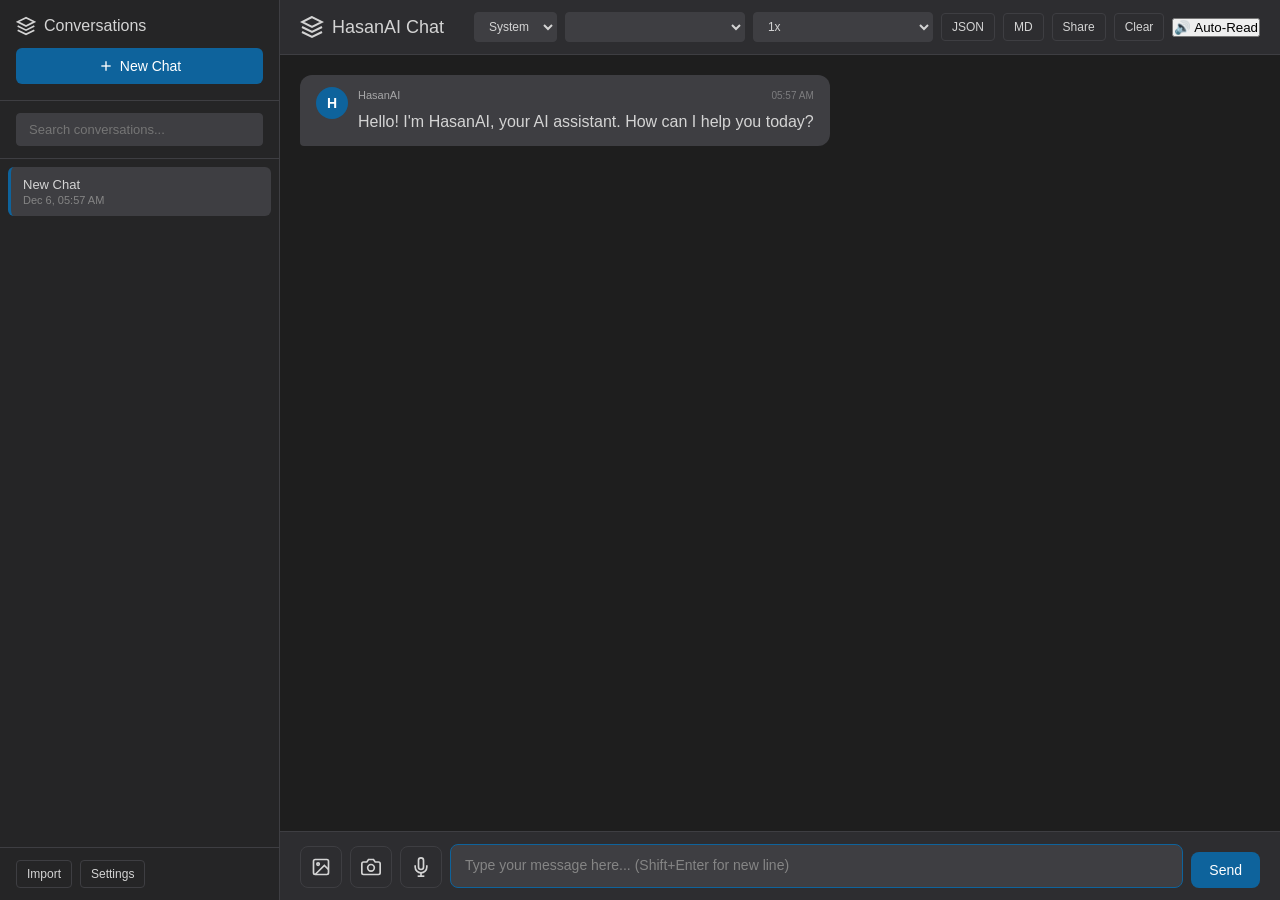
==== index.html @ ade24f44 "Hide model selector and use Hasan branding" ====
<!DOCTYPE html>
<html lang="en">
<head>
    <meta charset="UTF-8">
    <meta name="viewport" content="width=device-width, initial-scale=1.0">
    <title>HasanAI - Chat</title>
    <script src="https://cdn.jsdelivr.net/npm/tesseract.js@5/dist/tesseract.min.js"></script>
    <style>
        :root {
            --bg-primary: #1e1e1e;
            --bg-secondary: #252526;
            --bg-tertiary: #2d2d30;
            --bg-quaternary: #3e3e42;
            --text-primary: #d4d4d4;
            --text-secondary: #858585;
            --accent: #0e639c;
            --accent-hover: #1177bb;
            --border: #3e3e42;
            --error: #f48771;
            --user-bubble: #0e639c;
            --assistant-bubble: #3e3e42;
            --shadow: rgba(0, 0, 0, 0.3);
        }

        [data-theme="light"] {
            --bg-primary: #ffffff;
            --bg-secondary: #f5f5f5;
            --bg-tertiary: #e8e8e8;
            --bg-quaternary: #d4d4d4;
            --text-primary: #1e1e1e;
            --text-secondary: #666666;
            --accent: #0e639c;
            --accent-hover: #1177bb;
            --border: #cccccc;
            --error: #d32f2f;
            --user-bubble: #0e639c;
            --assistant-bubble: #e8e8e8;
            --shadow: rgba(0, 0, 0, 0.1);
        }

        * {
            margin: 0;
            padding: 0;
            box-sizing: border-box;
        }

        body {
            font-family: 'Segoe UI', Tahoma, Geneva, Verdana, sans-serif;
            background-color: var(--bg-primary);
            color: var(--text-primary);
            height: 100vh;
            overflow: hidden;
            transition: background-color 0.3s ease, color 0.3s ease;
        }

        .app-container {
            display: flex;
            height: 100vh;
            width: 100%;
        }

        .sidebar {
            width: 280px;
            background-color: var(--bg-secondary);
            border-right: 1px solid var(--border);
            display: flex;
            flex-direction: column;
            flex-shrink: 0;
            transition: transform 0.3s ease, background-color 0.3s ease;
            z-index: 100;
        }

        .sidebar.collapsed {
            transform: translateX(-100%);
            position: absolute;
            height: 100%;
        }

        .sidebar-header {
            padding: 16px;
            border-bottom: 1px solid var(--border);
            display: flex;
            flex-direction: column;
            gap: 12px;
        }

        .sidebar-header h2 {
            font-size: 16px;
            font-weight: 500;
            color: var(--text-primary);
            display: flex;
            align-items: center;
            gap: 8px;
        }

        .new-chat-button {
            background-color: var(--accent);
            color: #ffffff;
            border: none;
            border-radius: 6px;
            padding: 10px 16px;
            font-size: 14px;
            cursor: pointer;
            transition: all 0.2s;
            font-weight: 500;
            display: flex;
            align-items: center;
            justify-content: center;
            gap: 6px;
        }

        .new-chat-button:hover {
            background-color: var(--accent-hover);
        }

        .sidebar-search {
            padding: 12px 16px;
            border-bottom: 1px solid var(--border);
        }

        .sidebar-search input {
            width: 100%;
            background-color: var(--bg-quaternary);
            border: 1px solid var(--border);
            color: var(--text-primary);
            padding: 8px 12px;
            border-radius: 4px;
            font-size: 13px;
            outline: none;
        }

        .sidebar-search input:focus {
            border-color: var(--accent);
        }

        .conversations-list {
            flex: 1;
            overflow-y: auto;
            padding: 8px;
        }

        .conversation-item {
            padding: 10px 12px;
            border-radius: 6px;
            cursor: pointer;
            display: flex;
            align-items: center;
            gap: 8px;
            margin-bottom: 4px;
            transition: background-color 0.2s;
            position: relative;
            group: true;
        }

        .conversation-item:hover {
            background-color: var(--bg-quaternary);
        }

        .conversation-item.active {
            background-color: var(--bg-quaternary);
            border-left: 3px solid var(--accent);
        }

        .conversation-item.pinned {
            border-left: 3px solid var(--accent);
        }

        .conversation-info {
            flex: 1;
            min-width: 0;
        }

        .conversation-title {
            font-size: 13px;
            color: var(--text-primary);
            white-space: nowrap;
            overflow: hidden;
            text-overflow: ellipsis;
        }

        .conversation-meta {
            font-size: 11px;
            color: var(--text-secondary);
            margin-top: 2px;
        }

        .conversation-actions {
            display: none;
            gap: 4px;
        }

        .conversation-item:hover .conversation-actions {
            display: flex;
        }

        .conversation-action-btn {
            background: transparent;
            border: none;
            color: var(--text-secondary);
            cursor: pointer;
            padding: 4px;
            border-radius: 4px;
            font-size: 12px;
            transition: all 0.2s;
        }

        .conversation-action-btn:hover {
            background-color: var(--bg-tertiary);
            color: var(--text-primary);
        }

        .sidebar-footer {
            padding: 12px 16px;
            border-top: 1px solid var(--border);
            display: flex;
            gap: 8px;
        }

        .sidebar-toggle {
            position: fixed;
            top: 12px;
            left: 12px;
            z-index: 101;
            background-color: var(--bg-tertiary);
            border: 1px solid var(--border);
            color: var(--text-primary);
            padding: 8px 12px;
            border-radius: 4px;
            cursor: pointer;
            font-size: 12px;
            display: none;
        }

        .main-content {
            flex: 1;
            display: flex;
            flex-direction: column;
            min-width: 0;
            transition: margin-left 0.3s ease;
        }

        .chat-header {
            padding: 12px 20px;
            background-color: var(--bg-tertiary);
            border-bottom: 1px solid var(--border);
            display: flex;
            align-items: center;
            justify-content: space-between;
            flex-shrink: 0;
            gap: 12px;
            flex-wrap: wrap;
            transition: background-color 0.3s ease;
        }

        .chat-header h1 {
            font-size: 18px;
            font-weight: 500;
            color: var(--text-primary);
            display: flex;
            align-items: center;
            gap: 8px;
        }

        .header-controls {
            display: flex;
            gap: 8px;
            align-items: center;
            flex-wrap: wrap;
        }

        .theme-select {
            background-color: var(--bg-quaternary);
            border: 1px solid var(--border);
            color: var(--text-primary);
            padding: 6px 10px;
            border-radius: 4px;
            font-size: 12px;
            cursor: pointer;
            outline: none;
        }

        .theme-select:focus {
            border-color: var(--accent);
        }

        .model-select {
            background-color: var(--bg-quaternary);
            border: 1px solid var(--border);
            color: var(--text-primary);
            padding: 6px 10px;
            border-radius: 4px;
            font-size: 12px;
            cursor: pointer;
            outline: none;
            min-width: 180px;
        }

        .model-select:focus {
            border-color: var(--accent);
        }

        .voice-select {
            background-color: var(--bg-quaternary);
            border: 1px solid var(--border);
            color: var(--text-primary);
            padding: 6px 10px;
            border-radius: 4px;
            font-size: 12px;
            cursor: pointer;
            outline: none;
            min-width: 180px;
        }

        .voice-select:focus {
            border-color: var(--accent);
        }

        .voice-select option.british-voice {
            color: var(--accent);
            font-weight: bold;
        }

        .icon-button {
            background: transparent;
            border: 1px solid var(--border);
            color: var(--text-primary);
            padding: 6px 10px;
            border-radius: 4px;
            cursor: pointer;
            font-size: 12px;
            transition: all 0.2s;
            white-space: nowrap;
        }

        .icon-button:hover {
            background-color: var(--bg-quaternary);
            border-color: var(--accent);
        }

        .chat-messages {
            flex: 1;
            overflow-y: auto;
            padding: 20px;
            display: flex;
            flex-direction: column;
            gap: 16px;
            scroll-behavior: smooth;
        }

        .message {
            max-width: 80%;
            padding: 12px 16px;
            border-radius: 12px;
            line-height: 1.6;
            word-wrap: break-word;
            position: relative;
            animation: fadeIn 0.3s ease-in;
            display: flex;
            flex-direction: column;
            gap: 6px;
        }

        @keyframes fadeIn {
            from { opacity: 0; transform: translateY(10px); }
            to { opacity: 1; transform: translateY(0); }
        }

        .message.user {
            align-self: flex-end;
            background-color: var(--user-bubble);
            color: #ffffff;
            border-bottom-right-radius: 4px;
        }

        .message.assistant {
            align-self: flex-start;
            background-color: var(--assistant-bubble);
            color: var(--text-primary);
            border-bottom-left-radius: 4px;
        }

        .message-avatar {
            width: 32px;
            height: 32px;
            border-radius: 50%;
            display: flex;
            align-items: center;
            justify-content: center;
            font-size: 14px;
            font-weight: 600;
            flex-shrink: 0;
        }

        .message.user .message-avatar {
            background-color: rgba(255, 255, 255, 0.2);
            color: #ffffff;
            order: 2;
        }

        .message.assistant .message-avatar {
            background-color: var(--accent);
            color: #ffffff;
            order: 0;
        }

        .message-content-wrapper {
            display: flex;
            gap: 10px;
            align-items: flex-start;
        }

        .message.user .message-content-wrapper {
            flex-direction: row-reverse;
        }

        .message-body {
            flex: 1;
            min-width: 0;
        }

        .message-header {
            display: flex;
            justify-content: space-between;
            align-items: center;
            margin-bottom: 4px;
            font-size: 11px;
            opacity: 0.7;
        }

        .message.user .message-header {
            color: #ffffff;
        }

        .message.assistant .message-header {
            color: var(--text-primary);
        }

        .message-time {
            font-size: 10px;
            opacity: 0.6;
        }

        .message-meta {
            display: flex;
            justify-content: space-between;
            align-items: center;
            margin-top: 6px;
            font-size: 10px;
            opacity: 0.6;
        }

        .message pre {
            background-color: var(--bg-primary);
            padding: 12px;
            border-radius: 6px;
            overflow-x: auto;
            margin-top: 8px;
            position: relative;
            border: 1px solid var(--border);
        }

        .message code {
            font-family: 'Consolas', 'Monaco', 'Courier New', monospace;
            font-size: 13px;
            line-height: 1.5;
        }

        .message p {
            margin-bottom: 8px;
        }

        .message p:last-child {
            margin-bottom: 0;
        }

        .message ul, .message ol {
            margin-left: 20px;
            margin-bottom: 8px;
        }

        .message li {
            margin-bottom: 4px;
        }

        .message strong {
            font-weight: 600;
        }

        .message em {
            font-style: italic;
        }

        .message-image {
            max-width: 100%;
            border-radius: 8px;
            margin-top: 8px;
            border: 1px solid var(--border);
        }

        .copy-button {
            position: absolute;
            top: 8px;
            right: 8px;
            background-color: var(--bg-quaternary);
            border: none;
            color: var(--text-primary);
            padding: 4px 8px;
            border-radius: 4px;
            cursor: pointer;
            font-size: 11px;
            opacity: 0;
            transition: opacity 0.2s;
        }

        .message pre:hover .copy-button {
            opacity: 1;
        }

        .copy-button:hover {
            background-color: var(--accent);
            color: #ffffff;
        }

        .message-actions {
            display: flex;
            gap: 4px;
            margin-top: 6px;
            opacity: 0;
            transition: opacity 0.2s;
        }

        .message:hover .message-actions {
            opacity: 1;
        }

        .message-action-btn {
            background: transparent;
            border: 1px solid var(--border);
            color: var(--text-secondary);
            padding: 4px 8px;
            border-radius: 4px;
            cursor: pointer;
            font-size: 11px;
            transition: all 0.2s;
        }

        .message-action-btn:hover {
            background-color: var(--bg-quaternary);
            color: var(--text-primary);
        }

        .message-action-btn.active {
            background-color: var(--accent);
            color: #ffffff;
            border-color: var(--accent);
        }

        .typing-indicator {
            display: none;
            align-self: flex-start;
            padding: 12px 16px;
            background-color: var(--assistant-bubble);
            border-radius: 12px;
            border-bottom-left-radius: 4px;
            color: var(--text-secondary);
            font-style: italic;
            margin-left: 42px;
            margin-bottom: 8px;
        }

        .typing-indicator.active {
            display: flex;
            align-items: center;
            gap: 4px;
        }

        .typing-dots {
            display: flex;
            gap: 4px;
        }

        .typing-dots span {
            width: 6px;
            height: 6px;
            background-color: var(--text-secondary);
            border-radius: 50%;
            animation: typing 1.4s infinite;
        }

        .typing-dots span:nth-child(2) {
            animation-delay: 0.2s;
        }

        .typing-dots span:nth-child(3) {
            animation-delay: 0.4s;
        }

        @keyframes typing {
            0%, 60%, 100% { transform: translateY(0); }
            30% { transform: translateY(-10px); }
        }

        .loading-skeleton {
            display: flex;
            gap: 8px;
            padding: 8px 0;
        }

        .loading-skeleton .skeleton-line {
            height: 12px;
            background: linear-gradient(90deg, var(--bg-quaternary) 25%, var(--border) 50%, var(--bg-quaternary) 75%);
            background-size: 200% 100%;
            animation: skeleton-pulse 1.5s ease-in-out infinite;
            border-radius: 4px;
            flex: 1;
        }

        .loading-skeleton .skeleton-line:nth-child(2) {
            animation-delay: 0.2s;
        }

        .loading-skeleton .skeleton-line:nth-child(3) {
            animation-delay: 0.4s;
            max-width: 60%;
        }

        @keyframes skeleton-pulse {
            0% { background-position: 200% 0; }
            100% { background-position: -200% 0; }
        }

        .chat-input-container {
            padding: 12px 20px;
            background-color: var(--bg-tertiary);
            border-top: 1px solid var(--border);
            display: flex;
            gap: 8px;
            align-items: flex-end;
            flex-shrink: 0;
            transition: background-color 0.3s ease;
        }

        .chat-input {
            flex: 1;
            background-color: var(--bg-quaternary);
            border: 1px solid var(--border);
            border-radius: 8px;
            padding: 10px 14px;
            color: var(--text-primary);
            font-size: 14px;
            font-family: inherit;
            resize: none;
            outline: none;
            min-height: 44px;
            max-height: 120px;
            line-height: 1.5;
        }

        .chat-input:focus {
            border-color: var(--accent);
        }

        .chat-input::placeholder {
            color: var(--text-secondary);
        }

        .send-button {
            background-color: var(--accent);
            color: #ffffff;
            border: none;
            border-radius: 8px;
            padding: 10px 18px;
            font-size: 14px;
            cursor: pointer;
            transition: all 0.2s;
            font-weight: 500;
            white-space: nowrap;
        }

        .send-button:hover:not(:disabled) {
            background-color: var(--accent-hover);
            transform: translateY(-1px);
        }

        .send-button:active:not(:disabled) {
            background-color: var(--accent);
            transform: translateY(0);
        }

        .send-button:disabled {
            background-color: var(--bg-quaternary);
            cursor: not-allowed;
            opacity: 0.6;
        }

        .stop-button {
            background-color: var(--error);
            color: #ffffff;
            border: none;
            border-radius: 8px;
            padding: 10px 18px;
            font-size: 14px;
            cursor: pointer;
            transition: all 0.2s;
            font-weight: 500;
            white-space: nowrap;
            display: none;
        }

        .stop-button.visible {
            display: block;
        }

        .stop-button:hover {
            opacity: 0.9;
        }

        .voice-button {
            background: transparent;
            border: 1px solid var(--border);
            color: var(--text-primary);
            padding: 10px;
            border-radius: 8px;
            cursor: pointer;
            transition: all 0.2s;
            display: flex;
            align-items: center;
            justify-content: center;
        }

        .voice-button:hover {
            background-color: var(--bg-quaternary);
            border-color: var(--accent);
        }

        .voice-button.recording {
            background-color: var(--error);
            border-color: var(--error);
            color: #ffffff;
            animation: pulse 1.5s infinite;
        }

        @keyframes pulse {
            0%, 100% { transform: scale(1); }
            50% { transform: scale(1.05); }
        }

        .image-preview-container {
            padding: 12px 20px;
            background-color: var(--bg-tertiary);
            border-top: 1px solid var(--border);
            display: none;
            gap: 12px;
            align-items: center;
            flex-shrink: 0;
        }

        .image-preview-container.active {
            display: flex;
        }

        .image-preview {
            position: relative;
            width: 80px;
            height: 80px;
            border-radius: 8px;
            overflow: hidden;
            border: 2px solid var(--accent);
        }

        .image-preview img {
            width: 100%;
            height: 100%;
            object-fit: cover;
        }

        .image-preview .remove-image {
            position: absolute;
            top: 2px;
            right: 2px;
            background-color: rgba(0, 0, 0, 0.7);
            border: none;
            color: #ffffff;
            width: 20px;
            height: 20px;
            border-radius: 50%;
            cursor: pointer;
            font-size: 12px;
            line-height: 1;
            display: flex;
            align-items: center;
            justify-content: center;
        }

        .image-preview-info {
            flex: 1;
            font-size: 12px;
            color: var(--text-secondary);
        }

        .ocr-status {
            font-size: 10px;
            color: var(--accent);
            margin-top: 2px;
            display: none;
        }

        .ocr-status.active {
            display: block;
        }

        .ocr-status.error {
            color: var(--error);
        }

        .attach-button {
            background: transparent;
            border: 1px solid var(--border);
            color: var(--text-primary);
            padding: 10px;
            border-radius: 8px;
            cursor: pointer;
            transition: all 0.2s;
            display: flex;
            align-items: center;
            justify-content: center;
        }

        .attach-button:hover {
            background-color: var(--bg-quaternary);
            border-color: var(--accent);
        }

        .camera-button {
            background: transparent;
            border: 1px solid var(--border);
            color: var(--text-primary);
            padding: 10px;
            border-radius: 8px;
            cursor: pointer;
            transition: all 0.2s;
            display: flex;
            align-items: center;
            justify-content: center;
        }

        .camera-button:hover {
            background-color: var(--bg-quaternary);
            border-color: var(--accent);
        }

        #imageInput, #cameraInput {
            display: none;
        }

        .usage-info {
            padding: 8px 20px;
            background-color: var(--bg-tertiary);
            border-top: 1px solid var(--border);
            font-size: 11px;
            color: var(--text-secondary);
            display: none;
            justify-content: space-between;
            flex-shrink: 0;
        }

        .usage-info.active {
            display: flex;
        }

        .input-info {
            padding: 4px 20px;
            background-color: var(--bg-tertiary);
            border-top: 1px solid var(--border);
            font-size: 11px;
            color: var(--text-secondary);
            display: none;
            justify-content: space-between;
            flex-shrink: 0;
        }

        .input-info.active {
            display: flex;
        }

        .preview-toggle {
            background: transparent;
            border: 1px solid var(--border);
            color: var(--text-secondary);
            padding: 4px 8px;
            border-radius: 4px;
            cursor: pointer;
            font-size: 11px;
            transition: all 0.2s;
        }

        .preview-toggle:hover {
            background-color: var(--bg-quaternary);
            color: var(--text-primary);
        }

        .preview-toggle.active {
            background-color: var(--accent);
            color: #ffffff;
            border-color: var(--accent);
        }

        ::-webkit-scrollbar {
            width: 8px;
        }

        ::-webkit-scrollbar-track {
            background: var(--bg-primary);
        }

        ::-webkit-scrollbar-thumb {
            background: var(--bg-quaternary);
            border-radius: 4px;
        }

        ::-webkit-scrollbar-thumb:hover {
            background: var(--text-secondary);
        }

        @media (max-width: 768px) {
            :root {
                --safe-bottom: env(safe-area-inset-bottom, 0px);
            }

            .sidebar {
                width: 280px;
                position: absolute;
                height: 100%;
                transform: translateX(-100%);
                box-shadow: 4px 0 12px var(--shadow);
            }

            .sidebar.open {
                transform: translateX(0);
            }

            .sidebar-toggle {
                display: block;
                top: max(12px, env(safe-area-inset-top));
                left: max(12px, env(safe-area-inset-left));
            }

            .sidebar-backdrop {
                display: none;
                position: fixed;
                inset: 0;
                background: rgba(0, 0, 0, 0.4);
                z-index: 99;
            }

            .sidebar-backdrop.active {
                display: block;
            }

            .chat-header {
                padding: 10px 12px;
                padding-top: max(10px, env(safe-area-inset-top));
                gap: 8px;
            }

            .chat-header h1 {
                font-size: 14px;
            }

            .header-controls {
                width: 100%;
                justify-content: flex-start;
                gap: 6px;
                overflow-x: auto;
                padding-bottom: 4px;
                -webkit-overflow-scrolling: touch;
                scrollbar-width: none;
            }

            .header-controls::-webkit-scrollbar {
                display: none;
            }

            .model-select,
            .voice-select,
            .theme-select,
            .speed-select {
                font-size: 11px;
                padding: 5px 8px;
                min-width: auto;
                white-space: nowrap;
            }

            .model-select {
                min-width: 120px;
            }

            .voice-select,
            .speed-select {
                min-width: 80px;
            }

            .icon-button,
            .voice-output-button {
                font-size: 11px;
                padding: 5px 8px;
                white-space: nowrap;
            }

            .message {
                max-width: 92%;
                padding: 10px 12px;
                font-size: 14px;
                border-radius: 10px;
            }

            .message-avatar {
                width: 26px;
                height: 26px;
                font-size: 11px;
            }

            .typing-indicator {
                margin-left: 36px;
                margin-bottom: 8px;
            }

            .chat-messages {
                padding: 12px;
                gap: 10px;
            }

            .chat-input-container {
                padding: 10px 12px;
                padding-bottom: max(10px, var(--safe-bottom));
                gap: 6px;
            }

            .chat-input {
                font-size: 13px;
                padding: 9px 12px;
                min-height: 42px;
            }

            .send-button,
            .stop-button {
                padding: 9px 14px;
                font-size: 13px;
            }

            .attach-button,
            .camera-button,
            .voice-button {
                padding: 8px;
            }

            .attach-button svg,
            .camera-button svg,
            .voice-button svg {
                width: 18px;
                height: 18px;
            }

            .image-preview-container {
                padding: 10px 12px;
            }

            .image-preview {
                width: 60px;
                height: 60px;
            }

            .input-info,
            .usage-info {
                padding: 6px 12px;
                font-size: 10px;
            }
        }

        @media (max-width: 480px) {
            .chat-header {
                padding: 8px 10px;
                padding-top: max(8px, env(safe-area-inset-top));
            }

            .chat-header h1 {
                font-size: 13px;
            }

            .header-controls {
                gap: 4px;
            }

            .model-select {
                min-width: 100px;
                font-size: 10px;
            }

            .voice-select,
            .speed-select {
                min-width: 60px;
                font-size: 10px;
            }

            .icon-button,
            .voice-output-button {
                font-size: 10px;
                padding: 4px 6px;
            }

            .message {
                max-width: 94%;
                padding: 8px 10px;
                font-size: 13px;
                border-radius: 8px;
            }

            .chat-messages {
                padding: 10px;
                gap: 8px;
            }

            .chat-input-container {
                padding: 8px 10px;
                padding-bottom: max(8px, var(--safe-bottom));
                gap: 4px;
            }

            .chat-input {
                font-size: 12px;
                padding: 8px 10px;
                min-height: 38px;
            }

            .send-button,
            .stop-button {
                padding: 8px 12px;
                font-size: 12px;
            }

            .attach-button,
            .camera-button,
            .voice-button {
                padding: 6px;
            }

            .attach-button svg,
            .camera-button svg,
            .voice-button svg {
                width: 16px;
                height: 16px;
            }

            .image-preview-container {
                padding: 8px 10px;
            }

            .image-preview {
                width: 50px;
                height: 50px;
            }

            .input-info,
            .usage-info {
                padding: 4px 10px;
                font-size: 9px;
            }
        }

        .edit-input {
            width: 100%;
            background-color: var(--bg-primary);
            border: 1px solid var(--accent);
            color: var(--text-primary);
            padding: 8px;
            border-radius: 4px;
            font-size: 14px;
            font-family: inherit;
            outline: none;
        }

        .modal-overlay {
            position: fixed;
            top: 0;
            left: 0;
            right: 0;
            bottom: 0;
            background-color: rgba(0, 0, 0, 0.5);
            display: none;
            align-items: center;
            justify-content: center;
            z-index: 1000;
        }

        .modal-overlay.active {
            display: flex;
        }

        .modal {
            background-color: var(--bg-secondary);
            border: 1px solid var(--border);
            border-radius: 8px;
            padding: 20px;
            max-width: 500px;
            width: 90%;
            max-height: 80vh;
            overflow-y: auto;
        }

        .modal-header {
            display: flex;
            justify-content: space-between;
            align-items: center;
            margin-bottom: 16px;
        }

        .modal-header h3 {
            color: var(--text-primary);
            font-size: 18px;
        }

        .modal-close {
            background: transparent;
            border: none;
            color: var(--text-secondary);
            font-size: 24px;
            cursor: pointer;
            padding: 0;
            width: 32px;
            height: 32px;
            display: flex;
            align-items: center;
            justify-content: center;
        }

        .modal-close:hover {
            color: var(--text-primary);
        }

        .import-area {
            border: 2px dashed var(--border);
            border-radius: 8px;
            padding: 40px;
            text-align: center;
            color: var(--text-secondary);
            cursor: pointer;
            transition: all 0.2s;
        }

        .import-area:hover {
            border-color: var(--accent);
            color: var(--text-primary);
        }

        .import-area.dragover {
            border-color: var(--accent);
            background-color: var(--bg-quaternary);
        }
    </style>
</head>
<body>
    <button class="sidebar-toggle" id="sidebarToggle">☰ Menu</button>
    <div class="sidebar-backdrop" id="sidebarBackdrop"></div>
    
    <div class="app-container">
        <aside class="sidebar" id="sidebar">
            <div class="sidebar-header">
                <h2>
                    <svg width="20" height="20" viewBox="0 0 24 24" fill="none" stroke="currentColor" stroke-width="2">
                        <path d="M12 2L2 7l10 5 10-5-10-5zM2 17l10 5 10-5M2 12l10 5 10-5"/>
                    </svg>
                    Conversations
                </h2>
                <button class="new-chat-button" id="newChatButton">
                    <svg width="16" height="16" viewBox="0 0 24 24" fill="none" stroke="currentColor" stroke-width="2">
                        <line x1="12" y1="5" x2="12" y2="19"/>
                        <line x1="5" y1="12" x2="19" y2="12"/>
                    </svg>
                    New Chat
                </button>
            </div>
            <div class="sidebar-search">
                <input type="text" id="conversationSearch" placeholder="Search conversations...">
            </div>
            <div class="conversations-list" id="conversationsList"></div>
            <div class="sidebar-footer">
                <button class="icon-button" id="importButton" title="Import conversations">Import</button>
                <button class="icon-button" id="settingsButton" title="Settings">Settings</button>
            </div>
        </aside>

        <main class="main-content">
            <div class="chat-header">
                <h1>
                    <svg width="24" height="24" viewBox="0 0 24 24" fill="none" stroke="currentColor" stroke-width="2">
                        <path d="M12 2L2 7l10 5 10-5-10-5zM2 17l10 5 10-5M2 12l10 5 10-5"/>
                    </svg>
                    HasanAI Chat
                </h1>
                <div class="header-controls">
                    <select class="theme-select" id="themeSelect" title="Select theme">
                        <option value="system">System</option>
                        <option value="dark">Dark</option>
                        <option value="light">Light</option>
                    </select>
                    <select class="model-select" id="modelSelect" title="Select model" style="display:none">
                        <option value="mercury-2.5" selected>Hasan</option>
                    </select>
                    <select class="model-select" id="voiceSelect" title="Select voice">
                        <option value="">Loading voices...</option>
                    </select>
                    <select class="model-select" id="speedSelect" title="Speech speed">
                        <option value="0.25">0.25x</option>
                        <option value="0.5">0.5x</option>
                        <option value="0.75">0.75x</option>
                        <option value="1" selected>1x</option>
                        <option value="1.25">1.25x</option>
                        <option value="1.5">1.5x</option>
                        <option value="1.75">1.75x</option>
                        <option value="2">2x</option>
                    </select>
                    <button class="icon-button" id="exportJson" title="Export as JSON">JSON</button>
                    <button class="icon-button" id="exportMarkdown" title="Export as Markdown">MD</button>
                    <button class="icon-button" id="shareChat" title="Share conversation">Share</button>
                    <button class="icon-button" id="clearChat" title="Clear chat">Clear</button>
                    <button class="voice-output-button" id="voiceOutputToggle" title="Toggle auto-read">🔊 Auto-Read</button>
                </div>
            </div>
            <div class="chat-messages" id="chatMessages"></div>
            <div class="typing-indicator" id="typingIndicator">
                <div class="typing-dots">
                    <span></span>
                    <span></span>
                    <span></span>
                </div>
                <span style="margin-left: 4px;">Thinking...</span>
            </div>
            <div class="image-preview-container" id="imagePreviewContainer">
                <div class="image-preview" id="imagePreview">
                    <img id="previewImg" src="" alt="Preview">
                    <button class="remove-image" id="removeImage">×</button>
                </div>
                <div class="image-preview-info">
                    <div id="imageName">image.jpg</div>
                    <div style="font-size: 10px; margin-top: 2px;">Ready to send</div>
                    <div class="ocr-status" id="ocrStatus"></div>
                </div>
            </div>
            <div class="chat-input-container">
                <button class="attach-button" id="attachButton" title="Attach image">
                    <svg width="20" height="20" viewBox="0 0 24 24" fill="none" stroke="currentColor" stroke-width="2">
                        <rect x="3" y="3" width="18" height="18" rx="2" ry="2"/>
                        <circle cx="8.5" cy="8.5" r="1.5"/>
                        <polyline points="21 15 16 10 5 21"/>
                    </svg>
                </button>
                <input type="file" id="imageInput" accept="image/jpeg,image/png,image/gif,image/webp">
                <button class="camera-button" id="cameraButton" title="Take photo">
                    <svg width="20" height="20" viewBox="0 0 24 24" fill="none" stroke="currentColor" stroke-width="2">
                        <path d="M23 19a2 2 0 0 1-2 2H3a2 2 0 0 1-2-2V8a2 2 0 0 1 2-2h4l2-3h6l2 3h4a2 2 0 0 1 2 2z"/>
                        <circle cx="12" cy="13" r="4"/>
                    </svg>
                </button>
                <input type="file" id="cameraInput" accept="image/jpeg,image/png,image/gif,image/webp" capture="environment">
                <button class="voice-button" id="voiceButton" title="Voice input">
                    <svg width="20" height="20" viewBox="0 0 24 24" fill="none" stroke="currentColor" stroke-width="2">
                        <path d="M12 1a3 3 0 0 0-3 3v8a3 3 0 0 0 6 0V4a3 3 0 0 0-3-3z"/>
                        <path d="M19 10v2a7 7 0 0 1-14 0v-2"/>
                        <line x1="12" y1="19" x2="12" y2="23"/>
                        <line x1="8" y1="23" x2="16" y2="23"/>
                    </svg>
                </button>
                <textarea
                    class="chat-input"
                    id="messageInput"
                    placeholder="Type your message here... (Shift+Enter for new line)"
                    rows="1"
                ></textarea>
                <button class="send-button" id="sendButton">Send</button>
                <button class="stop-button" id="stopButton">Stop</button>
            </div>
            <div class="input-info" id="inputInfo">
                <span id="charCount">0 characters</span>
                <button class="preview-toggle" id="previewToggle">Preview</button>
            </div>
            <div class="usage-info" id="usageInfo">
                <span id="usageText"></span>
            </div>
        </main>
    </div>

    <div class="modal-overlay" id="importModal">
        <div class="modal">
            <div class="modal-header">
                <h3>Import Conversations</h3>
                <button class="modal-close" id="closeImportModal">&times;</button>
            </div>
            <div class="import-area" id="importArea">
                <p>Drop JSON file here or click to browse</p>
                <input type="file" id="importFileInput" accept=".json" style="display: none;">
            </div>
        </div>
    </div>

    <script>
        const chatMessages = document.getElementById('chatMessages');
        const messageInput = document.getElementById('messageInput');
        const sendButton = document.getElementById('sendButton');
        const stopButton = document.getElementById('stopButton');
        const typingIndicator = document.getElementById('typingIndicator');
        const clearChatButton = document.getElementById('clearChat');
        const attachButton = document.getElementById('attachButton');
        const cameraButton = document.getElementById('cameraButton');
        const voiceButton = document.getElementById('voiceButton');
        const voiceOutputToggle = document.getElementById('voiceOutputToggle');
        const imageInput = document.getElementById('imageInput');
        const cameraInput = document.getElementById('cameraInput');
        const imagePreviewContainer = document.getElementById('imagePreviewContainer');
        const previewImg = document.getElementById('previewImg');
        const imageName = document.getElementById('imageName');
        const removeImageButton = document.getElementById('removeImage');
        const modelSelect = document.getElementById('modelSelect');
        const ocrStatus = document.getElementById('ocrStatus');
        const voiceSelect = document.getElementById('voiceSelect');
        const speedSelect = document.getElementById('speedSelect');
        const exportJsonButton = document.getElementById('exportJson');
        const exportMarkdownButton = document.getElementById('exportMarkdown');
        const shareChatButton = document.getElementById('shareChat');
        const usageInfo = document.getElementById('usageInfo');
        const usageText = document.getElementById('usageText');
        const sidebar = document.getElementById('sidebar');
        const sidebarToggle = document.getElementById('sidebarToggle');
        const sidebarBackdrop = document.getElementById('sidebarBackdrop');
        const newChatButton = document.getElementById('newChatButton');
        const conversationsList = document.getElementById('conversationsList');
        const conversationSearch = document.getElementById('conversationSearch');
        const themeSelect = document.getElementById('themeSelect');
        const inputInfo = document.getElementById('inputInfo');
        const charCount = document.getElementById('charCount');
        const previewToggle = document.getElementById('previewToggle');
        const importButton = document.getElementById('importButton');
        const importModal = document.getElementById('importModal');
        const closeImportModal = document.getElementById('closeImportModal');
        const importArea = document.getElementById('importArea');
        const importFileInput = document.getElementById('importFileInput');
        const settingsButton = document.getElementById('settingsButton');

        let conversations = [];
        let currentConversationId = null;
        let conversationHistory = [];
        let isStreaming = false;
        let abortController = null;
        let selectedImage = null;
        let selectedImageMime = 'image/jpeg';
        let recognition = null;
        let isRecording = false;
        let speechSynth = null;
        let voicesLoaded = false;
        let voicesLoadPromise = null;
        let currentUtterance = null;
        let autoReadEnabled = false;
        let userInteracted = false;
        let selectedVoiceIndex = '';
        let showPreview = false;

        function generateId() {
            return Date.now().toString(36) + Math.random().toString(36).substr(2);
        }

        function saveConversations() {
            localStorage.setItem('hasanai_conversations', JSON.stringify(conversations));
        }

        function loadConversations() {
            const saved = localStorage.getItem('hasanai_conversations');
            if (saved) {
                try {
                    conversations = JSON.parse(saved);
                } catch (e) {
                    conversations = [];
                }
            }
        }

        function getCurrentConversation() {
            return conversations.find(c => c.id === currentConversationId);
        }

        function createNewConversation() {
            const conversation = {
                id: generateId(),
                title: 'New Chat',
                messages: [],
                pinned: false,
                createdAt: Date.now(),
                updatedAt: Date.now()
            };
            conversations.unshift(conversation);
            saveConversations();
            return conversation;
        }

        function switchConversation(id) {
            if (isStreaming) return;
            currentConversationId = id;
            const conversation = getCurrentConversation();
            conversationHistory = conversation ? [...conversation.messages] : [];
            renderConversationsList();
            renderMessages();
            updateWelcomeTime();
        }

        function deleteConversation(id) {
            conversations = conversations.filter(c => c.id !== id);
            if (currentConversationId === id) {
                currentConversationId = null;
                conversationHistory = [];
                renderMessages();
            }
            saveConversations();
            renderConversationsList();
        }

        function renameConversation(id, newTitle) {
            const conversation = conversations.find(c => c.id === id);
            if (conversation) {
                conversation.title = newTitle || 'Untitled Chat';
                conversation.updatedAt = Date.now();
                saveConversations();
                renderConversationsList();
            }
        }

        function togglePinConversation(id) {
            const conversation = conversations.find(c => c.id === id);
            if (conversation) {
                conversation.pinned = !conversation.pinned;
                saveConversations();
                renderConversationsList();
            }
        }

        function renderConversationsList() {
            const searchTerm = conversationSearch.value.toLowerCase();
            const filtered = conversations.filter(c => 
                c.title.toLowerCase().includes(searchTerm)
            );

            const pinned = filtered.filter(c => c.pinned);
            const unpinned = filtered.filter(c => !c.pinned);

            conversationsList.innerHTML = '';

            if (pinned.length === 0 && unpinned.length === 0) {
                conversationsList.innerHTML = '<div style="padding: 20px; text-align: center; color: var(--text-secondary); font-size: 13px;">No conversations yet</div>';
                return;
            }

            pinned.forEach(conv => {
                conversationsList.appendChild(createConversationElement(conv));
            });

            unpinned.forEach(conv => {
                conversationsList.appendChild(createConversationElement(conv));
            });
        }

        function createConversationElement(conversation) {
            const div = document.createElement('div');
            div.className = `conversation-item ${conversation.id === currentConversationId ? 'active' : ''} ${conversation.pinned ? 'pinned' : ''}`;
            
            const date = new Date(conversation.updatedAt);
            const timeStr = date.toLocaleDateString('en-US', { month: 'short', day: 'numeric', hour: '2-digit', minute: '2-digit' });

            div.innerHTML = `
                <div class="conversation-info">
                    <div class="conversation-title">${escapeHtml(conversation.title)}</div>
                    <div class="conversation-meta">${timeStr}</div>
                </div>
                <div class="conversation-actions">
                    <button class="conversation-action-btn" title="Rename" data-action="rename">✏️</button>
                    <button class="conversation-action-btn" title="Pin/Unpin" data-action="pin">${conversation.pinned ? '📌' : '📍'}</button>
                    <button class="conversation-action-btn" title="Delete" data-action="delete">🗑️</button>
                </div>
            `;

            div.addEventListener('click', (e) => {
                if (!e.target.classList.contains('conversation-action-btn')) {
                    switchConversation(conversation.id);
                }
            });

            div.querySelectorAll('.conversation-action-btn').forEach(btn => {
                btn.addEventListener('click', (e) => {
                    e.stopPropagation();
                    const action = btn.dataset.action;
                    if (action === 'rename') {
                        const newTitle = prompt('Rename conversation:', conversation.title);
                        if (newTitle !== null) {
                            renameConversation(conversation.id, newTitle);
                        }
                    } else if (action === 'pin') {
                        togglePinConversation(conversation.id);
                    } else if (action === 'delete') {
                        if (confirm('Delete this conversation?')) {
                            deleteConversation(conversation.id);
                        }
                    }
                });
            });

            return div;
        }

        function handleImageSelect(file) {
            if (!file) return;
            if (!file.type.startsWith('image/')) {
                alert('Please select an image file');
                return;
            }
            selectedImageMime = file.type || 'image/jpeg';
            const reader = new FileReader();
            reader.onload = (event) => {
                selectedImage = event.target.result.split(',')[1];
                previewImg.src = event.target.result;
                imageName.textContent = file.name;
                imagePreviewContainer.classList.add('active');
            };
            reader.readAsDataURL(file);
        }

        async function runOCR(imageBase64) {
            if (!imageBase64) return null;
            if (typeof Tesseract === 'undefined') {
                console.warn('Tesseract.js not loaded');
                return null;
            }
            try {
                ocrStatus.classList.add('active');
                ocrStatus.textContent = 'Reading image text...';
                const result = await Tesseract.recognize(
                    `data:${selectedImageMime};base64,${imageBase64}`,
                    'eng',
                    {
                        logger: (m) => {
                            if (m.status === 'recognizing text') {
                                const pct = Math.round((m.progress || 0) * 100);
                                ocrStatus.textContent = `Reading image text... ${pct}%`;
                            } else {
                                ocrStatus.textContent = m.status || 'Reading image...';
                            }
                        }
                    }
                );
                const text = (result && result.data && result.data.text || '').trim();
                ocrStatus.textContent = text ? 'Text extracted' : 'No text found';
                ocrStatus.classList.toggle('error', !text);
                return text;
            } catch (e) {
                console.error('OCR failed:', e);
                ocrStatus.textContent = 'Text read failed';
                ocrStatus.classList.add('error');
                return null;
            }
        }

        function updateWelcomeTime() {
            const now = new Date();
            const time = now.toLocaleTimeString('en-US', { hour: '2-digit', minute: '2-digit' });
            const welcomeTimeEl = document.getElementById('welcomeTime');
            if (welcomeTimeEl) {
                welcomeTimeEl.textContent = time;
            }
        }

        function autoResizeTextarea() {
            messageInput.style.height = 'auto';
            messageInput.style.height = Math.min(messageInput.scrollHeight, 120) + 'px';
        }

        function scrollToBottom() {
            chatMessages.scrollTop = chatMessages.scrollHeight;
        }

        function getCurrentTime() {
            return new Date().toLocaleTimeString('en-US', { hour: '2-digit', minute: '2-digit' });
        }

        function escapeHtml(text) {
            const div = document.createElement('div');
            div.textContent = text;
            return div.innerHTML;
        }

        function extractTextFromHtml(html) {
            const tmp = document.createElement('div');
            tmp.innerHTML = html;
            return tmp.textContent || tmp.innerText || '';
        }

        function formatMessage(text) {
            let formatted = escapeHtml(text);
            formatted = formatted.replace(/&gt;\n/g, '&gt;\n');
            formatted = formatted.replace(/```(\w+)?\n?([\s\S]*?)```/g, (match, lang, code) => {
                const escapedCode = code.trim().replace(/&/g, '&amp;').replace(/</g, '&lt;').replace(/>/g, '&gt;');
                return `<pre><code>${escapedCode}</code><button class="copy-button">Copy</button></pre>`;
            });
            formatted = formatted.replace(/\*\*([^*]+)\*\*/g, '<strong>$1</strong>');
            formatted = formatted.replace(/\*([^*]+)\*/g, '<em>$1</em>');
            formatted = formatted.replace(/^### (.+)$/gm, '<h3>$1</h3>');
            formatted = formatted.replace(/^## (.+)$/gm, '<h2>$1</h2>');
            formatted = formatted.replace(/^# (.+)$/gm, '<h1>$1</h1>');
            formatted = formatted.replace(/^\s*[-*] (.+)$/gm, '<li>$1</li>');
            formatted = formatted.replace(/(<li>.*<\/li>)/s, '<ul>$1</ul>');
            formatted = formatted.replace(/`([^`]+)`/g, '<code>$1</code>');
            formatted = formatted.replace(/\n/g, '<br>');
            return formatted;
        }

        chatMessages.addEventListener('click', (e) => {
            if (e.target.classList.contains('copy-button')) {
                const pre = e.target.closest('pre');
                const code = pre.querySelector('code').textContent;
                navigator.clipboard.writeText(code).then(() => {
                    const originalText = e.target.textContent;
                    e.target.textContent = 'Copied!';
                    e.target.style.backgroundColor = 'var(--accent)';
                    e.target.style.color = '#ffffff';
                    setTimeout(() => {
                        e.target.textContent = originalText;
                        e.target.style.backgroundColor = '';
                        e.target.style.color = '';
                    }, 2000);
                });
            }
        });

        function copyCode(button) {
            const pre = button.parentElement;
            const code = pre.querySelector('code').textContent;
            navigator.clipboard.writeText(code).then(() => {
                const originalText = button.textContent;
                button.textContent = 'Copied!';
                button.style.backgroundColor = 'var(--accent)';
                button.style.color = '#ffffff';
                setTimeout(() => {
                    button.textContent = originalText;
                    button.style.backgroundColor = '';
                    button.style.color = '';
                }, 2000);
            });
        }

        function appendMessage(role, content, time = null, imageBase64 = null, imageMime = null, meta = null) {
            const messageDiv = document.createElement('div');
            messageDiv.className = `message ${role}`;
            const currentTime = time || getCurrentTime();
            const roleName = role === 'user' ? 'You' : 'HasanAI';
            const avatarLetter = role === 'user' ? 'U' : 'H';
            let contentHtml = '';
            if (imageBase64) {
                const mime = imageMime || 'image/jpeg';
                contentHtml += `<img src="data:${mime};base64,${imageBase64}" class="message-image" alt="Uploaded image"><br>`;
            }
            if (content) {
                contentHtml += formatMessage(content);
            }
            let metaHtml = '';
            if (meta) {
                metaHtml = `<div class="message-meta"><span>${escapeHtml(meta)}</span></div>`;
            }
            messageDiv.innerHTML = `
                <div class="message-content-wrapper">
                    <div class="message-avatar">${avatarLetter}</div>
                    <div class="message-body">
                        <div class="message-header">
                            <span>${roleName}</span>
                            <span class="message-time">${currentTime}</span>
                        </div>
                        <div class="message-content">${contentHtml}</div>
                        ${metaHtml}
                        <div class="message-actions">
                            ${role === 'assistant' ? '<button class="message-action-btn" data-action="speak">🔊 Listen</button>' : ''}
                            ${role === 'user' ? '<button class="message-action-btn" data-action="edit">✏️ Edit</button><button class="message-action-btn" data-action="retry">🔄 Retry</button>' : ''}
                        </div>
                    </div>
                </div>
            `;
            chatMessages.appendChild(messageDiv);
            scrollToBottom();
            setupMessageActions(messageDiv);
            return messageDiv;
        }

        function setupMessageActions(messageDiv) {
            const actions = messageDiv.querySelectorAll('.message-action-btn');
            actions.forEach(btn => {
                btn.addEventListener('click', () => {
                    const action = btn.dataset.action;
                    if (action === 'speak') {
                        const contentDiv = messageDiv.querySelector('.message-content');
                        const text = extractTextFromHtml(contentDiv.innerHTML);
                        if (speechSynth && speechSynth.speaking) {
                            speechSynth.cancel();
                            btn.classList.remove('active');
                        } else {
                            speakText(text, btn);
                        }
                    } else if (action === 'edit') {
                        editUserMessage(messageDiv);
                    } else if (action === 'retry') {
                        retryLastMessage();
                    }
                });
            });
        }

        function editUserMessage(messageDiv) {
            const contentDiv = messageDiv.querySelector('.message-content');
            const currentText = extractTextFromHtml(contentDiv.innerHTML).replace(/<img[^>]*>/g, '').trim();
            
            const input = document.createElement('textarea');
            input.className = 'edit-input';
            input.value = currentText;
            input.rows = 3;
            
            contentDiv.innerHTML = '';
            contentDiv.appendChild(input);
            input.focus();
            
            const saveEdit = () => {
                const newText = input.value.trim();
                if (newText) {
                    const time = messageDiv.querySelector('.message-time').textContent;
                    const img = messageDiv.querySelector('.message-image');
                    const imageBase64 = img ? img.src.replace(/^data:[^;]+;base64,/, '') : null;
                    const imageMime = img ? img.src.match(/^data:([^;]+);/)?.[1] : null;
                    
                    messageDiv.remove();
                    
                    const conv = getCurrentConversation();
                    if (conv && conv.messages.length > 0) {
                        const lastUserMsg = conv.messages.filter(m => m.role === 'user').pop();
                        if (lastUserMsg) {
                            const idx = conv.messages.indexOf(lastUserMsg);
                            if (idx !== -1) {
                                conv.messages[idx].content = newText;
                                if (imageBase64) {
                                    conv.messages[idx].imageBase64 = imageBase64;
                                    conv.messages[idx].imageMime = imageMime;
                                }
                            }
                        }
                    }
                    
                    conversationHistory = conv ? [...conv.messages] : [];
                    appendMessage('user', newText, time, imageBase64, imageMime);
                    retryLastMessage();
                } else {
                    contentDiv.innerHTML = formatMessage(currentText);
                }
            };
            
            input.addEventListener('blur', saveEdit);
            input.addEventListener('keydown', (e) => {
                if (e.key === 'Enter' && !e.shiftKey) {
                    e.preventDefault();
                    saveEdit();
                }
            });
        }

        function retryLastMessage() {
            if (isStreaming) return;
            const conv = getCurrentConversation();
            if (!conv || conv.messages.length === 0) return;
            
            const lastAssistantIdx = conv.messages.map((m, i) => m.role === 'assistant' ? i : -1).filter(i => i !== -1).pop();
            if (lastAssistantIdx !== undefined) {
                conv.messages = conv.messages.slice(0, lastAssistantIdx);
                conversationHistory = [...conv.messages];
            }
            
            const messages = chatMessages.querySelectorAll('.message');
            messages.forEach(msg => {
                const isAssistant = msg.classList.contains('assistant');
                const isLast = msg === messages[messages.length - 1];
                if (isAssistant && isLast) {
                    msg.remove();
                }
            });
            
            const lastUserMsg = conv.messages.filter(m => m.role === 'user').pop();
            if (lastUserMsg && lastUserMsg.content) {
                sendMessageToAPI(lastUserMsg.content, lastUserMsg.imageBase64, lastUserMsg.imageMime);
            }
        }

        function stopGeneration() {
            if (abortController) {
                abortController.abort();
            }
            if (speechSynth && speechSynth.speaking) {
                speechSynth.cancel();
            }
            isStreaming = false;
            sendButton.disabled = false;
            stopButton.classList.remove('visible');
            typingIndicator.classList.remove('active');
        }

        function initSpeechRecognition() {
            if (!('webkitSpeechRecognition' in window) && !('SpeechRecognition' in window)) {
                voiceButton.style.display = 'none';
                return;
            }
            const SpeechRecognition = window.SpeechRecognition || window.webkitSpeechRecognition;
            recognition = new SpeechRecognition();
            recognition.continuous = false;
            recognition.interimResults = false;
            recognition.lang = 'en-US';
            recognition.onstart = () => {
                isRecording = true;
                voiceButton.classList.add('recording');
                messageInput.placeholder = 'Listening...';
            };
            recognition.onend = () => {
                isRecording = false;
                voiceButton.classList.remove('recording');
                messageInput.placeholder = 'Type your message here... (Shift+Enter for new line)';
            };
            recognition.onresult = (event) => {
                const transcript = event.results[0][0].transcript;
                messageInput.value = transcript;
                autoResizeTextarea();
                messageInput.focus();
                updateCharCount();
            };
            recognition.onerror = (event) => {
                console.error('Speech recognition error:', event.error);
                isRecording = false;
                voiceButton.classList.remove('recording');
                messageInput.placeholder = 'Type your message here... (Shift+Enter for new line)';
                if (event.error === 'not-allowed') {
                    alert('Microphone access denied. Please allow microphone access to use voice input.');
                }
            };
        }

        function toggleRecording() {
            if (!recognition) return;
            if (isRecording) {
                recognition.stop();
            } else {
                recognition.start();
            }
        }

        function exportConversation(format) {
            const conv = getCurrentConversation();
            if (!conv || conv.messages.length === 0) {
                alert('No conversation to export');
                return;
            }
            let content, filename, type;
            if (format === 'json') {
                content = JSON.stringify(conv.messages, null, 2);
                filename = `${conv.title.replace(/[^a-z0-9]/gi, '_')}.json`;
                type = 'application/json';
            } else {
                content = '# HasanAI Chat Export\n\n';
                content += `Title: ${conv.title}\n`;
                content += `Exported: ${new Date().toLocaleString()}\n\n`;
                conv.messages.forEach((msg, index) => {
                    const role = msg.role === 'user' ? 'You' : 'HasanAI';
                    content += `## ${role} (${index + 1})\n\n`;
                    if (typeof msg.content === 'string') {
                        content += `${msg.content}\n\n`;
                    } else {
                        msg.content.forEach(item => {
                            if (item.type === 'text') {
                                content += `${item.text}\n\n`;
                            } else if (item.type === 'image_url') {
                                content += '[Image]\n\n';
                            }
                        });
                    }
                });
                filename = `${conv.title.replace(/[^a-z0-9]/gi, '_')}.md`;
                type = 'text/markdown';
            }
            const blob = new Blob([content], { type });
            const url = URL.createObjectURL(blob);
            const a = document.createElement('a');
            a.href = url;
            a.download = filename;
            a.click();
            URL.revokeObjectURL(url);
        }

        function shareConversation() {
            const conv = getCurrentConversation();
            if (!conv || conv.messages.length === 0) {
                alert('No conversation to share');
                return;
            }
            try {
                const compressed = btoa(encodeURIComponent(JSON.stringify(conv.messages)));
                const shareUrl = `${window.location.origin}${window.location.pathname}#chat=${compressed}`;
                navigator.clipboard.writeText(shareUrl).then(() => {
                    alert('Share link copied to clipboard!');
                }).catch(() => {
                    prompt('Copy this link:', shareUrl);
                });
            } catch (e) {
                alert('Failed to create share link');
            }
        }

        function loadSharedConversation() {
            const hash = window.location.hash;
            if (hash.startsWith('#chat=')) {
                try {
                    const compressed = hash.substring(6);
                    const json = decodeURIComponent(atob(compressed));
                    const messages = JSON.parse(json);
                    
                    let conv = createNewConversation();
                    conv.messages = messages;
                    conv.title = messages.length > 0 && messages[0].content ? 
                        (typeof messages[0].content === 'string' ? messages[0].content.slice(0, 50) : 'Shared Chat') : 'Shared Chat';
                    saveConversations();
                    switchConversation(conv.id);
                    
                    messages.forEach(msg => {
                        if (msg.role === 'user') {
                            const content = typeof msg.content === 'string' ? msg.content : '';
                            const imageData = typeof msg.content === 'object' && msg.content.find ? msg.content.find(c => c.type === 'image_url') : null;
                            const imageBase64 = imageData ? imageData.image_url.url.replace(/^data:[^;]+;base64,/, '') : null;
                            const imageMime = imageData ? imageData.image_url.url.match(/^data:([^;]+);/)?.[1] : null;
                            appendMessage('user', content, null, imageBase64, imageMime);
                        } else {
                            const content = typeof msg.content === 'string' ? msg.content : '';
                            appendMessage('assistant', content);
                        }
                    });
                    
                    window.location.hash = '';
                    scrollToBottom();
                } catch (e) {
                    console.error('Failed to load shared conversation:', e);
                }
            }
        }

        function populateVoiceSelector() {
            if (!('speechSynthesis' in window)) {
                voiceSelect.innerHTML = '<option value="">TTS not supported</option>';
                return;
            }

            const voices = speechSynth.getVoices();
            voiceSelect.innerHTML = '';

            const britishVoices = [];
            const otherVoices = [];

            voices.forEach((voice, index) => {
                const option = document.createElement('option');
                option.value = index;
                option.textContent = `${voice.name} (${voice.lang})`;
                
                if (voice.lang.toLowerCase().includes('en') && 
                    (voice.lang.toLowerCase().includes('gb') || 
                     voice.lang.toLowerCase().includes('uk') ||
                     voice.name.toLowerCase().includes('british'))) {
                    britishVoices.push(option);
                } else {
                    otherVoices.push(option);
                }
            });

            if (britishVoices.length > 0) {
                const optgroup = document.createElement('optgroup');
                optgroup.label = '🇬🇧 British English';
                britishVoices.forEach(option => {
                    option.classList.add('british-voice');
                    optgroup.appendChild(option);
                });
                voiceSelect.appendChild(optgroup);
            }

            if (otherVoices.length > 0) {
                const optgroup = document.createElement('optgroup');
                optgroup.label = 'Other Voices';
                otherVoices.forEach(option => {
                    optgroup.appendChild(option);
                });
                voiceSelect.appendChild(optgroup);
            }

            if (britishVoices.length > 0) {
                voiceSelect.value = britishVoices[0].value;
            }
        }

        voiceSelect.addEventListener('change', () => {
            const index = voiceSelect.value;
            if (index !== '') {
                selectedVoiceIndex = parseInt(index);
            }
        });

        function updateImageUploadState() {
            attachButton.disabled = false;
            cameraButton.disabled = false;
            attachButton.style.opacity = '1';
            cameraButton.style.opacity = '1';
            attachButton.title = 'Attach image';
            cameraButton.title = 'Take photo';
        }

        modelSelect.addEventListener('change', updateImageUploadState);

        function initSpeechSynthesis() {
            if (!('speechSynthesis' in window)) {
                console.warn('Speech synthesis not supported');
                if (voiceOutputToggle) voiceOutputToggle.style.display = 'none';
                return;
            }
            speechSynth = window.speechSynthesis;
            voicesLoadPromise = new Promise((resolve) => {
                const finish = () => {
                    const voices = speechSynth.getVoices();
                    console.log('Voices loaded:', voices.length);
                    voicesLoaded = true;
                    populateVoiceSelector();
                    resolve(voices);
                };
                const tryFinish = () => {
                    if (speechSynth.getVoices().length > 0) {
                        finish();
                    } else {
                        setTimeout(tryFinish, 200);
                    }
                };
                if (speechSynth.getVoices().length > 0) {
                    finish();
                } else {
                    speechSynth.onvoiceschanged = () => {
                        finish();
                        populateVoiceSelector();
                    };
                    setTimeout(tryFinish, 1000);
                }
            });
        }

        async function speakText(text, buttonElement) {
            if (!speechSynth) {
                console.warn('Speech synthesis not supported');
                return;
            }
            try {
                await voicesLoadPromise;
            } catch (e) {
                console.warn('Voice loading failed', e);
            }
            if (!voicesLoaded) {
                console.warn('Voices not loaded yet');
                if (buttonElement) buttonElement.classList.remove('active');
                return;
            }
            if (speechSynth.speaking) {
                speechSynth.cancel();
                if (buttonElement) buttonElement.classList.remove('active');
                await new Promise(resolve => setTimeout(resolve, 150));
            }
            const cleanText = extractTextFromHtml(text).trim();
            if (!cleanText) return;
            const utterance = new SpeechSynthesisUtterance(cleanText);
            utterance.lang = 'en-US';
            utterance.rate = parseFloat(speedSelect.value) || 1;
            utterance.pitch = 1;
            utterance.volume = 1;
            const voices = speechSynth.getVoices();
            const selectedIndex = voiceSelect.value;
            if (selectedIndex !== '' && voices[selectedIndex]) {
                utterance.voice = voices[selectedIndex];
            } else {
                const enVoices = voices.filter(voice => voice.lang.startsWith('en'));
                if (enVoices.length > 0) {
                    const preferredVoice = enVoices.find(voice => 
                        voice.lang.toLowerCase().includes('gb') || 
                        voice.lang.toLowerCase().includes('uk') ||
                        voice.name.toLowerCase().includes('british')
                    ) || enVoices[0];
                    utterance.voice = preferredVoice;
                }
            }
            utterance.onstart = () => {
                console.log('Speech started');
                if (buttonElement) buttonElement.classList.add('active');
            };
            utterance.onend = () => {
                console.log('Speech ended');
                if (buttonElement) buttonElement.classList.remove('active');
                currentUtterance = null;
            };
            utterance.onerror = (event) => {
                console.error('Speech error:', event.error);
                if (buttonElement) buttonElement.classList.remove('active');
                currentUtterance = null;
            };
            try {
                speechSynth.speak(utterance);
                console.log('Speech triggered successfully');
            } catch (e) {
                console.error('Failed to start speech:', e);
            }
        }

        function autoGenerateTitle(text) {
            const words = text.trim().split(/\s+/).slice(0, 5).join(' ');
            return words.length > 30 ? words.slice(0, 30) + '...' : words;
        }

        async function sendMessageToAPI(content, imageBase64 = null, imageMime = null) {
            const userMessage = { role: 'user', content: [] };

            if (imageBase64) {
                userMessage.content.push({
                    type: 'image_url',
                    image_url: {
                        url: `data:${imageMime};base64,${imageBase64}`
                    }
                });
            }

            if (content) {
                userMessage.content.push({
                    type: 'text',
                    text: content
                });
            }

            if (userMessage.content.length === 1 && userMessage.content[0].type === 'text') {
                userMessage.content = userMessage.content[0].text;
            }

            const conv = getCurrentConversation();
            if (conv) {
                conv.messages.push(userMessage);
                if (conv.messages.length === 1) {
                    conv.title = autoGenerateTitle(content);
                }
                conv.updatedAt = Date.now();
                saveConversations();
                renderConversationsList();
            }

            conversationHistory.push(userMessage);
            appendMessage('user', content, null, imageBase64, imageMime);

            const assistantMessageDiv = appendMessage('assistant', '', null);
            const contentDiv = assistantMessageDiv.querySelector('.message-content');
            typingIndicator.classList.add('active');
            scrollToBottom();

            abortController = new AbortController();

            try {
                const response = await fetch('/api/chat', {
                    method: 'POST',
                    headers: {
                        'Content-Type': 'application/json',
                    },
                    body: JSON.stringify({ 
                        messages: conversationHistory,
                        model: modelSelect.value
                    }),
                    signal: abortController.signal
                });

                if (!response.ok) {
                    throw new Error(`HTTP error! status: ${response.status}`);
                }

                const reader = response.body.getReader();
                const decoder = new TextDecoder();
                let fullContent = '';

                while (true) {
                    const { done, value } = await reader.read();
                    if (done) break;

                    const chunk = decoder.decode(value);
                    const lines = chunk.split('\n');

                    for (const line of lines) {
                        if (line.startsWith('data: ')) {
                            const data = line.slice(6).trim();
                            if (data) {
                                try {
                                    const parsed = JSON.parse(data);
                                    if (parsed.content) {
                                        fullContent += parsed.content;
                                        contentDiv.innerHTML = formatMessage(fullContent);
                                        scrollToBottom();
                                    }
                                    if (parsed.error) {
                                        contentDiv.innerHTML = `<span style="color: var(--error);">Error: ${escapeHtml(parsed.error)}</span>`;
                                    }
                                } catch (e) {
                                    // Ignore parse errors for incomplete chunks
                                }
                            }
                        }
                    }
                }

                conversationHistory.push({ role: 'assistant', content: fullContent });
                if (conv) {
                    conv.messages.push({ role: 'assistant', content: fullContent });
                    saveConversations();
                }
                
                if (autoReadEnabled && fullContent && userInteracted) {
                    setTimeout(async () => {
                        await voicesLoadPromise;
                        const cleanText = extractTextFromHtml(fullContent).trim();
                        if (cleanText) {
                            await speakText(fullContent, null);
                        }
                    }, 500);
                }
            } catch (error) {
                if (error.name === 'AbortError') {
                    contentDiv.innerHTML += '<br><em style="opacity: 0.6;">[Generation stopped]</em>';
                } else {
                    contentDiv.innerHTML = `<span style="color: var(--error);">Error: ${escapeHtml(error.message)}</span>`;
                }
            } finally {
                typingIndicator.classList.remove('active');
                isStreaming = false;
                sendButton.disabled = false;
                stopButton.classList.remove('visible');
                messageInput.focus();
            }
        }

        async function sendMessage() {
            const message = messageInput.value.trim();
            if (!message && !selectedImage) return;
            if (isStreaming) return;

            isStreaming = true;
            sendButton.disabled = true;
            stopButton.classList.add('visible');
            messageInput.value = '';
            autoResizeTextarea();
            updateCharCount();

            const currentTime = getCurrentTime();
            const imageBase64 = selectedImage;
            const imageMime = selectedImageMime;

            selectedImage = null;
            imageInput.value = '';
            imagePreviewContainer.classList.remove('active');

            let finalMessage = message;
            let sendImageBase64 = imageBase64;
            if (imageBase64) {
                const extractedText = await runOCR(imageBase64);
                if (extractedText) {
                    finalMessage = (message ? message + '\n\n' : '') + `Image text:\n${extractedText}`;
                    sendImageBase64 = null;
                }
            }

            await sendMessageToAPI(finalMessage, sendImageBase64, imageMime);
        }

        function renderMessages() {
            chatMessages.innerHTML = '';
            const conv = getCurrentConversation();
            if (!conv || conv.messages.length === 0) {
                const welcomeDiv = document.createElement('div');
                welcomeDiv.className = 'message assistant';
                welcomeDiv.id = 'welcomeMessage';
                welcomeDiv.innerHTML = `
                    <div class="message-content-wrapper">
                        <div class="message-avatar">H</div>
                        <div class="message-body">
                            <div class="message-header">
                                <span>HasanAI</span>
                                <span class="message-time" id="welcomeTime"></span>
                            </div>
                            Hello! I'm HasanAI, your AI assistant. How can I help you today?
                        </div>
                    </div>
                `;
                chatMessages.appendChild(welcomeDiv);
                updateWelcomeTime();
                return;
            }

            conv.messages.forEach(msg => {
                if (msg.role === 'user') {
                    const content = typeof msg.content === 'string' ? msg.content : '';
                    const imageData = typeof msg.content === 'object' && msg.content.find ? msg.content.find(c => c.type === 'image_url') : null;
                    const imageBase64 = msg.imageBase64 || (imageData ? imageData.image_url.url.replace(/^data:[^;]+;base64,/, '') : null);
                    const imageMime = msg.imageMime || (imageData ? imageData.image_url.url.match(/^data:([^;]+);/)?.[1] : null);
                    appendMessage('user', content, null, imageBase64, imageMime);
                } else {
                    appendMessage('assistant', msg.content);
                }
            });
        }

        function clearChat() {
            if (confirm('Clear all chat history?')) {
                if (speechSynth && speechSynth.speaking) {
                    speechSynth.cancel();
                }
                const conv = getCurrentConversation();
                if (conv) {
                    conv.messages = [];
                    conv.title = 'New Chat';
                    conv.updatedAt = Date.now();
                    saveConversations();
                    renderConversationsList();
                }
                conversationHistory = [];
                renderMessages();
                usageInfo.classList.remove('active');
                messageInput.focus();
            }
        }

        function updateCharCount() {
            const count = messageInput.value.length;
            charCount.textContent = `${count} characters`;
            inputInfo.classList.toggle('active', count > 0 || selectedImage);
        }

        function togglePreview() {
            showPreview = !showPreview;
            previewToggle.classList.toggle('active', showPreview);
            if (showPreview) {
                messageInput.style.fontFamily = "'Consolas', 'Monaco', monospace";
            } else {
                messageInput.style.fontFamily = 'inherit';
            }
        }

        function setTheme(theme) {
            if (theme === 'system') {
                document.documentElement.removeAttribute('data-theme');
            } else {
                document.documentElement.setAttribute('data-theme', theme);
            }
            localStorage.setItem('hasanai_theme', theme);
        }

        function initTheme() {
            const savedTheme = localStorage.getItem('hasanai_theme') || 'system';
            themeSelect.value = savedTheme;
            setTheme(savedTheme);
        }

        function importConversations(file) {
            const reader = new FileReader();
            reader.onload = (e) => {
                try {
                    const data = JSON.parse(e.target.result);
                    if (Array.isArray(data)) {
                        data.forEach(conv => {
                            if (conv.title && Array.isArray(conv.messages)) {
                                conv.id = conv.id || generateId();
                                conv.createdAt = conv.createdAt || Date.now();
                                conv.updatedAt = conv.updatedAt || Date.now();
                                conv.pinned = conv.pinned || false;
                                conversations.push(conv);
                            }
                        });
                        saveConversations();
                        renderConversationsList();
                        alert(`Imported ${data.length} conversations`);
                    }
                } catch (err) {
                    alert('Invalid JSON file');
                }
            };
            reader.readAsText(file);
        }

        newChatButton.addEventListener('click', () => {
            const conv = createNewConversation();
            switchConversation(conv.id);
            messageInput.focus();
        });

        sidebarToggle.addEventListener('click', () => {
            sidebar.classList.toggle('open');
            sidebarBackdrop.classList.toggle('active');
        });

        sidebarBackdrop.addEventListener('click', () => {
            sidebar.classList.remove('open');
            sidebarBackdrop.classList.remove('active');
        });

        conversationSearch.addEventListener('input', () => {
            renderConversationsList();
        });

        themeSelect.addEventListener('change', () => {
            setTheme(themeSelect.value);
        });

        clearChatButton.addEventListener('click', clearChat);
        exportJsonButton.addEventListener('click', () => exportConversation('json'));
        exportMarkdownButton.addEventListener('click', () => exportConversation('markdown'));
        shareChatButton.addEventListener('click', shareConversation);

        sendButton.addEventListener('click', sendMessage);
        stopButton.addEventListener('click', stopGeneration);

        messageInput.addEventListener('keydown', (e) => {
            if (e.key === 'Enter' && !e.shiftKey) {
                e.preventDefault();
                sendMessage();
            }
        });

        messageInput.addEventListener('input', () => {
            autoResizeTextarea();
            updateCharCount();
        });

        voiceOutputToggle.addEventListener('click', async () => {
            autoReadEnabled = !autoReadEnabled;
            voiceOutputToggle.classList.toggle('speaking', autoReadEnabled);
            voiceOutputToggle.textContent = autoReadEnabled ? '🔊 Auto-Read ON' : '🔊 Auto-Read';
            
            if (!autoReadEnabled && speechSynth && speechSynth.speaking) {
                speechSynth.cancel();
                return;
            }
            
            if (autoReadEnabled) {
                userInteracted = true;
                await voicesLoadPromise;
                const lastAssistantMessage = chatMessages.querySelector('.message.assistant:last-child');
                if (lastAssistantMessage) {
                    const content = lastAssistantMessage.querySelector('.message-content');
                    if (content) {
                        const text = extractTextFromHtml(content.innerHTML);
                        if (text.trim()) {
                            await speakText(text, null);
                        }
                    }
                }
            }
        });

        previewToggle.addEventListener('click', togglePreview);

        importButton.addEventListener('click', () => {
            importModal.classList.add('active');
        });

        closeImportModal.addEventListener('click', () => {
            importModal.classList.remove('active');
        });

        importArea.addEventListener('click', () => {
            importFileInput.click();
        });

        importFileInput.addEventListener('change', (e) => {
            if (e.target.files[0]) {
                importConversations(e.target.files[0]);
                importModal.classList.remove('active');
            }
        });

        importArea.addEventListener('dragover', (e) => {
            e.preventDefault();
            importArea.classList.add('dragover');
        });

        importArea.addEventListener('dragleave', () => {
            importArea.classList.remove('dragover');
        });

        importArea.addEventListener('drop', (e) => {
            e.preventDefault();
            importArea.classList.remove('dragover');
            if (e.dataTransfer.files[0]) {
                importConversations(e.dataTransfer.files[0]);
                importModal.classList.remove('active');
            }
        });

        settingsButton.addEventListener('click', () => {
            themeSelect.focus();
        });

        document.addEventListener('keydown', (e) => {
            if (e.ctrlKey || e.metaKey) {
                if (e.key === 'n') {
                    e.preventDefault();
                    newChatButton.click();
                } else if (e.key === '/') {
                    e.preventDefault();
                    messageInput.focus();
                } else if (e.key === ',') {
                    e.preventDefault();
                    themeSelect.focus();
                }
            }
            if (e.key === 'Escape') {
                if (isStreaming) {
                    stopGeneration();
                }
                if (importModal.classList.contains('active')) {
                    importModal.classList.remove('active');
                }
                if (sidebar.classList.contains('open')) {
                    sidebar.classList.remove('open');
                    sidebarBackdrop.classList.remove('active');
                }
            }
        });

        attachButton.addEventListener('click', () => {
            imageInput.click();
        });

        imageInput.addEventListener('change', (e) => {
            handleImageSelect(e.target.files[0]);
        });

        cameraButton.addEventListener('click', () => {
            cameraInput.click();
        });

        cameraInput.addEventListener('change', (e) => {
            handleImageSelect(e.target.files[0]);
        });

        voiceButton.addEventListener('click', toggleRecording);

        removeImageButton.addEventListener('click', () => {
            selectedImage = null;
            imageInput.value = '';
            imagePreviewContainer.classList.remove('active');
            if (ocrStatus) {
                ocrStatus.classList.remove('active', 'error');
                ocrStatus.textContent = '';
            }
            updateCharCount();
        });

        messageInput.addEventListener('paste', (e) => {
            const items = e.clipboardData.items;
            for (let item of items) {
                if (item.type.indexOf('image') !== -1) {
                    e.preventDefault();
                    const file = item.getAsFile();
                    handleImageSelect(file);
                    break;
                }
            }
        });

        messageInput.addEventListener('dragover', (e) => {
            e.preventDefault();
        });

        messageInput.addEventListener('drop', (e) => {
            e.preventDefault();
            const files = e.dataTransfer.files;
            if (files.length > 0 && files[0].type.startsWith('image/')) {
                handleImageSelect(files[0]);
            }
        });

        document.addEventListener('click', () => {
            userInteracted = true;
        }, { once: true });
        
        document.addEventListener('keydown', () => {
            userInteracted = true;
        }, { once: true });

        initSpeechRecognition();
        initSpeechSynthesis();
        loadConversations();
        initTheme();
        loadSharedConversation();
        updateImageUploadState();

        if (conversations.length === 0) {
            const conv = createNewConversation();
            switchConversation(conv.id);
        } else {
            switchConversation(conversations[0].id);
        }

        renderConversationsList();
        messageInput.focus();
    </script>
</body>
</html>
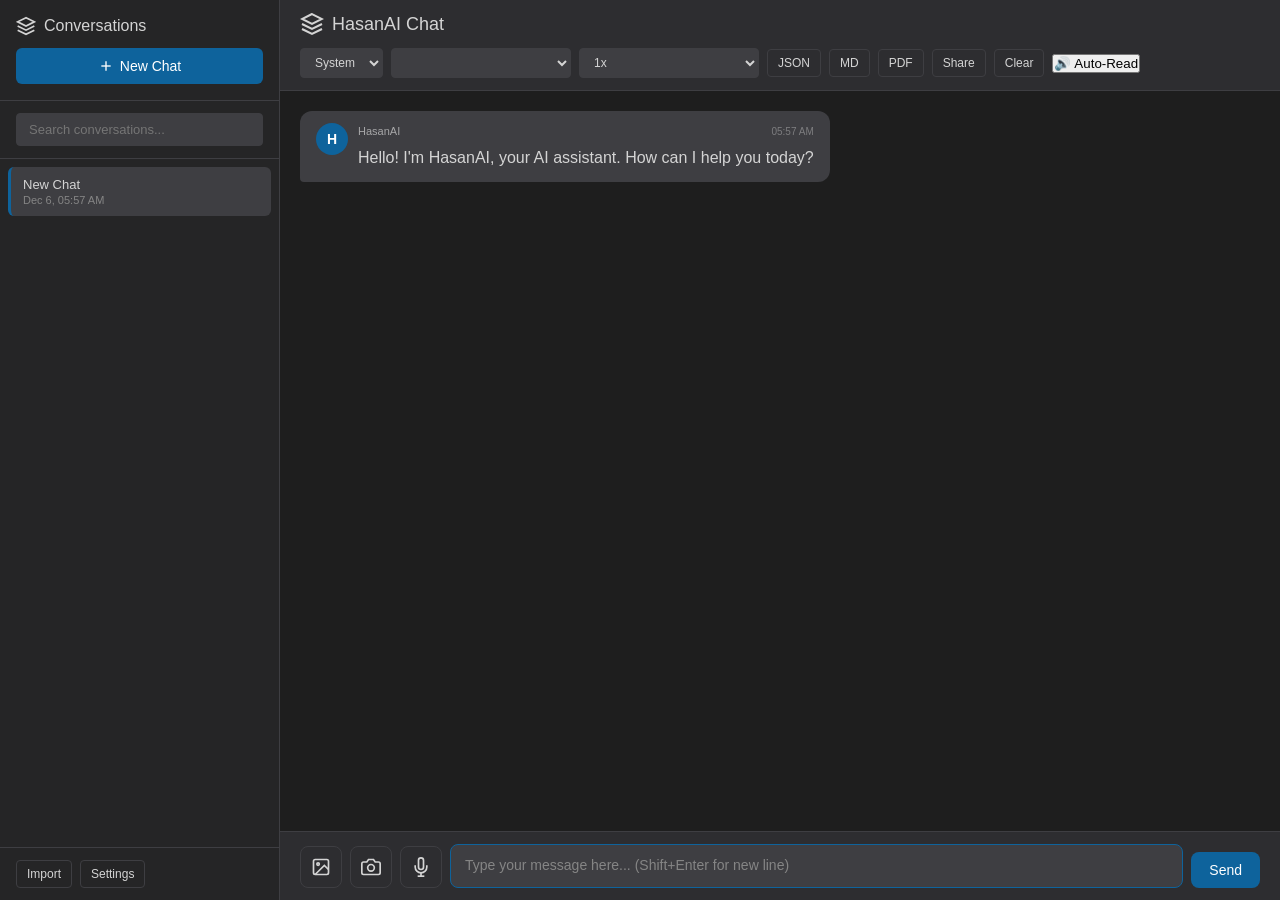
==== commit 00171105: "Add settings modal, PWA support, OCR text display, and export enhancements" ====
--- a/index.html
+++ b/index.html
@@ -4,6 +4,8 @@
     <meta charset="UTF-8">
     <meta name="viewport" content="width=device-width, initial-scale=1.0">
     <title>HasanAI - Chat</title>
+    <link rel="manifest" href="/manifest.json">
+    <meta name="theme-color" content="#0e639c">
     <script src="https://cdn.jsdelivr.net/npm/tesseract.js@5/dist/tesseract.min.js"></script>
     <style>
         :root {
@@ -813,6 +815,28 @@
             color: var(--error);
         }
 
+        .ocr-text {
+            font-size: 10px;
+            color: var(--text-primary);
+            margin-top: 2px;
+            display: none;
+            max-height: 60px;
+            overflow-y: auto;
+            background: var(--bg-primary);
+            padding: 4px;
+            border-radius: 4px;
+            border: 1px solid var(--border);
+            word-break: break-word;
+        }
+
+        .ocr-text.active {
+            display: block;
+        }
+
+        .typing-indicator.sending {
+            display: flex;
+        }
+
         .attach-button {
             background: transparent;
             border: 1px solid var(--border);
@@ -1164,6 +1188,50 @@
             .usage-info {
                 padding: 4px 10px;
                 font-size: 9px;
+            }
+        }
+
+        @media print {
+            .sidebar,
+            .sidebar-toggle,
+            .chat-header,
+            .chat-input-container,
+            .image-preview-container,
+            .input-info,
+            .usage-info,
+            .typing-indicator,
+            .message-actions,
+            .copy-button,
+            button,
+            .icon-button,
+            .voice-button,
+            .attach-button,
+            .camera-button,
+            .send-button,
+            .stop-button,
+            .voice-output-button {
+                display: none !important;
+            }
+            body,
+            .app-container,
+            .main-content,
+            .chat-messages {
+                background: #fff !important;
+                color: #000 !important;
+                height: auto !important;
+                overflow: visible !important;
+            }
+            .message {
+                background: none !important;
+                color: #000 !important;
+                border: 1px solid #ccc !important;
+                box-shadow: none !important;
+                max-width: 100% !important;
+            }
+            .message pre {
+                background: #f5f5f5 !important;
+                color: #000 !important;
+                border: 1px solid #ccc !important;
             }
         }
 
@@ -1255,6 +1323,55 @@
         .import-area.dragover {
             border-color: var(--accent);
             background-color: var(--bg-quaternary);
+        }
+
+        .settings-body {
+            display: flex;
+            flex-direction: column;
+            gap: 12px;
+        }
+
+        .settings-body label {
+            display: flex;
+            flex-direction: column;
+            gap: 6px;
+            font-size: 12px;
+            color: var(--text-secondary);
+        }
+
+        .settings-body input[type="text"],
+        .settings-body input[type="password"] {
+            width: 100%;
+            background-color: var(--bg-primary);
+            border: 1px solid var(--border);
+            color: var(--text-primary);
+            padding: 8px;
+            border-radius: 4px;
+            font-size: 13px;
+            font-family: inherit;
+            outline: none;
+        }
+
+        .settings-body input[type="text"]:focus,
+        .settings-body input[type="password"]:focus {
+            border-color: var(--accent);
+        }
+
+        .settings-body input[type="color"] {
+            width: 100%;
+            height: 36px;
+            border: 1px solid var(--border);
+            border-radius: 4px;
+            background: var(--bg-primary);
+            cursor: pointer;
+            padding: 2px;
+        }
+
+        .settings-actions {
+            display: flex;
+            gap: 8px;
+            justify-content: flex-end;
+            margin-top: 4px;
         }
     </style>
 </head>
@@ -1344,6 +1461,7 @@
                     <div id="imageName">image.jpg</div>
                     <div style="font-size: 10px; margin-top: 2px;">Ready to send</div>
                     <div class="ocr-status" id="ocrStatus"></div>
+                    <div class="ocr-text" id="ocrText"></div>
                 </div>
             </div>
             <div class="chat-input-container">
@@ -1402,6 +1520,37 @@
         </div>
     </div>
 
+    <div class="modal-overlay" id="settingsModal">
+        <div class="modal">
+            <div class="modal-header">
+                <h3>Settings</h3>
+                <button class="modal-close" id="closeSettingsModal">&times;</button>
+            </div>
+            <div class="settings-body">
+                <label>
+                    <span>API Endpoint</span>
+                    <input type="text" id="settingApiUrl" placeholder="https://api.example.com/v1/chat/completions">
+                </label>
+                <label>
+                    <span>API Key</span>
+                    <input type="password" id="settingApiKey" placeholder="sk-...">
+                </label>
+                <label>
+                    <span>Default Model</span>
+                    <input type="text" id="settingModel" placeholder="mercury-2.5">
+                </label>
+                <label>
+                    <span>Accent Color</span>
+                    <input type="color" id="settingAccent" value="#0e639c">
+                </label>
+                <div class="settings-actions">
+                    <button class="new-chat-button" id="saveSettings">Save</button>
+                    <button class="icon-button" id="resetSettings">Reset</button>
+                </div>
+            </div>
+        </div>
+    </div>
+
     <script>
         const chatMessages = document.getElementById('chatMessages');
         const messageInput = document.getElementById('messageInput');
@@ -1421,6 +1570,7 @@
         const removeImageButton = document.getElementById('removeImage');
         const modelSelect = document.getElementById('modelSelect');
         const ocrStatus = document.getElementById('ocrStatus');
+        const ocrText = document.getElementById('ocrText');
         const voiceSelect = document.getElementById('voiceSelect');
         const speedSelect = document.getElementById('speedSelect');
         const exportJsonButton = document.getElementById('exportJson');
@@ -1444,6 +1594,14 @@
         const importArea = document.getElementById('importArea');
         const importFileInput = document.getElementById('importFileInput');
         const settingsButton = document.getElementById('settingsButton');
+        const settingsModal = document.getElementById('settingsModal');
+        const closeSettingsModal = document.getElementById('closeSettingsModal');
+        const saveSettingsButton = document.getElementById('saveSettings');
+        const resetSettingsButton = document.getElementById('resetSettings');
+        const settingApiUrl = document.getElementById('settingApiUrl');
+        const settingApiKey = document.getElementById('settingApiKey');
+        const settingModel = document.getElementById('settingModel');
+        const settingAccent = document.getElementById('settingAccent');
 
         let conversations = [];
         let currentConversationId = null;
@@ -1637,6 +1795,8 @@
             }
             try {
                 ocrStatus.classList.add('active');
+                ocrText.classList.remove('active');
+                ocrText.textContent = '';
                 ocrStatus.textContent = 'Reading image text...';
                 const result = await Tesseract.recognize(
                     `data:${selectedImageMime};base64,${imageBase64}`,
@@ -1655,6 +1815,10 @@
                 const text = (result && result.data && result.data.text || '').trim();
                 ocrStatus.textContent = text ? 'Text extracted' : 'No text found';
                 ocrStatus.classList.toggle('error', !text);
+                if (text) {
+                    ocrText.textContent = text;
+                    ocrText.classList.add('active');
+                }
                 return text;
             } catch (e) {
                 console.error('OCR failed:', e);
@@ -1967,6 +2131,9 @@
                 content = JSON.stringify(conv.messages, null, 2);
                 filename = `${conv.title.replace(/[^a-z0-9]/gi, '_')}.json`;
                 type = 'application/json';
+            } else if (format === 'pdf') {
+                window.print();
+                return;
             } else {
                 content = '# HasanAI Chat Export\n\n';
                 content += `Title: ${conv.title}\n`;
@@ -2277,7 +2444,9 @@
                     },
                     body: JSON.stringify({ 
                         messages: conversationHistory,
-                        model: modelSelect.value
+                        model: modelSelect.value,
+                        apiUrl: localStorage.getItem('hasanai_api_url') || undefined,
+                        apiKey: localStorage.getItem('hasanai_api_key') || undefined
                     }),
                     signal: abortController.signal
                 });
@@ -2468,6 +2637,13 @@
             const savedTheme = localStorage.getItem('hasanai_theme') || 'system';
             themeSelect.value = savedTheme;
             setTheme(savedTheme);
+
+            const savedAccent = localStorage.getItem('hasanai_accent');
+            if (savedAccent) {
+                document.documentElement.style.setProperty('--accent', savedAccent);
+                const themeColor = document.querySelector('meta[name="theme-color"]');
+                if (themeColor) themeColor.setAttribute('content', savedAccent);
+            }
         }
 
         function importConversations(file) {
@@ -2525,6 +2701,13 @@
         exportMarkdownButton.addEventListener('click', () => exportConversation('markdown'));
         shareChatButton.addEventListener('click', shareConversation);
 
+        const exportPdfButton = document.createElement('button');
+        exportPdfButton.className = 'icon-button';
+        exportPdfButton.textContent = 'PDF';
+        exportPdfButton.title = 'Export as PDF';
+        exportPdfButton.addEventListener('click', () => exportConversation('pdf'));
+        document.querySelector('.header-controls').insertBefore(exportPdfButton, shareChatButton);
+
         sendButton.addEventListener('click', sendMessage);
         stopButton.addEventListener('click', stopGeneration);
 
@@ -2606,7 +2789,46 @@
         });
 
         settingsButton.addEventListener('click', () => {
-            themeSelect.focus();
+            settingApiUrl.value = localStorage.getItem('hasanai_api_url') || '';
+            settingApiKey.value = localStorage.getItem('hasanai_api_key') || '';
+            settingModel.value = localStorage.getItem('hasanai_model') || 'mercury-2.5';
+            settingAccent.value = getComputedStyle(document.documentElement).getPropertyValue('--accent').trim() || '#0e639c';
+            settingsModal.classList.add('active');
+        });
+
+        closeSettingsModal.addEventListener('click', () => {
+            settingsModal.classList.remove('active');
+        });
+
+        saveSettingsButton.addEventListener('click', () => {
+            const apiUrl = settingApiUrl.value.trim();
+            const apiKey = settingApiKey.value.trim();
+            const model = settingModel.value.trim();
+            const accent = settingAccent.value.trim();
+
+            if (apiUrl) localStorage.setItem('hasanai_api_url', apiUrl);
+            if (apiKey) localStorage.setItem('hasanai_api_key', apiKey);
+            if (model) localStorage.setItem('hasanai_model', model);
+
+            if (accent) {
+                document.documentElement.style.setProperty('--accent', accent);
+                localStorage.setItem('hasanai_accent', accent);
+                const themeColor = document.querySelector('meta[name="theme-color"]');
+                if (themeColor) themeColor.setAttribute('content', accent);
+            }
+
+            settingsModal.classList.remove('active');
+            alert('Settings saved. Some changes may require a page refresh.');
+        });
+
+        resetSettingsButton.addEventListener('click', () => {
+            if (confirm('Reset all settings to defaults?')) {
+                localStorage.removeItem('hasanai_api_url');
+                localStorage.removeItem('hasanai_api_key');
+                localStorage.removeItem('hasanai_model');
+                localStorage.removeItem('hasanai_accent');
+                location.reload();
+            }
         });
 
         document.addEventListener('keydown', (e) => {
@@ -2629,6 +2851,11 @@
                 if (importModal.classList.contains('active')) {
                     importModal.classList.remove('active');
                 }
+
+                if (settingsModal.classList.contains('active')) {
+                    settingsModal.classList.remove('active');
+                }
+
                 if (sidebar.classList.contains('open')) {
                     sidebar.classList.remove('open');
                     sidebarBackdrop.classList.remove('active');
@@ -2661,6 +2888,10 @@
             if (ocrStatus) {
                 ocrStatus.classList.remove('active', 'error');
                 ocrStatus.textContent = '';
+            }
+            if (ocrText) {
+                ocrText.classList.remove('active');
+                ocrText.textContent = '';
             }
             updateCharCount();
         });
@@ -2713,6 +2944,10 @@
 
         renderConversationsList();
         messageInput.focus();
+
+        if ('serviceWorker' in navigator) {
+            navigator.serviceWorker.register('/sw.js').catch((err) => console.warn('SW registration failed:', err));
+        }
     </script>
 </body>
 </html>
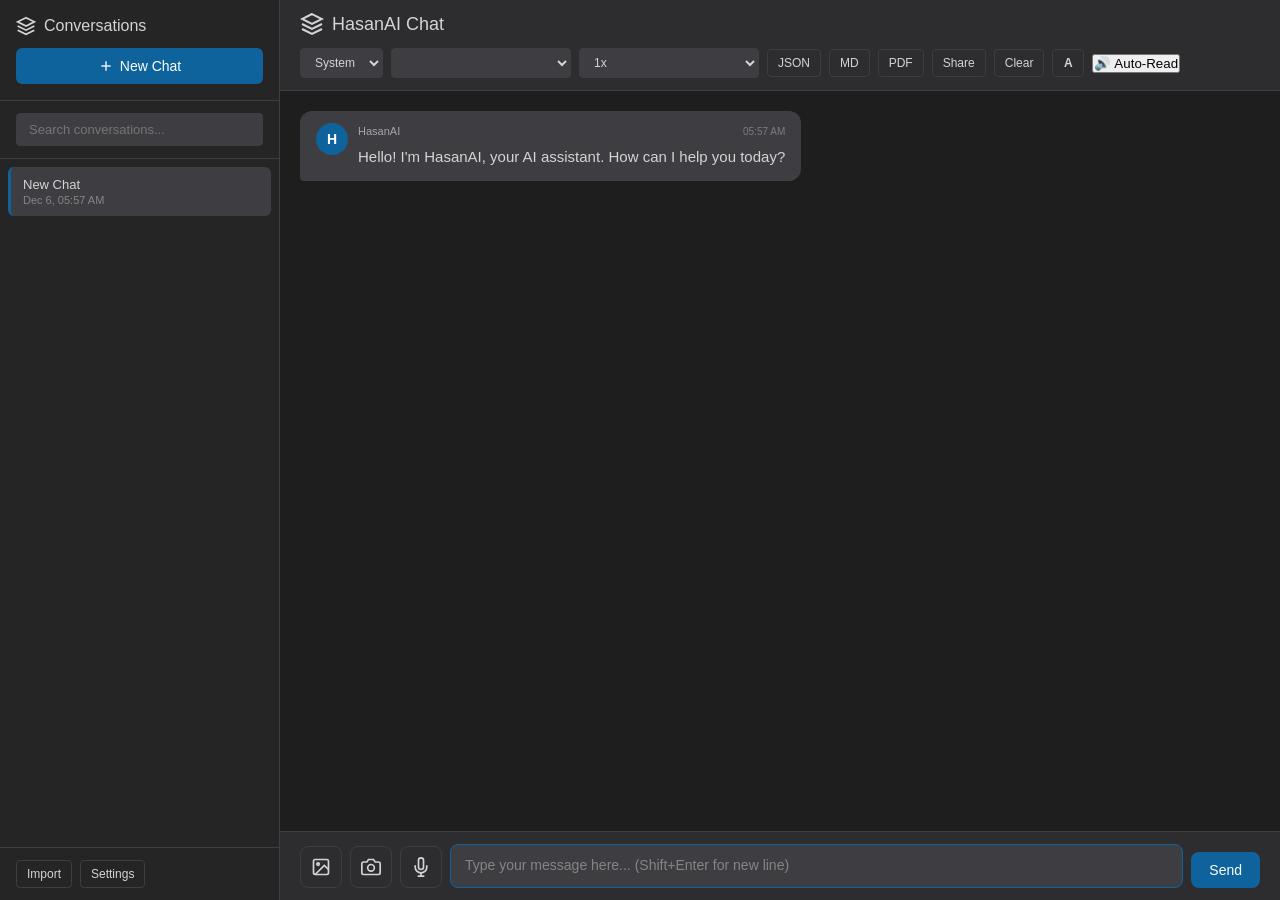
==== commit 14f2393f: "Add font size control for chat messages" ====
--- a/index.html
+++ b/index.html
@@ -22,6 +22,7 @@
             --user-bubble: #0e639c;
             --assistant-bubble: #3e3e42;
             --shadow: rgba(0, 0, 0, 0.3);
+            --chat-font-size: 15px;
         }
 
         [data-theme="light"] {
@@ -40,6 +41,22 @@
             --shadow: rgba(0, 0, 0, 0.1);
         }
 
+        .font-size-small {
+            --chat-font-size: 13px;
+        }
+
+        .font-size-medium {
+            --chat-font-size: 15px;
+        }
+
+        .font-size-large {
+            --chat-font-size: 17px;
+        }
+
+        .font-size-xlarge {
+            --chat-font-size: 19px;
+        }
+
         * {
             margin: 0;
             padding: 0;
@@ -339,6 +356,12 @@
             border-color: var(--accent);
         }
 
+        #fontSizeButton {
+            font-weight: bold;
+            min-width: 32px;
+            text-align: center;
+        }
+
         .chat-messages {
             flex: 1;
             overflow-y: auto;
@@ -347,6 +370,7 @@
             flex-direction: column;
             gap: 16px;
             scroll-behavior: smooth;
+            font-size: var(--chat-font-size);
         }
 
         .message {
@@ -1440,6 +1464,7 @@
                     <button class="icon-button" id="exportMarkdown" title="Export as Markdown">MD</button>
                     <button class="icon-button" id="shareChat" title="Share conversation">Share</button>
                     <button class="icon-button" id="clearChat" title="Clear chat">Clear</button>
+                    <button class="icon-button" id="fontSizeButton" title="Font size">A</button>
                     <button class="voice-output-button" id="voiceOutputToggle" title="Toggle auto-read">🔊 Auto-Read</button>
                 </div>
             </div>
@@ -1543,6 +1568,15 @@
                     <span>Accent Color</span>
                     <input type="color" id="settingAccent" value="#0e639c">
                 </label>
+                <label>
+                    <span>Font Size</span>
+                    <select id="settingFontSize">
+                        <option value="small">Small</option>
+                        <option value="medium" selected>Medium</option>
+                        <option value="large">Large</option>
+                        <option value="xlarge">Extra Large</option>
+                    </select>
+                </label>
                 <div class="settings-actions">
                     <button class="new-chat-button" id="saveSettings">Save</button>
                     <button class="icon-button" id="resetSettings">Reset</button>
@@ -1576,6 +1610,7 @@
         const exportJsonButton = document.getElementById('exportJson');
         const exportMarkdownButton = document.getElementById('exportMarkdown');
         const shareChatButton = document.getElementById('shareChat');
+        const fontSizeButton = document.getElementById('fontSizeButton');
         const usageInfo = document.getElementById('usageInfo');
         const usageText = document.getElementById('usageText');
         const sidebar = document.getElementById('sidebar');
@@ -1602,6 +1637,7 @@
         const settingApiKey = document.getElementById('settingApiKey');
         const settingModel = document.getElementById('settingModel');
         const settingAccent = document.getElementById('settingAccent');
+        const settingFontSize = document.getElementById('settingFontSize');
 
         let conversations = [];
         let currentConversationId = null;
@@ -2443,7 +2479,10 @@
                         'Content-Type': 'application/json',
                     },
                     body: JSON.stringify({ 
-                        messages: conversationHistory,
+                        messages: [
+                            { role: 'system', content: 'You are Hasan, a friendly AI assistant. Never mention Mercury, InceptionLabs, or any other company or model name. Always identify yourself as Hasan.' },
+                            ...conversationHistory
+                        ],
                         model: modelSelect.value,
                         apiUrl: localStorage.getItem('hasanai_api_url') || undefined,
                         apiKey: localStorage.getItem('hasanai_api_key') || undefined
@@ -2633,6 +2672,11 @@
             localStorage.setItem('hasanai_theme', theme);
         }
 
+        function applyFontSize(size) {
+            document.body.classList.remove('font-size-small', 'font-size-medium', 'font-size-large', 'font-size-xlarge');
+            document.body.classList.add(`font-size-${size}`);
+        }
+
         function initTheme() {
             const savedTheme = localStorage.getItem('hasanai_theme') || 'system';
             themeSelect.value = savedTheme;
@@ -2643,6 +2687,11 @@
                 document.documentElement.style.setProperty('--accent', savedAccent);
                 const themeColor = document.querySelector('meta[name="theme-color"]');
                 if (themeColor) themeColor.setAttribute('content', savedAccent);
+            }
+
+            const savedFontSize = localStorage.getItem('hasanai_font_size');
+            if (savedFontSize) {
+                applyFontSize(savedFontSize);
             }
         }
 
@@ -2701,6 +2750,17 @@
         exportMarkdownButton.addEventListener('click', () => exportConversation('markdown'));
         shareChatButton.addEventListener('click', shareConversation);
 
+        const fontSizes = ['small', 'medium', 'large', 'xlarge'];
+        let currentFontSizeIndex = fontSizes.indexOf(localStorage.getItem('hasanai_font_size') || 'medium');
+        if (currentFontSizeIndex < 0) currentFontSizeIndex = 1;
+
+        fontSizeButton.addEventListener('click', () => {
+            currentFontSizeIndex = (currentFontSizeIndex + 1) % fontSizes.length;
+            const size = fontSizes[currentFontSizeIndex];
+            applyFontSize(size);
+            localStorage.setItem('hasanai_font_size', size);
+        });
+
         const exportPdfButton = document.createElement('button');
         exportPdfButton.className = 'icon-button';
         exportPdfButton.textContent = 'PDF';
@@ -2793,6 +2853,7 @@
             settingApiKey.value = localStorage.getItem('hasanai_api_key') || '';
             settingModel.value = localStorage.getItem('hasanai_model') || 'mercury-2.5';
             settingAccent.value = getComputedStyle(document.documentElement).getPropertyValue('--accent').trim() || '#0e639c';
+            settingFontSize.value = localStorage.getItem('hasanai_font_size') || 'medium';
             settingsModal.classList.add('active');
         });
 
@@ -2805,6 +2866,7 @@
             const apiKey = settingApiKey.value.trim();
             const model = settingModel.value.trim();
             const accent = settingAccent.value.trim();
+            const fontSize = settingFontSize.value;
 
             if (apiUrl) localStorage.setItem('hasanai_api_url', apiUrl);
             if (apiKey) localStorage.setItem('hasanai_api_key', apiKey);
@@ -2815,6 +2877,11 @@
                 localStorage.setItem('hasanai_accent', accent);
                 const themeColor = document.querySelector('meta[name="theme-color"]');
                 if (themeColor) themeColor.setAttribute('content', accent);
+            }
+
+            if (fontSize) {
+                localStorage.setItem('hasanai_font_size', fontSize);
+                applyFontSize(fontSize);
             }
 
             settingsModal.classList.remove('active');
@@ -2827,6 +2894,7 @@
                 localStorage.removeItem('hasanai_api_key');
                 localStorage.removeItem('hasanai_model');
                 localStorage.removeItem('hasanai_accent');
+                localStorage.removeItem('hasanai_font_size');
                 location.reload();
             }
         });
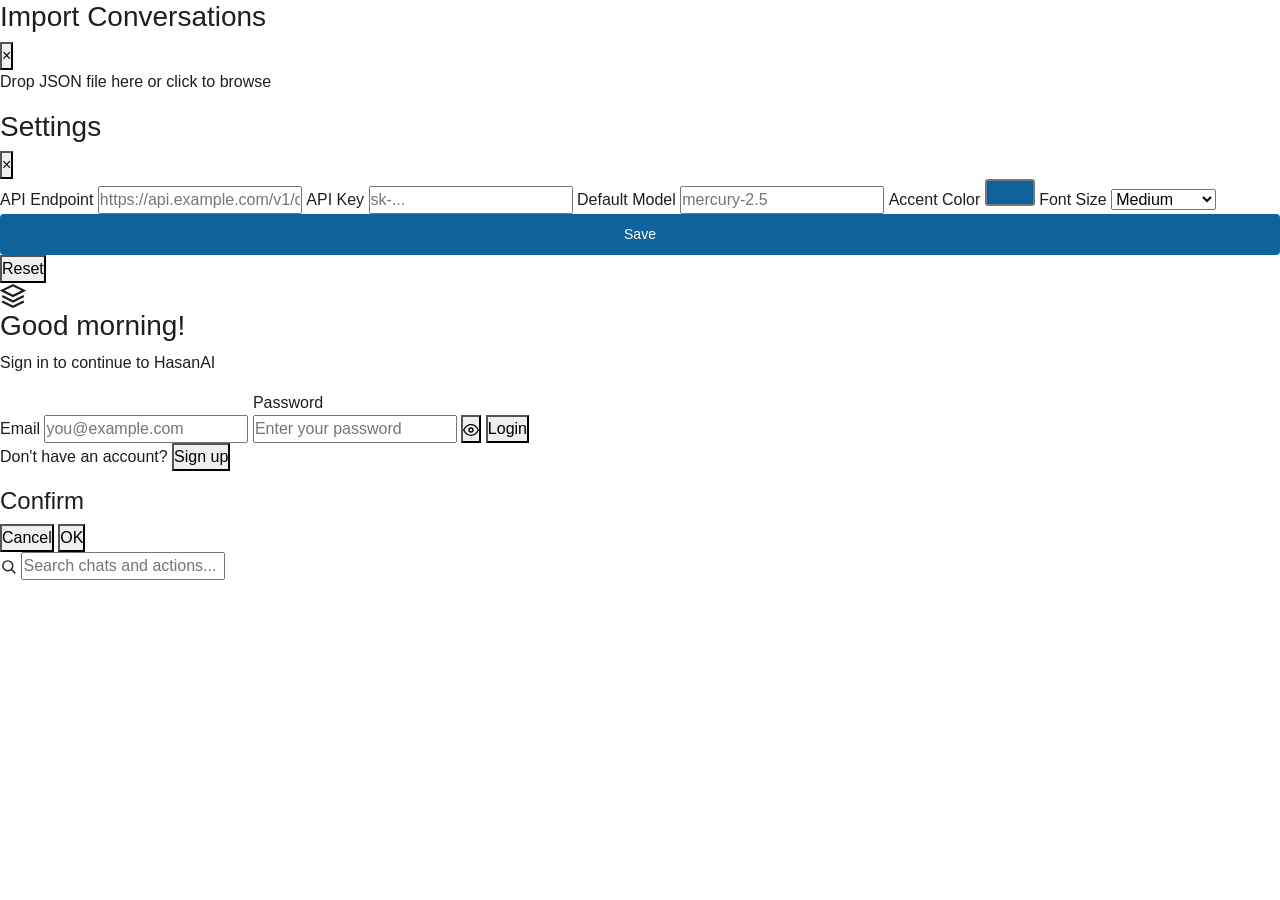
==== commit d152ea6a: "Add Pinocchio deepfake detection app + Render deployment config - Complete Flask video analysis app " ====
--- a/index.html
+++ b/index.html
@@ -1,3021 +1,5199 @@
-<!DOCTYPE html>
-<html lang="en">
-<head>
-    <meta charset="UTF-8">
-    <meta name="viewport" content="width=device-width, initial-scale=1.0">
-    <title>HasanAI - Chat</title>
-    <link rel="manifest" href="/manifest.json">
-    <meta name="theme-color" content="#0e639c">
-    <script src="https://cdn.jsdelivr.net/npm/tesseract.js@5/dist/tesseract.min.js"></script>
-    <style>
-        :root {
-            --bg-primary: #1e1e1e;
-            --bg-secondary: #252526;
-            --bg-tertiary: #2d2d30;
-            --bg-quaternary: #3e3e42;
-            --text-primary: #d4d4d4;
-            --text-secondary: #858585;
-            --accent: #0e639c;
-            --accent-hover: #1177bb;
-            --border: #3e3e42;
-            --error: #f48771;
-            --user-bubble: #0e639c;
-            --assistant-bubble: #3e3e42;
-            --shadow: rgba(0, 0, 0, 0.3);
-            --chat-font-size: 15px;
-        }
-
-        [data-theme="light"] {
-            --bg-primary: #ffffff;
-            --bg-secondary: #f5f5f5;
-            --bg-tertiary: #e8e8e8;
-            --bg-quaternary: #d4d4d4;
-            --text-primary: #1e1e1e;
-            --text-secondary: #666666;
-            --accent: #0e639c;
-            --accent-hover: #1177bb;
-            --border: #cccccc;
-            --error: #d32f2f;
-            --user-bubble: #0e639c;
-            --assistant-bubble: #e8e8e8;
-            --shadow: rgba(0, 0, 0, 0.1);
-        }
-
-        .font-size-small {
-            --chat-font-size: 13px;
-        }
-
-        .font-size-medium {
-            --chat-font-size: 15px;
-        }
-
-        .font-size-large {
-            --chat-font-size: 17px;
-        }
-
-        .font-size-xlarge {
-            --chat-font-size: 19px;
-        }
-
-        * {
-            margin: 0;
-            padding: 0;
-            box-sizing: border-box;
-        }
-
-        body {
-            font-family: 'Segoe UI', Tahoma, Geneva, Verdana, sans-serif;
-            background-color: var(--bg-primary);
-            color: var(--text-primary);
-            height: 100vh;
-            overflow: hidden;
-            transition: background-color 0.3s ease, color 0.3s ease;
-        }
-
-        .app-container {
-            display: flex;
-            height: 100vh;
-            width: 100%;
-        }
-
-        .sidebar {
-            width: 280px;
-            background-color: var(--bg-secondary);
-            border-right: 1px solid var(--border);
-            display: flex;
-            flex-direction: column;
-            flex-shrink: 0;
-            transition: transform 0.3s ease, background-color 0.3s ease;
-            z-index: 100;
-        }
-
-        .sidebar.collapsed {
-            transform: translateX(-100%);
-            position: absolute;
-            height: 100%;
-        }
-
-        .sidebar-header {
-            padding: 16px;
-            border-bottom: 1px solid var(--border);
-            display: flex;
-            flex-direction: column;
-            gap: 12px;
-        }
-
-        .sidebar-header h2 {
-            font-size: 16px;
-            font-weight: 500;
-            color: var(--text-primary);
-            display: flex;
-            align-items: center;
-            gap: 8px;
-        }
-
-        .new-chat-button {
-            background-color: var(--accent);
-            color: #ffffff;
-            border: none;
-            border-radius: 6px;
-            padding: 10px 16px;
-            font-size: 14px;
-            cursor: pointer;
-            transition: all 0.2s;
-            font-weight: 500;
-            display: flex;
-            align-items: center;
-            justify-content: center;
-            gap: 6px;
-        }
-
-        .new-chat-button:hover {
-            background-color: var(--accent-hover);
-        }
-
-        .sidebar-search {
-            padding: 12px 16px;
-            border-bottom: 1px solid var(--border);
-        }
-
-        .sidebar-search input {
-            width: 100%;
-            background-color: var(--bg-quaternary);
-            border: 1px solid var(--border);
-            color: var(--text-primary);
-            padding: 8px 12px;
-            border-radius: 4px;
-            font-size: 13px;
-            outline: none;
-        }
-
-        .sidebar-search input:focus {
-            border-color: var(--accent);
-        }
-
-        .conversations-list {
-            flex: 1;
-            overflow-y: auto;
-            padding: 8px;
-        }
-
-        .conversation-item {
-            padding: 10px 12px;
-            border-radius: 6px;
-            cursor: pointer;
-            display: flex;
-            align-items: center;
-            gap: 8px;
-            margin-bottom: 4px;
-            transition: background-color 0.2s;
-            position: relative;
-            group: true;
-        }
-
-        .conversation-item:hover {
-            background-color: var(--bg-quaternary);
-        }
-
-        .conversation-item.active {
-            background-color: var(--bg-quaternary);
-            border-left: 3px solid var(--accent);
-        }
-
-        .conversation-item.pinned {
-            border-left: 3px solid var(--accent);
-        }
-
-        .conversation-info {
-            flex: 1;
-            min-width: 0;
-        }
-
-        .conversation-title {
-            font-size: 13px;
-            color: var(--text-primary);
-            white-space: nowrap;
-            overflow: hidden;
-            text-overflow: ellipsis;
-        }
-
-        .conversation-meta {
-            font-size: 11px;
-            color: var(--text-secondary);
-            margin-top: 2px;
-        }
-
-        .conversation-actions {
-            display: none;
-            gap: 4px;
-        }
-
-        .conversation-item:hover .conversation-actions {
-            display: flex;
-        }
-
-        .conversation-action-btn {
-            background: transparent;
-            border: none;
-            color: var(--text-secondary);
-            cursor: pointer;
-            padding: 4px;
-            border-radius: 4px;
-            font-size: 12px;
-            transition: all 0.2s;
-        }
-
-        .conversation-action-btn:hover {
-            background-color: var(--bg-tertiary);
-            color: var(--text-primary);
-        }
-
-        .sidebar-footer {
-            padding: 12px 16px;
-            border-top: 1px solid var(--border);
-            display: flex;
-            gap: 8px;
-        }
-
-        .sidebar-toggle {
-            position: fixed;
-            top: 12px;
-            left: 12px;
-            z-index: 101;
-            background-color: var(--bg-tertiary);
-            border: 1px solid var(--border);
-            color: var(--text-primary);
-            padding: 8px 12px;
-            border-radius: 4px;
-            cursor: pointer;
-            font-size: 12px;
-            display: none;
-        }
-
-        .main-content {
-            flex: 1;
-            display: flex;
-            flex-direction: column;
-            min-width: 0;
-            transition: margin-left 0.3s ease;
-        }
-
-        .chat-header {
-            padding: 12px 20px;
-            background-color: var(--bg-tertiary);
-            border-bottom: 1px solid var(--border);
-            display: flex;
-            align-items: center;
-            justify-content: space-between;
-            flex-shrink: 0;
-            gap: 12px;
-            flex-wrap: wrap;
-            transition: background-color 0.3s ease;
-        }
-
-        .chat-header h1 {
-            font-size: 18px;
-            font-weight: 500;
-            color: var(--text-primary);
-            display: flex;
-            align-items: center;
-            gap: 8px;
-        }
-
-        .header-controls {
-            display: flex;
-            gap: 8px;
-            align-items: center;
-            flex-wrap: wrap;
-        }
-
-        .theme-select {
-            background-color: var(--bg-quaternary);
-            border: 1px solid var(--border);
-            color: var(--text-primary);
-            padding: 6px 10px;
-            border-radius: 4px;
-            font-size: 12px;
-            cursor: pointer;
-            outline: none;
-        }
-
-        .theme-select:focus {
-            border-color: var(--accent);
-        }
-
-        .model-select {
-            background-color: var(--bg-quaternary);
-            border: 1px solid var(--border);
-            color: var(--text-primary);
-            padding: 6px 10px;
-            border-radius: 4px;
-            font-size: 12px;
-            cursor: pointer;
-            outline: none;
-            min-width: 180px;
-        }
-
-        .model-select:focus {
-            border-color: var(--accent);
-        }
-
-        .voice-select {
-            background-color: var(--bg-quaternary);
-            border: 1px solid var(--border);
-            color: var(--text-primary);
-            padding: 6px 10px;
-            border-radius: 4px;
-            font-size: 12px;
-            cursor: pointer;
-            outline: none;
-            min-width: 180px;
-        }
-
-        .voice-select:focus {
-            border-color: var(--accent);
-        }
-
-        .voice-select option.british-voice {
-            color: var(--accent);
-            font-weight: bold;
-        }
-
-        .icon-button {
-            background: transparent;
-            border: 1px solid var(--border);
-            color: var(--text-primary);
-            padding: 6px 10px;
-            border-radius: 4px;
-            cursor: pointer;
-            font-size: 12px;
-            transition: all 0.2s;
-            white-space: nowrap;
-        }
-
-        .icon-button:hover {
-            background-color: var(--bg-quaternary);
-            border-color: var(--accent);
-        }
-
-        #fontSizeButton {
-            font-weight: bold;
-            min-width: 32px;
-            text-align: center;
-        }
-
-        .chat-messages {
-            flex: 1;
-            overflow-y: auto;
-            padding: 20px;
-            display: flex;
-            flex-direction: column;
-            gap: 16px;
-            scroll-behavior: smooth;
-            font-size: var(--chat-font-size);
-        }
-
-        .message {
-            max-width: 80%;
-            padding: 12px 16px;
-            border-radius: 12px;
-            line-height: 1.6;
-            word-wrap: break-word;
-            position: relative;
-            animation: fadeIn 0.3s ease-in;
-            display: flex;
-            flex-direction: column;
-            gap: 6px;
-        }
-
-        @keyframes fadeIn {
-            from { opacity: 0; transform: translateY(10px); }
-            to { opacity: 1; transform: translateY(0); }
-        }
-
-        .message.user {
-            align-self: flex-end;
-            background-color: var(--user-bubble);
-            color: #ffffff;
-            border-bottom-right-radius: 4px;
-        }
-
-        .message.assistant {
-            align-self: flex-start;
-            background-color: var(--assistant-bubble);
-            color: var(--text-primary);
-            border-bottom-left-radius: 4px;
-        }
-
-        .message-avatar {
-            width: 32px;
-            height: 32px;
-            border-radius: 50%;
-            display: flex;
-            align-items: center;
-            justify-content: center;
-            font-size: 14px;
-            font-weight: 600;
-            flex-shrink: 0;
-        }
-
-        .message.user .message-avatar {
-            background-color: rgba(255, 255, 255, 0.2);
-            color: #ffffff;
-            order: 2;
-        }
-
-        .message.assistant .message-avatar {
-            background-color: var(--accent);
-            color: #ffffff;
-            order: 0;
-        }
-
-        .message-content-wrapper {
-            display: flex;
-            gap: 10px;
-            align-items: flex-start;
-        }
-
-        .message.user .message-content-wrapper {
-            flex-direction: row-reverse;
-        }
-
-        .message-body {
-            flex: 1;
-            min-width: 0;
-        }
-
-        .message-header {
-            display: flex;
-            justify-content: space-between;
-            align-items: center;
-            margin-bottom: 4px;
-            font-size: 11px;
-            opacity: 0.7;
-        }
-
-        .message.user .message-header {
-            color: #ffffff;
-        }
-
-        .message.assistant .message-header {
-            color: var(--text-primary);
-        }
-
-        .message-time {
-            font-size: 10px;
-            opacity: 0.6;
-        }
-
-        .message-meta {
-            display: flex;
-            justify-content: space-between;
-            align-items: center;
-            margin-top: 6px;
-            font-size: 10px;
-            opacity: 0.6;
-        }
-
-        .message pre {
-            background-color: var(--bg-primary);
-            padding: 12px;
-            border-radius: 6px;
-            overflow-x: auto;
-            margin-top: 8px;
-            position: relative;
-            border: 1px solid var(--border);
-        }
-
-        .message code {
-            font-family: 'Consolas', 'Monaco', 'Courier New', monospace;
-            font-size: 13px;
-            line-height: 1.5;
-        }
-
-        .message p {
-            margin-bottom: 8px;
-        }
-
-        .message p:last-child {
-            margin-bottom: 0;
-        }
-
-        .message ul, .message ol {
-            margin-left: 20px;
-            margin-bottom: 8px;
-        }
-
-        .message li {
-            margin-bottom: 4px;
-        }
-
-        .message strong {
-            font-weight: 600;
-        }
-
-        .message em {
-            font-style: italic;
-        }
-
-        .message-image {
-            max-width: 100%;
-            border-radius: 8px;
-            margin-top: 8px;
-            border: 1px solid var(--border);
-        }
-
-        .copy-button {
-            position: absolute;
-            top: 8px;
-            right: 8px;
-            background-color: var(--bg-quaternary);
-            border: none;
-            color: var(--text-primary);
-            padding: 4px 8px;
-            border-radius: 4px;
-            cursor: pointer;
-            font-size: 11px;
-            opacity: 0;
-            transition: opacity 0.2s;
-        }
-
-        .message pre:hover .copy-button {
-            opacity: 1;
-        }
-
-        .copy-button:hover {
-            background-color: var(--accent);
-            color: #ffffff;
-        }
-
-        .message-actions {
-            display: flex;
-            gap: 4px;
-            margin-top: 6px;
-            opacity: 0;
-            transition: opacity 0.2s;
-        }
-
-        .message:hover .message-actions {
-            opacity: 1;
-        }
-
-        .message-action-btn {
-            background: transparent;
-            border: 1px solid var(--border);
-            color: var(--text-secondary);
-            padding: 4px 8px;
-            border-radius: 4px;
-            cursor: pointer;
-            font-size: 11px;
-            transition: all 0.2s;
-        }
-
-        .message-action-btn:hover {
-            background-color: var(--bg-quaternary);
-            color: var(--text-primary);
-        }
-
-        .message-action-btn.active {
-            background-color: var(--accent);
-            color: #ffffff;
-            border-color: var(--accent);
-        }
-
-        .typing-indicator {
-            display: none;
-            align-self: flex-start;
-            padding: 12px 16px;
-            background-color: var(--assistant-bubble);
-            border-radius: 12px;
-            border-bottom-left-radius: 4px;
-            color: var(--text-secondary);
-            font-style: italic;
-            margin-left: 42px;
-            margin-bottom: 8px;
-        }
-
-        .typing-indicator.active {
-            display: flex;
-            align-items: center;
-            gap: 4px;
-        }
-
-        .typing-dots {
-            display: flex;
-            gap: 4px;
-        }
-
-        .typing-dots span {
-            width: 6px;
-            height: 6px;
-            background-color: var(--text-secondary);
-            border-radius: 50%;
-            animation: typing 1.4s infinite;
-        }
-
-        .typing-dots span:nth-child(2) {
-            animation-delay: 0.2s;
-        }
-
-        .typing-dots span:nth-child(3) {
-            animation-delay: 0.4s;
-        }
-
-        @keyframes typing {
-            0%, 60%, 100% { transform: translateY(0); }
-            30% { transform: translateY(-10px); }
-        }
-
-        .loading-skeleton {
-            display: flex;
-            gap: 8px;
-            padding: 8px 0;
-        }
-
-        .loading-skeleton .skeleton-line {
-            height: 12px;
-            background: linear-gradient(90deg, var(--bg-quaternary) 25%, var(--border) 50%, var(--bg-quaternary) 75%);
-            background-size: 200% 100%;
-            animation: skeleton-pulse 1.5s ease-in-out infinite;
-            border-radius: 4px;
-            flex: 1;
-        }
-
-        .loading-skeleton .skeleton-line:nth-child(2) {
-            animation-delay: 0.2s;
-        }
-
-        .loading-skeleton .skeleton-line:nth-child(3) {
-            animation-delay: 0.4s;
-            max-width: 60%;
-        }
-
-        @keyframes skeleton-pulse {
-            0% { background-position: 200% 0; }
-            100% { background-position: -200% 0; }
-        }
-
-        .chat-input-container {
-            padding: 12px 20px;
-            background-color: var(--bg-tertiary);
-            border-top: 1px solid var(--border);
-            display: flex;
-            gap: 8px;
-            align-items: flex-end;
-            flex-shrink: 0;
-            transition: background-color 0.3s ease;
-        }
-
-        .chat-input {
-            flex: 1;
-            background-color: var(--bg-quaternary);
-            border: 1px solid var(--border);
-            border-radius: 8px;
-            padding: 10px 14px;
-            color: var(--text-primary);
-            font-size: 14px;
-            font-family: inherit;
-            resize: none;
-            outline: none;
-            min-height: 44px;
-            max-height: 120px;
-            line-height: 1.5;
-        }
-
-        .chat-input:focus {
-            border-color: var(--accent);
-        }
-
-        .chat-input::placeholder {
-            color: var(--text-secondary);
-        }
-
-        .send-button {
-            background-color: var(--accent);
-            color: #ffffff;
-            border: none;
-            border-radius: 8px;
-            padding: 10px 18px;
-            font-size: 14px;
-            cursor: pointer;
-            transition: all 0.2s;
-            font-weight: 500;
-            white-space: nowrap;
-        }
-
-        .send-button:hover:not(:disabled) {
-            background-color: var(--accent-hover);
-            transform: translateY(-1px);
-        }
-
-        .send-button:active:not(:disabled) {
-            background-color: var(--accent);
-            transform: translateY(0);
-        }
-
-        .send-button:disabled {
-            background-color: var(--bg-quaternary);
-            cursor: not-allowed;
-            opacity: 0.6;
-        }
-
-        .stop-button {
-            background-color: var(--error);
-            color: #ffffff;
-            border: none;
-            border-radius: 8px;
-            padding: 10px 18px;
-            font-size: 14px;
-            cursor: pointer;
-            transition: all 0.2s;
-            font-weight: 500;
-            white-space: nowrap;
-            display: none;
-        }
-
-        .stop-button.visible {
-            display: block;
-        }
-
-        .stop-button:hover {
-            opacity: 0.9;
-        }
-
-        .voice-button {
-            background: transparent;
-            border: 1px solid var(--border);
-            color: var(--text-primary);
-            padding: 10px;
-            border-radius: 8px;
-            cursor: pointer;
-            transition: all 0.2s;
-            display: flex;
-            align-items: center;
-            justify-content: center;
-        }
-
-        .voice-button:hover {
-            background-color: var(--bg-quaternary);
-            border-color: var(--accent);
-        }
-
-        .voice-button.recording {
-            background-color: var(--error);
-            border-color: var(--error);
-            color: #ffffff;
-            animation: pulse 1.5s infinite;
-        }
-
-        @keyframes pulse {
-            0%, 100% { transform: scale(1); }
-            50% { transform: scale(1.05); }
-        }
-
-        .image-preview-container {
-            padding: 12px 20px;
-            background-color: var(--bg-tertiary);
-            border-top: 1px solid var(--border);
-            display: none;
-            gap: 12px;
-            align-items: center;
-            flex-shrink: 0;
-        }
-
-        .image-preview-container.active {
-            display: flex;
-        }
-
-        .image-preview {
-            position: relative;
-            width: 80px;
-            height: 80px;
-            border-radius: 8px;
-            overflow: hidden;
-            border: 2px solid var(--accent);
-        }
-
-        .image-preview img {
-            width: 100%;
-            height: 100%;
-            object-fit: cover;
-        }
-
-        .image-preview .remove-image {
-            position: absolute;
-            top: 2px;
-            right: 2px;
-            background-color: rgba(0, 0, 0, 0.7);
-            border: none;
-            color: #ffffff;
-            width: 20px;
-            height: 20px;
-            border-radius: 50%;
-            cursor: pointer;
-            font-size: 12px;
-            line-height: 1;
-            display: flex;
-            align-items: center;
-            justify-content: center;
-        }
-
-        .image-preview-info {
-            flex: 1;
-            font-size: 12px;
-            color: var(--text-secondary);
-        }
-
-        .ocr-status {
-            font-size: 10px;
-            color: var(--accent);
-            margin-top: 2px;
-            display: none;
-        }
-
-        .ocr-status.active {
-            display: block;
-        }
-
-        .ocr-status.error {
-            color: var(--error);
-        }
-
-        .ocr-text {
-            font-size: 10px;
-            color: var(--text-primary);
-            margin-top: 2px;
-            display: none;
-            max-height: 60px;
-            overflow-y: auto;
-            background: var(--bg-primary);
-            padding: 4px;
-            border-radius: 4px;
-            border: 1px solid var(--border);
-            word-break: break-word;
-        }
-
-        .ocr-text.active {
-            display: block;
-        }
-
-        .typing-indicator.sending {
-            display: flex;
-        }
-
-        .attach-button {
-            background: transparent;
-            border: 1px solid var(--border);
-            color: var(--text-primary);
-            padding: 10px;
-            border-radius: 8px;
-            cursor: pointer;
-            transition: all 0.2s;
-            display: flex;
-            align-items: center;
-            justify-content: center;
-        }
-
-        .attach-button:hover {
-            background-color: var(--bg-quaternary);
-            border-color: var(--accent);
-        }
-
-        .camera-button {
-            background: transparent;
-            border: 1px solid var(--border);
-            color: var(--text-primary);
-            padding: 10px;
-            border-radius: 8px;
-            cursor: pointer;
-            transition: all 0.2s;
-            display: flex;
-            align-items: center;
-            justify-content: center;
-        }
-
-        .camera-button:hover {
-            background-color: var(--bg-quaternary);
-            border-color: var(--accent);
-        }
-
-        #imageInput, #cameraInput {
-            display: none;
-        }
-
-        .usage-info {
-            padding: 8px 20px;
-            background-color: var(--bg-tertiary);
-            border-top: 1px solid var(--border);
-            font-size: 11px;
-            color: var(--text-secondary);
-            display: none;
-            justify-content: space-between;
-            flex-shrink: 0;
-        }
-
-        .usage-info.active {
-            display: flex;
-        }
-
-        .input-info {
-            padding: 4px 20px;
-            background-color: var(--bg-tertiary);
-            border-top: 1px solid var(--border);
-            font-size: 11px;
-            color: var(--text-secondary);
-            display: none;
-            justify-content: space-between;
-            flex-shrink: 0;
-        }
-
-        .input-info.active {
-            display: flex;
-        }
-
-        .preview-toggle {
-            background: transparent;
-            border: 1px solid var(--border);
-            color: var(--text-secondary);
-            padding: 4px 8px;
-            border-radius: 4px;
-            cursor: pointer;
-            font-size: 11px;
-            transition: all 0.2s;
-        }
-
-        .preview-toggle:hover {
-            background-color: var(--bg-quaternary);
-            color: var(--text-primary);
-        }
-
-        .preview-toggle.active {
-            background-color: var(--accent);
-            color: #ffffff;
-            border-color: var(--accent);
-        }
-
-        ::-webkit-scrollbar {
-            width: 8px;
-        }
-
-        ::-webkit-scrollbar-track {
-            background: var(--bg-primary);
-        }
-
-        ::-webkit-scrollbar-thumb {
-            background: var(--bg-quaternary);
-            border-radius: 4px;
-        }
-
-        ::-webkit-scrollbar-thumb:hover {
-            background: var(--text-secondary);
-        }
-
-        @media (max-width: 768px) {
-            :root {
-                --safe-bottom: env(safe-area-inset-bottom, 0px);
-            }
-
-            .sidebar {
-                width: 280px;
-                position: absolute;
-                height: 100%;
-                transform: translateX(-100%);
-                box-shadow: 4px 0 12px var(--shadow);
-            }
-
-            .sidebar.open {
-                transform: translateX(0);
-            }
-
-            .sidebar-toggle {
-                display: block;
-                top: max(12px, env(safe-area-inset-top));
-                left: max(12px, env(safe-area-inset-left));
-            }
-
-            .sidebar-backdrop {
-                display: none;
-                position: fixed;
-                inset: 0;
-                background: rgba(0, 0, 0, 0.4);
-                z-index: 99;
-            }
-
-            .sidebar-backdrop.active {
-                display: block;
-            }
-
-            .chat-header {
-                padding: 10px 12px;
-                padding-top: max(10px, env(safe-area-inset-top));
-                gap: 8px;
-            }
-
-            .chat-header h1 {
-                font-size: 14px;
-            }
-
-            .header-controls {
-                width: 100%;
-                justify-content: flex-start;
-                gap: 6px;
-                overflow-x: auto;
-                padding-bottom: 4px;
-                -webkit-overflow-scrolling: touch;
-                scrollbar-width: none;
-            }
-
-            .header-controls::-webkit-scrollbar {
-                display: none;
-            }
-
-            .model-select,
-            .voice-select,
-            .theme-select,
-            .speed-select {
-                font-size: 11px;
-                padding: 5px 8px;
-                min-width: auto;
-                white-space: nowrap;
-            }
-
-            .model-select {
-                min-width: 120px;
-            }
-
-            .voice-select,
-            .speed-select {
-                min-width: 80px;
-            }
-
-            .icon-button,
-            .voice-output-button {
-                font-size: 11px;
-                padding: 5px 8px;
-                white-space: nowrap;
-            }
-
-            .message {
-                max-width: 92%;
-                padding: 10px 12px;
-                font-size: 14px;
-                border-radius: 10px;
-            }
-
-            .message-avatar {
-                width: 26px;
-                height: 26px;
-                font-size: 11px;
-            }
-
-            .typing-indicator {
-                margin-left: 36px;
-                margin-bottom: 8px;
-            }
-
-            .chat-messages {
-                padding: 12px;
-                gap: 10px;
-            }
-
-            .chat-input-container {
-                padding: 10px 12px;
-                padding-bottom: max(10px, var(--safe-bottom));
-                gap: 6px;
-            }
-
-            .chat-input {
-                font-size: 13px;
-                padding: 9px 12px;
-                min-height: 42px;
-            }
-
-            .send-button,
-            .stop-button {
-                padding: 9px 14px;
-                font-size: 13px;
-            }
-
-            .attach-button,
-            .camera-button,
-            .voice-button {
-                padding: 8px;
-            }
-
-            .attach-button svg,
-            .camera-button svg,
-            .voice-button svg {
-                width: 18px;
-                height: 18px;
-            }
-
-            .image-preview-container {
-                padding: 10px 12px;
-            }
-
-            .image-preview {
-                width: 60px;
-                height: 60px;
-            }
-
-            .input-info,
-            .usage-info {
-                padding: 6px 12px;
-                font-size: 10px;
-            }
-        }
-
-        @media (max-width: 480px) {
-            .chat-header {
-                padding: 8px 10px;
-                padding-top: max(8px, env(safe-area-inset-top));
-            }
-
-            .chat-header h1 {
-                font-size: 13px;
-            }
-
-            .header-controls {
-                gap: 4px;
-            }
-
-            .model-select {
-                min-width: 100px;
-                font-size: 10px;
-            }
-
-            .voice-select,
-            .speed-select {
-                min-width: 60px;
-                font-size: 10px;
-            }
-
-            .icon-button,
-            .voice-output-button {
-                font-size: 10px;
-                padding: 4px 6px;
-            }
-
-            .message {
-                max-width: 94%;
-                padding: 8px 10px;
-                font-size: 13px;
-                border-radius: 8px;
-            }
-
-            .chat-messages {
-                padding: 10px;
-                gap: 8px;
-            }
-
-            .chat-input-container {
-                padding: 8px 10px;
-                padding-bottom: max(8px, var(--safe-bottom));
-                gap: 4px;
-            }
-
-            .chat-input {
-                font-size: 12px;
-                padding: 8px 10px;
-                min-height: 38px;
-            }
-
-            .send-button,
-            .stop-button {
-                padding: 8px 12px;
-                font-size: 12px;
-            }
-
-            .attach-button,
-            .camera-button,
-            .voice-button {
-                padding: 6px;
-            }
-
-            .attach-button svg,
-            .camera-button svg,
-            .voice-button svg {
-                width: 16px;
-                height: 16px;
-            }
-
-            .image-preview-container {
-                padding: 8px 10px;
-            }
-
-            .image-preview {
-                width: 50px;
-                height: 50px;
-            }
-
-            .input-info,
-            .usage-info {
-                padding: 4px 10px;
-                font-size: 9px;
-            }
-        }
-
-        @media print {
-            .sidebar,
-            .sidebar-toggle,
-            .chat-header,
-            .chat-input-container,
-            .image-preview-container,
-            .input-info,
-            .usage-info,
-            .typing-indicator,
-            .message-actions,
-            .copy-button,
-            button,
-            .icon-button,
-            .voice-button,
-            .attach-button,
-            .camera-button,
-            .send-button,
-            .stop-button,
-            .voice-output-button {
-                display: none !important;
-            }
-            body,
-            .app-container,
-            .main-content,
-            .chat-messages {
-                background: #fff !important;
-                color: #000 !important;
-                height: auto !important;
-                overflow: visible !important;
-            }
-            .message {
-                background: none !important;
-                color: #000 !important;
-                border: 1px solid #ccc !important;
-                box-shadow: none !important;
-                max-width: 100% !important;
-            }
-            .message pre {
-                background: #f5f5f5 !important;
-                color: #000 !important;
-                border: 1px solid #ccc !important;
-            }
-        }
-
-        .edit-input {
-            width: 100%;
-            background-color: var(--bg-primary);
-            border: 1px solid var(--accent);
-            color: var(--text-primary);
-            padding: 8px;
-            border-radius: 4px;
-            font-size: 14px;
-            font-family: inherit;
-            outline: none;
-        }
-
-        .modal-overlay {
-            position: fixed;
-            top: 0;
-            left: 0;
-            right: 0;
-            bottom: 0;
-            background-color: rgba(0, 0, 0, 0.5);
-            display: none;
-            align-items: center;
-            justify-content: center;
-            z-index: 1000;
-        }
-
-        .modal-overlay.active {
-            display: flex;
-        }
-
-        .modal {
-            background-color: var(--bg-secondary);
-            border: 1px solid var(--border);
-            border-radius: 8px;
-            padding: 20px;
-            max-width: 500px;
-            width: 90%;
-            max-height: 80vh;
-            overflow-y: auto;
-        }
-
-        .modal-header {
-            display: flex;
-            justify-content: space-between;
-            align-items: center;
-            margin-bottom: 16px;
-        }
-
-        .modal-header h3 {
-            color: var(--text-primary);
-            font-size: 18px;
-        }
-
-        .modal-close {
-            background: transparent;
-            border: none;
-            color: var(--text-secondary);
-            font-size: 24px;
-            cursor: pointer;
-            padding: 0;
-            width: 32px;
-            height: 32px;
-            display: flex;
-            align-items: center;
-            justify-content: center;
-        }
-
-        .modal-close:hover {
-            color: var(--text-primary);
-        }
-
-        .import-area {
-            border: 2px dashed var(--border);
-            border-radius: 8px;
-            padding: 40px;
-            text-align: center;
-            color: var(--text-secondary);
-            cursor: pointer;
-            transition: all 0.2s;
-        }
-
-        .import-area:hover {
-            border-color: var(--accent);
-            color: var(--text-primary);
-        }
-
-        .import-area.dragover {
-            border-color: var(--accent);
-            background-color: var(--bg-quaternary);
-        }
-
-        .settings-body {
-            display: flex;
-            flex-direction: column;
-            gap: 12px;
-        }
-
-        .settings-body label {
-            display: flex;
-            flex-direction: column;
-            gap: 6px;
-            font-size: 12px;
-            color: var(--text-secondary);
-        }
-
-        .settings-body input[type="text"],
-        .settings-body input[type="password"] {
-            width: 100%;
-            background-color: var(--bg-primary);
-            border: 1px solid var(--border);
-            color: var(--text-primary);
-            padding: 8px;
-            border-radius: 4px;
-            font-size: 13px;
-            font-family: inherit;
-            outline: none;
-        }
-
-        .settings-body input[type="text"]:focus,
-        .settings-body input[type="password"]:focus {
-            border-color: var(--accent);
-        }
-
-        .settings-body input[type="color"] {
-            width: 100%;
-            height: 36px;
-            border: 1px solid var(--border);
-            border-radius: 4px;
-            background: var(--bg-primary);
-            cursor: pointer;
-            padding: 2px;
-        }
-
-        .settings-actions {
-            display: flex;
-            gap: 8px;
-            justify-content: flex-end;
-            margin-top: 4px;
-        }
-    </style>
-</head>
-<body>
-    <button class="sidebar-toggle" id="sidebarToggle">☰ Menu</button>
-    <div class="sidebar-backdrop" id="sidebarBackdrop"></div>
-    
-    <div class="app-container">
-        <aside class="sidebar" id="sidebar">
-            <div class="sidebar-header">
-                <h2>
-                    <svg width="20" height="20" viewBox="0 0 24 24" fill="none" stroke="currentColor" stroke-width="2">
-                        <path d="M12 2L2 7l10 5 10-5-10-5zM2 17l10 5 10-5M2 12l10 5 10-5"/>
-                    </svg>
-                    Conversations
-                </h2>
-                <button class="new-chat-button" id="newChatButton">
-                    <svg width="16" height="16" viewBox="0 0 24 24" fill="none" stroke="currentColor" stroke-width="2">
-                        <line x1="12" y1="5" x2="12" y2="19"/>
-                        <line x1="5" y1="12" x2="19" y2="12"/>
-                    </svg>
-                    New Chat
-                </button>
-            </div>
-            <div class="sidebar-search">
-                <input type="text" id="conversationSearch" placeholder="Search conversations...">
-            </div>
-            <div class="conversations-list" id="conversationsList"></div>
-            <div class="sidebar-footer">
-                <button class="icon-button" id="importButton" title="Import conversations">Import</button>
-                <button class="icon-button" id="settingsButton" title="Settings">Settings</button>
-            </div>
-        </aside>
-
-        <main class="main-content">
-            <div class="chat-header">
-                <h1>
-                    <svg width="24" height="24" viewBox="0 0 24 24" fill="none" stroke="currentColor" stroke-width="2">
-                        <path d="M12 2L2 7l10 5 10-5-10-5zM2 17l10 5 10-5M2 12l10 5 10-5"/>
-                    </svg>
-                    HasanAI Chat
-                </h1>
-                <div class="header-controls">
-                    <select class="theme-select" id="themeSelect" title="Select theme">
-                        <option value="system">System</option>
-                        <option value="dark">Dark</option>
-                        <option value="light">Light</option>
-                    </select>
-                    <select class="model-select" id="modelSelect" title="Select model" style="display:none">
-                        <option value="mercury-2.5" selected>Hasan</option>
-                    </select>
-                    <select class="model-select" id="voiceSelect" title="Select voice">
-                        <option value="">Loading voices...</option>
-                    </select>
-                    <select class="model-select" id="speedSelect" title="Speech speed">
-                        <option value="0.25">0.25x</option>
-                        <option value="0.5">0.5x</option>
-                        <option value="0.75">0.75x</option>
-                        <option value="1" selected>1x</option>
-                        <option value="1.25">1.25x</option>
-                        <option value="1.5">1.5x</option>
-                        <option value="1.75">1.75x</option>
-                        <option value="2">2x</option>
-                    </select>
-                    <button class="icon-button" id="exportJson" title="Export as JSON">JSON</button>
-                    <button class="icon-button" id="exportMarkdown" title="Export as Markdown">MD</button>
-                    <button class="icon-button" id="shareChat" title="Share conversation">Share</button>
-                    <button class="icon-button" id="clearChat" title="Clear chat">Clear</button>
-                    <button class="icon-button" id="fontSizeButton" title="Font size">A</button>
-                    <button class="voice-output-button" id="voiceOutputToggle" title="Toggle auto-read">🔊 Auto-Read</button>
-                </div>
-            </div>
-            <div class="chat-messages" id="chatMessages"></div>
-            <div class="typing-indicator" id="typingIndicator">
-                <div class="typing-dots">
-                    <span></span>
-                    <span></span>
-                    <span></span>
-                </div>
-                <span style="margin-left: 4px;">Thinking...</span>
-            </div>
-            <div class="image-preview-container" id="imagePreviewContainer">
-                <div class="image-preview" id="imagePreview">
-                    <img id="previewImg" src="" alt="Preview">
-                    <button class="remove-image" id="removeImage">×</button>
-                </div>
-                <div class="image-preview-info">
-                    <div id="imageName">image.jpg</div>
-                    <div style="font-size: 10px; margin-top: 2px;">Ready to send</div>
-                    <div class="ocr-status" id="ocrStatus"></div>
-                    <div class="ocr-text" id="ocrText"></div>
-                </div>
-            </div>
-            <div class="chat-input-container">
-                <button class="attach-button" id="attachButton" title="Attach image">
-                    <svg width="20" height="20" viewBox="0 0 24 24" fill="none" stroke="currentColor" stroke-width="2">
-                        <rect x="3" y="3" width="18" height="18" rx="2" ry="2"/>
-                        <circle cx="8.5" cy="8.5" r="1.5"/>
-                        <polyline points="21 15 16 10 5 21"/>
-                    </svg>
-                </button>
-                <input type="file" id="imageInput" accept="image/jpeg,image/png,image/gif,image/webp">
-                <button class="camera-button" id="cameraButton" title="Take photo">
-                    <svg width="20" height="20" viewBox="0 0 24 24" fill="none" stroke="currentColor" stroke-width="2">
-                        <path d="M23 19a2 2 0 0 1-2 2H3a2 2 0 0 1-2-2V8a2 2 0 0 1 2-2h4l2-3h6l2 3h4a2 2 0 0 1 2 2z"/>
-                        <circle cx="12" cy="13" r="4"/>
-                    </svg>
-                </button>
-                <input type="file" id="cameraInput" accept="image/jpeg,image/png,image/gif,image/webp" capture="environment">
-                <button class="voice-button" id="voiceButton" title="Voice input">
-                    <svg width="20" height="20" viewBox="0 0 24 24" fill="none" stroke="currentColor" stroke-width="2">
-                        <path d="M12 1a3 3 0 0 0-3 3v8a3 3 0 0 0 6 0V4a3 3 0 0 0-3-3z"/>
-                        <path d="M19 10v2a7 7 0 0 1-14 0v-2"/>
-                        <line x1="12" y1="19" x2="12" y2="23"/>
-                        <line x1="8" y1="23" x2="16" y2="23"/>
-                    </svg>
-                </button>
-                <textarea
-                    class="chat-input"
-                    id="messageInput"
-                    placeholder="Type your message here... (Shift+Enter for new line)"
-                    rows="1"
-                ></textarea>
-                <button class="send-button" id="sendButton">Send</button>
-                <button class="stop-button" id="stopButton">Stop</button>
-            </div>
-            <div class="input-info" id="inputInfo">
-                <span id="charCount">0 characters</span>
-                <button class="preview-toggle" id="previewToggle">Preview</button>
-            </div>
-            <div class="usage-info" id="usageInfo">
-                <span id="usageText"></span>
-            </div>
-        </main>
-    </div>
-
-    <div class="modal-overlay" id="importModal">
-        <div class="modal">
-            <div class="modal-header">
-                <h3>Import Conversations</h3>
-                <button class="modal-close" id="closeImportModal">&times;</button>
-            </div>
-            <div class="import-area" id="importArea">
-                <p>Drop JSON file here or click to browse</p>
-                <input type="file" id="importFileInput" accept=".json" style="display: none;">
-            </div>
-        </div>
-    </div>
-
-    <div class="modal-overlay" id="settingsModal">
-        <div class="modal">
-            <div class="modal-header">
-                <h3>Settings</h3>
-                <button class="modal-close" id="closeSettingsModal">&times;</button>
-            </div>
-            <div class="settings-body">
-                <label>
-                    <span>API Endpoint</span>
-                    <input type="text" id="settingApiUrl" placeholder="https://api.example.com/v1/chat/completions">
-                </label>
-                <label>
-                    <span>API Key</span>
-                    <input type="password" id="settingApiKey" placeholder="sk-...">
-                </label>
-                <label>
-                    <span>Default Model</span>
-                    <input type="text" id="settingModel" placeholder="mercury-2.5">
-                </label>
-                <label>
-                    <span>Accent Color</span>
-                    <input type="color" id="settingAccent" value="#0e639c">
-                </label>
-                <label>
-                    <span>Font Size</span>
-                    <select id="settingFontSize">
-                        <option value="small">Small</option>
-                        <option value="medium" selected>Medium</option>
-                        <option value="large">Large</option>
-                        <option value="xlarge">Extra Large</option>
-                    </select>
-                </label>
-                <div class="settings-actions">
-                    <button class="new-chat-button" id="saveSettings">Save</button>
-                    <button class="icon-button" id="resetSettings">Reset</button>
-                </div>
-            </div>
-        </div>
-    </div>
-
-    <script>
-        const chatMessages = document.getElementById('chatMessages');
-        const messageInput = document.getElementById('messageInput');
-        const sendButton = document.getElementById('sendButton');
-        const stopButton = document.getElementById('stopButton');
-        const typingIndicator = document.getElementById('typingIndicator');
-        const clearChatButton = document.getElementById('clearChat');
-        const attachButton = document.getElementById('attachButton');
-        const cameraButton = document.getElementById('cameraButton');
-        const voiceButton = document.getElementById('voiceButton');
-        const voiceOutputToggle = document.getElementById('voiceOutputToggle');
-        const imageInput = document.getElementById('imageInput');
-        const cameraInput = document.getElementById('cameraInput');
-        const imagePreviewContainer = document.getElementById('imagePreviewContainer');
-        const previewImg = document.getElementById('previewImg');
-        const imageName = document.getElementById('imageName');
-        const removeImageButton = document.getElementById('removeImage');
-        const modelSelect = document.getElementById('modelSelect');
-        const ocrStatus = document.getElementById('ocrStatus');
-        const ocrText = document.getElementById('ocrText');
-        const voiceSelect = document.getElementById('voiceSelect');
-        const speedSelect = document.getElementById('speedSelect');
-        const exportJsonButton = document.getElementById('exportJson');
-        const exportMarkdownButton = document.getElementById('exportMarkdown');
-        const shareChatButton = document.getElementById('shareChat');
-        const fontSizeButton = document.getElementById('fontSizeButton');
-        const usageInfo = document.getElementById('usageInfo');
-        const usageText = document.getElementById('usageText');
-        const sidebar = document.getElementById('sidebar');
-        const sidebarToggle = document.getElementById('sidebarToggle');
-        const sidebarBackdrop = document.getElementById('sidebarBackdrop');
-        const newChatButton = document.getElementById('newChatButton');
-        const conversationsList = document.getElementById('conversationsList');
-        const conversationSearch = document.getElementById('conversationSearch');
-        const themeSelect = document.getElementById('themeSelect');
-        const inputInfo = document.getElementById('inputInfo');
-        const charCount = document.getElementById('charCount');
-        const previewToggle = document.getElementById('previewToggle');
-        const importButton = document.getElementById('importButton');
-        const importModal = document.getElementById('importModal');
-        const closeImportModal = document.getElementById('closeImportModal');
-        const importArea = document.getElementById('importArea');
-        const importFileInput = document.getElementById('importFileInput');
-        const settingsButton = document.getElementById('settingsButton');
-        const settingsModal = document.getElementById('settingsModal');
-        const closeSettingsModal = document.getElementById('closeSettingsModal');
-        const saveSettingsButton = document.getElementById('saveSettings');
-        const resetSettingsButton = document.getElementById('resetSettings');
-        const settingApiUrl = document.getElementById('settingApiUrl');
-        const settingApiKey = document.getElementById('settingApiKey');
-        const settingModel = document.getElementById('settingModel');
-        const settingAccent = document.getElementById('settingAccent');
-        const settingFontSize = document.getElementById('settingFontSize');
-
-        let conversations = [];
-        let currentConversationId = null;
-        let conversationHistory = [];
-        let isStreaming = false;
-        let abortController = null;
-        let selectedImage = null;
-        let selectedImageMime = 'image/jpeg';
-        let recognition = null;
-        let isRecording = false;
-        let speechSynth = null;
-        let voicesLoaded = false;
-        let voicesLoadPromise = null;
-        let currentUtterance = null;
-        let autoReadEnabled = false;
-        let userInteracted = false;
-        let selectedVoiceIndex = '';
-        let showPreview = false;
-
-        function generateId() {
-            return Date.now().toString(36) + Math.random().toString(36).substr(2);
-        }
-
-        function saveConversations() {
-            localStorage.setItem('hasanai_conversations', JSON.stringify(conversations));
-        }
-
-        function loadConversations() {
-            const saved = localStorage.getItem('hasanai_conversations');
-            if (saved) {
-                try {
-                    conversations = JSON.parse(saved);
-                } catch (e) {
-                    conversations = [];
-                }
-            }
-        }
-
-        function getCurrentConversation() {
-            return conversations.find(c => c.id === currentConversationId);
-        }
-
-        function createNewConversation() {
-            const conversation = {
-                id: generateId(),
-                title: 'New Chat',
-                messages: [],
-                pinned: false,
-                createdAt: Date.now(),
-                updatedAt: Date.now()
-            };
-            conversations.unshift(conversation);
-            saveConversations();
-            return conversation;
-        }
-
-        function switchConversation(id) {
-            if (isStreaming) return;
-            currentConversationId = id;
-            const conversation = getCurrentConversation();
-            conversationHistory = conversation ? [...conversation.messages] : [];
-            renderConversationsList();
-            renderMessages();
-            updateWelcomeTime();
-        }
-
-        function deleteConversation(id) {
-            conversations = conversations.filter(c => c.id !== id);
-            if (currentConversationId === id) {
-                currentConversationId = null;
-                conversationHistory = [];
-                renderMessages();
-            }
-            saveConversations();
-            renderConversationsList();
-        }
-
-        function renameConversation(id, newTitle) {
-            const conversation = conversations.find(c => c.id === id);
-            if (conversation) {
-                conversation.title = newTitle || 'Untitled Chat';
-                conversation.updatedAt = Date.now();
-                saveConversations();
-                renderConversationsList();
-            }
-        }
-
-        function togglePinConversation(id) {
-            const conversation = conversations.find(c => c.id === id);
-            if (conversation) {
-                conversation.pinned = !conversation.pinned;
-                saveConversations();
-                renderConversationsList();
-            }
-        }
-
-        function renderConversationsList() {
-            const searchTerm = conversationSearch.value.toLowerCase();
-            const filtered = conversations.filter(c => 
-                c.title.toLowerCase().includes(searchTerm)
-            );
-
-            const pinned = filtered.filter(c => c.pinned);
-            const unpinned = filtered.filter(c => !c.pinned);
-
-            conversationsList.innerHTML = '';
-
-            if (pinned.length === 0 && unpinned.length === 0) {
-                conversationsList.innerHTML = '<div style="padding: 20px; text-align: center; color: var(--text-secondary); font-size: 13px;">No conversations yet</div>';
-                return;
-            }
-
-            pinned.forEach(conv => {
-                conversationsList.appendChild(createConversationElement(conv));
-            });
-
-            unpinned.forEach(conv => {
-                conversationsList.appendChild(createConversationElement(conv));
-            });
-        }
-
-        function createConversationElement(conversation) {
-            const div = document.createElement('div');
-            div.className = `conversation-item ${conversation.id === currentConversationId ? 'active' : ''} ${conversation.pinned ? 'pinned' : ''}`;
-            
-            const date = new Date(conversation.updatedAt);
-            const timeStr = date.toLocaleDateString('en-US', { month: 'short', day: 'numeric', hour: '2-digit', minute: '2-digit' });
-
-            div.innerHTML = `
-                <div class="conversation-info">
-                    <div class="conversation-title">${escapeHtml(conversation.title)}</div>
-                    <div class="conversation-meta">${timeStr}</div>
-                </div>
-                <div class="conversation-actions">
-                    <button class="conversation-action-btn" title="Rename" data-action="rename">✏️</button>
-                    <button class="conversation-action-btn" title="Pin/Unpin" data-action="pin">${conversation.pinned ? '📌' : '📍'}</button>
-                    <button class="conversation-action-btn" title="Delete" data-action="delete">🗑️</button>
-                </div>
-            `;
-
-            div.addEventListener('click', (e) => {
-                if (!e.target.classList.contains('conversation-action-btn')) {
-                    switchConversation(conversation.id);
-                }
-            });
-
-            div.querySelectorAll('.conversation-action-btn').forEach(btn => {
-                btn.addEventListener('click', (e) => {
-                    e.stopPropagation();
-                    const action = btn.dataset.action;
-                    if (action === 'rename') {
-                        const newTitle = prompt('Rename conversation:', conversation.title);
-                        if (newTitle !== null) {
-                            renameConversation(conversation.id, newTitle);
-                        }
-                    } else if (action === 'pin') {
-                        togglePinConversation(conversation.id);
-                    } else if (action === 'delete') {
-                        if (confirm('Delete this conversation?')) {
-                            deleteConversation(conversation.id);
-                        }
-                    }
-                });
-            });
-
-            return div;
-        }
-
-        function handleImageSelect(file) {
-            if (!file) return;
-            if (!file.type.startsWith('image/')) {
-                alert('Please select an image file');
-                return;
-            }
-            selectedImageMime = file.type || 'image/jpeg';
-            const reader = new FileReader();
-            reader.onload = (event) => {
-                selectedImage = event.target.result.split(',')[1];
-                previewImg.src = event.target.result;
-                imageName.textContent = file.name;
-                imagePreviewContainer.classList.add('active');
-            };
-            reader.readAsDataURL(file);
-        }
-
-        async function runOCR(imageBase64) {
-            if (!imageBase64) return null;
-            if (typeof Tesseract === 'undefined') {
-                console.warn('Tesseract.js not loaded');
-                return null;
-            }
-            try {
-                ocrStatus.classList.add('active');
-                ocrText.classList.remove('active');
-                ocrText.textContent = '';
-                ocrStatus.textContent = 'Reading image text...';
-                const result = await Tesseract.recognize(
-                    `data:${selectedImageMime};base64,${imageBase64}`,
-                    'eng',
-                    {
-                        logger: (m) => {
-                            if (m.status === 'recognizing text') {
-                                const pct = Math.round((m.progress || 0) * 100);
-                                ocrStatus.textContent = `Reading image text... ${pct}%`;
-                            } else {
-                                ocrStatus.textContent = m.status || 'Reading image...';
-                            }
-                        }
-                    }
-                );
-                const text = (result && result.data && result.data.text || '').trim();
-                ocrStatus.textContent = text ? 'Text extracted' : 'No text found';
-                ocrStatus.classList.toggle('error', !text);
-                if (text) {
-                    ocrText.textContent = text;
-                    ocrText.classList.add('active');
-                }
-                return text;
-            } catch (e) {
-                console.error('OCR failed:', e);
-                ocrStatus.textContent = 'Text read failed';
-                ocrStatus.classList.add('error');
-                return null;
-            }
-        }
-
-        function updateWelcomeTime() {
-            const now = new Date();
-            const time = now.toLocaleTimeString('en-US', { hour: '2-digit', minute: '2-digit' });
-            const welcomeTimeEl = document.getElementById('welcomeTime');
-            if (welcomeTimeEl) {
-                welcomeTimeEl.textContent = time;
-            }
-        }
-
-        function autoResizeTextarea() {
-            messageInput.style.height = 'auto';
-            messageInput.style.height = Math.min(messageInput.scrollHeight, 120) + 'px';
-        }
-
-        function scrollToBottom() {
-            chatMessages.scrollTop = chatMessages.scrollHeight;
-        }
-
-        function getCurrentTime() {
-            return new Date().toLocaleTimeString('en-US', { hour: '2-digit', minute: '2-digit' });
-        }
-
-        function escapeHtml(text) {
-            const div = document.createElement('div');
-            div.textContent = text;
-            return div.innerHTML;
-        }
-
-        function extractTextFromHtml(html) {
-            const tmp = document.createElement('div');
-            tmp.innerHTML = html;
-            return tmp.textContent || tmp.innerText || '';
-        }
-
-        function formatMessage(text) {
-            let formatted = escapeHtml(text);
-            formatted = formatted.replace(/&gt;\n/g, '&gt;\n');
-            formatted = formatted.replace(/```(\w+)?\n?([\s\S]*?)```/g, (match, lang, code) => {
-                const escapedCode = code.trim().replace(/&/g, '&amp;').replace(/</g, '&lt;').replace(/>/g, '&gt;');
-                return `<pre><code>${escapedCode}</code><button class="copy-button">Copy</button></pre>`;
-            });
-            formatted = formatted.replace(/\*\*([^*]+)\*\*/g, '<strong>$1</strong>');
-            formatted = formatted.replace(/\*([^*]+)\*/g, '<em>$1</em>');
-            formatted = formatted.replace(/^### (.+)$/gm, '<h3>$1</h3>');
-            formatted = formatted.replace(/^## (.+)$/gm, '<h2>$1</h2>');
-            formatted = formatted.replace(/^# (.+)$/gm, '<h1>$1</h1>');
-            formatted = formatted.replace(/^\s*[-*] (.+)$/gm, '<li>$1</li>');
-            formatted = formatted.replace(/(<li>.*<\/li>)/s, '<ul>$1</ul>');
-            formatted = formatted.replace(/`([^`]+)`/g, '<code>$1</code>');
-            formatted = formatted.replace(/\n/g, '<br>');
-            return formatted;
-        }
-
-        chatMessages.addEventListener('click', (e) => {
-            if (e.target.classList.contains('copy-button')) {
-                const pre = e.target.closest('pre');
-                const code = pre.querySelector('code').textContent;
-                navigator.clipboard.writeText(code).then(() => {
-                    const originalText = e.target.textContent;
-                    e.target.textContent = 'Copied!';
-                    e.target.style.backgroundColor = 'var(--accent)';
-                    e.target.style.color = '#ffffff';
-                    setTimeout(() => {
-                        e.target.textContent = originalText;
-                        e.target.style.backgroundColor = '';
-                        e.target.style.color = '';
-                    }, 2000);
-                });
-            }
-        });
-
-        function copyCode(button) {
-            const pre = button.parentElement;
-            const code = pre.querySelector('code').textContent;
-            navigator.clipboard.writeText(code).then(() => {
-                const originalText = button.textContent;
-                button.textContent = 'Copied!';
-                button.style.backgroundColor = 'var(--accent)';
-                button.style.color = '#ffffff';
-                setTimeout(() => {
-                    button.textContent = originalText;
-                    button.style.backgroundColor = '';
-                    button.style.color = '';
-                }, 2000);
-            });
-        }
-
-        function appendMessage(role, content, time = null, imageBase64 = null, imageMime = null, meta = null) {
-            const messageDiv = document.createElement('div');
-            messageDiv.className = `message ${role}`;
-            const currentTime = time || getCurrentTime();
-            const roleName = role === 'user' ? 'You' : 'HasanAI';
-            const avatarLetter = role === 'user' ? 'U' : 'H';
-            let contentHtml = '';
-            if (imageBase64) {
-                const mime = imageMime || 'image/jpeg';
-                contentHtml += `<img src="data:${mime};base64,${imageBase64}" class="message-image" alt="Uploaded image"><br>`;
-            }
-            if (content) {
-                contentHtml += formatMessage(content);
-            }
-            let metaHtml = '';
-            if (meta) {
-                metaHtml = `<div class="message-meta"><span>${escapeHtml(meta)}</span></div>`;
-            }
-            messageDiv.innerHTML = `
-                <div class="message-content-wrapper">
-                    <div class="message-avatar">${avatarLetter}</div>
-                    <div class="message-body">
-                        <div class="message-header">
-                            <span>${roleName}</span>
-                            <span class="message-time">${currentTime}</span>
-                        </div>
-                        <div class="message-content">${contentHtml}</div>
-                        ${metaHtml}
-                        <div class="message-actions">
-                            ${role === 'assistant' ? '<button class="message-action-btn" data-action="speak">🔊 Listen</button>' : ''}
-                            ${role === 'user' ? '<button class="message-action-btn" data-action="edit">✏️ Edit</button><button class="message-action-btn" data-action="retry">🔄 Retry</button>' : ''}
-                        </div>
-                    </div>
-                </div>
-            `;
-            chatMessages.appendChild(messageDiv);
-            scrollToBottom();
-            setupMessageActions(messageDiv);
-            return messageDiv;
-        }
-
-        function setupMessageActions(messageDiv) {
-            const actions = messageDiv.querySelectorAll('.message-action-btn');
-            actions.forEach(btn => {
-                btn.addEventListener('click', () => {
-                    const action = btn.dataset.action;
-                    if (action === 'speak') {
-                        const contentDiv = messageDiv.querySelector('.message-content');
-                        const text = extractTextFromHtml(contentDiv.innerHTML);
-                        if (speechSynth && speechSynth.speaking) {
-                            speechSynth.cancel();
-                            btn.classList.remove('active');
-                        } else {
-                            speakText(text, btn);
-                        }
-                    } else if (action === 'edit') {
-                        editUserMessage(messageDiv);
-                    } else if (action === 'retry') {
-                        retryLastMessage();
-                    }
-                });
-            });
-        }
-
-        function editUserMessage(messageDiv) {
-            const contentDiv = messageDiv.querySelector('.message-content');
-            const currentText = extractTextFromHtml(contentDiv.innerHTML).replace(/<img[^>]*>/g, '').trim();
-            
-            const input = document.createElement('textarea');
-            input.className = 'edit-input';
-            input.value = currentText;
-            input.rows = 3;
-            
-            contentDiv.innerHTML = '';
-            contentDiv.appendChild(input);
-            input.focus();
-            
-            const saveEdit = () => {
-                const newText = input.value.trim();
-                if (newText) {
-                    const time = messageDiv.querySelector('.message-time').textContent;
-                    const img = messageDiv.querySelector('.message-image');
-                    const imageBase64 = img ? img.src.replace(/^data:[^;]+;base64,/, '') : null;
-                    const imageMime = img ? img.src.match(/^data:([^;]+);/)?.[1] : null;
-                    
-                    messageDiv.remove();
-                    
-                    const conv = getCurrentConversation();
-                    if (conv && conv.messages.length > 0) {
-                        const lastUserMsg = conv.messages.filter(m => m.role === 'user').pop();
-                        if (lastUserMsg) {
-                            const idx = conv.messages.indexOf(lastUserMsg);
-                            if (idx !== -1) {
-                                conv.messages[idx].content = newText;
-                                if (imageBase64) {
-                                    conv.messages[idx].imageBase64 = imageBase64;
-                                    conv.messages[idx].imageMime = imageMime;
-                                }
-                            }
-                        }
-                    }
-                    
-                    conversationHistory = conv ? [...conv.messages] : [];
-                    appendMessage('user', newText, time, imageBase64, imageMime);
-                    retryLastMessage();
-                } else {
-                    contentDiv.innerHTML = formatMessage(currentText);
-                }
-            };
-            
-            input.addEventListener('blur', saveEdit);
-            input.addEventListener('keydown', (e) => {
-                if (e.key === 'Enter' && !e.shiftKey) {
-                    e.preventDefault();
-                    saveEdit();
-                }
-            });
-        }
-
-        function retryLastMessage() {
-            if (isStreaming) return;
-            const conv = getCurrentConversation();
-            if (!conv || conv.messages.length === 0) return;
-            
-            const lastAssistantIdx = conv.messages.map((m, i) => m.role === 'assistant' ? i : -1).filter(i => i !== -1).pop();
-            if (lastAssistantIdx !== undefined) {
-                conv.messages = conv.messages.slice(0, lastAssistantIdx);
-                conversationHistory = [...conv.messages];
-            }
-            
-            const messages = chatMessages.querySelectorAll('.message');
-            messages.forEach(msg => {
-                const isAssistant = msg.classList.contains('assistant');
-                const isLast = msg === messages[messages.length - 1];
-                if (isAssistant && isLast) {
-                    msg.remove();
-                }
-            });
-            
-            const lastUserMsg = conv.messages.filter(m => m.role === 'user').pop();
-            if (lastUserMsg && lastUserMsg.content) {
-                sendMessageToAPI(lastUserMsg.content, lastUserMsg.imageBase64, lastUserMsg.imageMime);
-            }
-        }
-
-        function stopGeneration() {
-            if (abortController) {
-                abortController.abort();
-            }
-            if (speechSynth && speechSynth.speaking) {
-                speechSynth.cancel();
-            }
-            isStreaming = false;
-            sendButton.disabled = false;
-            stopButton.classList.remove('visible');
-            typingIndicator.classList.remove('active');
-        }
-
-        function initSpeechRecognition() {
-            if (!('webkitSpeechRecognition' in window) && !('SpeechRecognition' in window)) {
-                voiceButton.style.display = 'none';
-                return;
-            }
-            const SpeechRecognition = window.SpeechRecognition || window.webkitSpeechRecognition;
-            recognition = new SpeechRecognition();
-            recognition.continuous = false;
-            recognition.interimResults = false;
-            recognition.lang = 'en-US';
-            recognition.onstart = () => {
-                isRecording = true;
-                voiceButton.classList.add('recording');
-                messageInput.placeholder = 'Listening...';
-            };
-            recognition.onend = () => {
-                isRecording = false;
-                voiceButton.classList.remove('recording');
-                messageInput.placeholder = 'Type your message here... (Shift+Enter for new line)';
-            };
-            recognition.onresult = (event) => {
-                const transcript = event.results[0][0].transcript;
-                messageInput.value = transcript;
-                autoResizeTextarea();
-                messageInput.focus();
-                updateCharCount();
-            };
-            recognition.onerror = (event) => {
-                console.error('Speech recognition error:', event.error);
-                isRecording = false;
-                voiceButton.classList.remove('recording');
-                messageInput.placeholder = 'Type your message here... (Shift+Enter for new line)';
-                if (event.error === 'not-allowed') {
-                    alert('Microphone access denied. Please allow microphone access to use voice input.');
-                }
-            };
-        }
-
-        function toggleRecording() {
-            if (!recognition) return;
-            if (isRecording) {
-                recognition.stop();
-            } else {
-                recognition.start();
-            }
-        }
-
-        function exportConversation(format) {
-            const conv = getCurrentConversation();
-            if (!conv || conv.messages.length === 0) {
-                alert('No conversation to export');
-                return;
-            }
-            let content, filename, type;
-            if (format === 'json') {
-                content = JSON.stringify(conv.messages, null, 2);
-                filename = `${conv.title.replace(/[^a-z0-9]/gi, '_')}.json`;
-                type = 'application/json';
-            } else if (format === 'pdf') {
-                window.print();
-                return;
-            } else {
-                content = '# HasanAI Chat Export\n\n';
-                content += `Title: ${conv.title}\n`;
-                content += `Exported: ${new Date().toLocaleString()}\n\n`;
-                conv.messages.forEach((msg, index) => {
-                    const role = msg.role === 'user' ? 'You' : 'HasanAI';
-                    content += `## ${role} (${index + 1})\n\n`;
-                    if (typeof msg.content === 'string') {
-                        content += `${msg.content}\n\n`;
-                    } else {
-                        msg.content.forEach(item => {
-                            if (item.type === 'text') {
-                                content += `${item.text}\n\n`;
-                            } else if (item.type === 'image_url') {
-                                content += '[Image]\n\n';
-                            }
-                        });
-                    }
-                });
-                filename = `${conv.title.replace(/[^a-z0-9]/gi, '_')}.md`;
-                type = 'text/markdown';
-            }
-            const blob = new Blob([content], { type });
-            const url = URL.createObjectURL(blob);
-            const a = document.createElement('a');
-            a.href = url;
-            a.download = filename;
-            a.click();
-            URL.revokeObjectURL(url);
-        }
-
-        function shareConversation() {
-            const conv = getCurrentConversation();
-            if (!conv || conv.messages.length === 0) {
-                alert('No conversation to share');
-                return;
-            }
-            try {
-                const compressed = btoa(encodeURIComponent(JSON.stringify(conv.messages)));
-                const shareUrl = `${window.location.origin}${window.location.pathname}#chat=${compressed}`;
-                navigator.clipboard.writeText(shareUrl).then(() => {
-                    alert('Share link copied to clipboard!');
-                }).catch(() => {
-                    prompt('Copy this link:', shareUrl);
-                });
-            } catch (e) {
-                alert('Failed to create share link');
-            }
-        }
-
-        function loadSharedConversation() {
-            const hash = window.location.hash;
-            if (hash.startsWith('#chat=')) {
-                try {
-                    const compressed = hash.substring(6);
-                    const json = decodeURIComponent(atob(compressed));
-                    const messages = JSON.parse(json);
-                    
-                    let conv = createNewConversation();
-                    conv.messages = messages;
-                    conv.title = messages.length > 0 && messages[0].content ? 
-                        (typeof messages[0].content === 'string' ? messages[0].content.slice(0, 50) : 'Shared Chat') : 'Shared Chat';
-                    saveConversations();
-                    switchConversation(conv.id);
-                    
-                    messages.forEach(msg => {
-                        if (msg.role === 'user') {
-                            const content = typeof msg.content === 'string' ? msg.content : '';
-                            const imageData = typeof msg.content === 'object' && msg.content.find ? msg.content.find(c => c.type === 'image_url') : null;
-                            const imageBase64 = imageData ? imageData.image_url.url.replace(/^data:[^;]+;base64,/, '') : null;
-                            const imageMime = imageData ? imageData.image_url.url.match(/^data:([^;]+);/)?.[1] : null;
-                            appendMessage('user', content, null, imageBase64, imageMime);
-                        } else {
-                            const content = typeof msg.content === 'string' ? msg.content : '';
-                            appendMessage('assistant', content);
-                        }
-                    });
-                    
-                    window.location.hash = '';
-                    scrollToBottom();
-                } catch (e) {
-                    console.error('Failed to load shared conversation:', e);
-                }
-            }
-        }
-
-        function populateVoiceSelector() {
-            if (!('speechSynthesis' in window)) {
-                voiceSelect.innerHTML = '<option value="">TTS not supported</option>';
-                return;
-            }
-
-            const voices = speechSynth.getVoices();
-            voiceSelect.innerHTML = '';
-
-            const britishVoices = [];
-            const otherVoices = [];
-
-            voices.forEach((voice, index) => {
-                const option = document.createElement('option');
-                option.value = index;
-                option.textContent = `${voice.name} (${voice.lang})`;
-                
-                if (voice.lang.toLowerCase().includes('en') && 
-                    (voice.lang.toLowerCase().includes('gb') || 
-                     voice.lang.toLowerCase().includes('uk') ||
-                     voice.name.toLowerCase().includes('british'))) {
-                    britishVoices.push(option);
-                } else {
-                    otherVoices.push(option);
-                }
-            });
-
-            if (britishVoices.length > 0) {
-                const optgroup = document.createElement('optgroup');
-                optgroup.label = '🇬🇧 British English';
-                britishVoices.forEach(option => {
-                    option.classList.add('british-voice');
-                    optgroup.appendChild(option);
-                });
-                voiceSelect.appendChild(optgroup);
-            }
-
-            if (otherVoices.length > 0) {
-                const optgroup = document.createElement('optgroup');
-                optgroup.label = 'Other Voices';
-                otherVoices.forEach(option => {
-                    optgroup.appendChild(option);
-                });
-                voiceSelect.appendChild(optgroup);
-            }
-
-            if (britishVoices.length > 0) {
-                voiceSelect.value = britishVoices[0].value;
-            }
-        }
-
-        voiceSelect.addEventListener('change', () => {
-            const index = voiceSelect.value;
-            if (index !== '') {
-                selectedVoiceIndex = parseInt(index);
-            }
-        });
-
-        function updateImageUploadState() {
-            attachButton.disabled = false;
-            cameraButton.disabled = false;
-            attachButton.style.opacity = '1';
-            cameraButton.style.opacity = '1';
-            attachButton.title = 'Attach image';
-            cameraButton.title = 'Take photo';
-        }
-
-        modelSelect.addEventListener('change', updateImageUploadState);
-
-        function initSpeechSynthesis() {
-            if (!('speechSynthesis' in window)) {
-                console.warn('Speech synthesis not supported');
-                if (voiceOutputToggle) voiceOutputToggle.style.display = 'none';
-                return;
-            }
-            speechSynth = window.speechSynthesis;
-            voicesLoadPromise = new Promise((resolve) => {
-                const finish = () => {
-                    const voices = speechSynth.getVoices();
-                    console.log('Voices loaded:', voices.length);
-                    voicesLoaded = true;
-                    populateVoiceSelector();
-                    resolve(voices);
-                };
-                const tryFinish = () => {
-                    if (speechSynth.getVoices().length > 0) {
-                        finish();
-                    } else {
-                        setTimeout(tryFinish, 200);
-                    }
-                };
-                if (speechSynth.getVoices().length > 0) {
-                    finish();
-                } else {
-                    speechSynth.onvoiceschanged = () => {
-                        finish();
-                        populateVoiceSelector();
-                    };
-                    setTimeout(tryFinish, 1000);
-                }
-            });
-        }
-
-        async function speakText(text, buttonElement) {
-            if (!speechSynth) {
-                console.warn('Speech synthesis not supported');
-                return;
-            }
-            try {
-                await voicesLoadPromise;
-            } catch (e) {
-                console.warn('Voice loading failed', e);
-            }
-            if (!voicesLoaded) {
-                console.warn('Voices not loaded yet');
-                if (buttonElement) buttonElement.classList.remove('active');
-                return;
-            }
-            if (speechSynth.speaking) {
-                speechSynth.cancel();
-                if (buttonElement) buttonElement.classList.remove('active');
-                await new Promise(resolve => setTimeout(resolve, 150));
-            }
-            const cleanText = extractTextFromHtml(text).trim();
-            if (!cleanText) return;
-            const utterance = new SpeechSynthesisUtterance(cleanText);
-            utterance.lang = 'en-US';
-            utterance.rate = parseFloat(speedSelect.value) || 1;
-            utterance.pitch = 1;
-            utterance.volume = 1;
-            const voices = speechSynth.getVoices();
-            const selectedIndex = voiceSelect.value;
-            if (selectedIndex !== '' && voices[selectedIndex]) {
-                utterance.voice = voices[selectedIndex];
-            } else {
-                const enVoices = voices.filter(voice => voice.lang.startsWith('en'));
-                if (enVoices.length > 0) {
-                    const preferredVoice = enVoices.find(voice => 
-                        voice.lang.toLowerCase().includes('gb') || 
-                        voice.lang.toLowerCase().includes('uk') ||
-                        voice.name.toLowerCase().includes('british')
-                    ) || enVoices[0];
-                    utterance.voice = preferredVoice;
-                }
-            }
-            utterance.onstart = () => {
-                console.log('Speech started');
-                if (buttonElement) buttonElement.classList.add('active');
-            };
-            utterance.onend = () => {
-                console.log('Speech ended');
-                if (buttonElement) buttonElement.classList.remove('active');
-                currentUtterance = null;
-            };
-            utterance.onerror = (event) => {
-                console.error('Speech error:', event.error);
-                if (buttonElement) buttonElement.classList.remove('active');
-                currentUtterance = null;
-            };
-            try {
-                speechSynth.speak(utterance);
-                console.log('Speech triggered successfully');
-            } catch (e) {
-                console.error('Failed to start speech:', e);
-            }
-        }
-
-        function autoGenerateTitle(text) {
-            const words = text.trim().split(/\s+/).slice(0, 5).join(' ');
-            return words.length > 30 ? words.slice(0, 30) + '...' : words;
-        }
-
-        async function sendMessageToAPI(content, imageBase64 = null, imageMime = null) {
-            const userMessage = { role: 'user', content: [] };
-
-            if (imageBase64) {
-                userMessage.content.push({
-                    type: 'image_url',
-                    image_url: {
-                        url: `data:${imageMime};base64,${imageBase64}`
-                    }
-                });
-            }
-
-            if (content) {
-                userMessage.content.push({
-                    type: 'text',
-                    text: content
-                });
-            }
-
-            if (userMessage.content.length === 1 && userMessage.content[0].type === 'text') {
-                userMessage.content = userMessage.content[0].text;
-            }
-
-            const conv = getCurrentConversation();
-            if (conv) {
-                conv.messages.push(userMessage);
-                if (conv.messages.length === 1) {
-                    conv.title = autoGenerateTitle(content);
-                }
-                conv.updatedAt = Date.now();
-                saveConversations();
-                renderConversationsList();
-            }
-
-            conversationHistory.push(userMessage);
-            appendMessage('user', content, null, imageBase64, imageMime);
-
-            const assistantMessageDiv = appendMessage('assistant', '', null);
-            const contentDiv = assistantMessageDiv.querySelector('.message-content');
-            typingIndicator.classList.add('active');
-            scrollToBottom();
-
-            abortController = new AbortController();
-
-            try {
-                const response = await fetch('/api/chat', {
-                    method: 'POST',
-                    headers: {
-                        'Content-Type': 'application/json',
-                    },
-                    body: JSON.stringify({ 
-                        messages: [
-                            { role: 'system', content: 'You are Hasan, a friendly AI assistant. Never mention Mercury, InceptionLabs, or any other company or model name. Always identify yourself as Hasan.' },
-                            ...conversationHistory
-                        ],
-                        model: modelSelect.value,
-                        apiUrl: localStorage.getItem('hasanai_api_url') || undefined,
-                        apiKey: localStorage.getItem('hasanai_api_key') || undefined
-                    }),
-                    signal: abortController.signal
-                });
-
-                if (!response.ok) {
-                    throw new Error(`HTTP error! status: ${response.status}`);
-                }
-
-                const reader = response.body.getReader();
-                const decoder = new TextDecoder();
-                let fullContent = '';
-
-                while (true) {
-                    const { done, value } = await reader.read();
-                    if (done) break;
-
-                    const chunk = decoder.decode(value);
-                    const lines = chunk.split('\n');
-
-                    for (const line of lines) {
-                        if (line.startsWith('data: ')) {
-                            const data = line.slice(6).trim();
-                            if (data) {
-                                try {
-                                    const parsed = JSON.parse(data);
-                                    if (parsed.content) {
-                                        fullContent += parsed.content;
-                                        contentDiv.innerHTML = formatMessage(fullContent);
-                                        scrollToBottom();
-                                    }
-                                    if (parsed.error) {
-                                        contentDiv.innerHTML = `<span style="color: var(--error);">Error: ${escapeHtml(parsed.error)}</span>`;
-                                    }
-                                } catch (e) {
-                                    // Ignore parse errors for incomplete chunks
-                                }
-                            }
-                        }
-                    }
-                }
-
-                conversationHistory.push({ role: 'assistant', content: fullContent });
-                if (conv) {
-                    conv.messages.push({ role: 'assistant', content: fullContent });
-                    saveConversations();
-                }
-                
-                if (autoReadEnabled && fullContent && userInteracted) {
-                    setTimeout(async () => {
-                        await voicesLoadPromise;
-                        const cleanText = extractTextFromHtml(fullContent).trim();
-                        if (cleanText) {
-                            await speakText(fullContent, null);
-                        }
-                    }, 500);
-                }
-            } catch (error) {
-                if (error.name === 'AbortError') {
-                    contentDiv.innerHTML += '<br><em style="opacity: 0.6;">[Generation stopped]</em>';
-                } else {
-                    contentDiv.innerHTML = `<span style="color: var(--error);">Error: ${escapeHtml(error.message)}</span>`;
-                }
-            } finally {
-                typingIndicator.classList.remove('active');
-                isStreaming = false;
-                sendButton.disabled = false;
-                stopButton.classList.remove('visible');
-                messageInput.focus();
-            }
-        }
-
-        async function sendMessage() {
-            const message = messageInput.value.trim();
-            if (!message && !selectedImage) return;
-            if (isStreaming) return;
-
-            isStreaming = true;
-            sendButton.disabled = true;
-            stopButton.classList.add('visible');
-            messageInput.value = '';
-            autoResizeTextarea();
-            updateCharCount();
-
-            const currentTime = getCurrentTime();
-            const imageBase64 = selectedImage;
-            const imageMime = selectedImageMime;
-
-            selectedImage = null;
-            imageInput.value = '';
-            imagePreviewContainer.classList.remove('active');
-
-            let finalMessage = message;
-            let sendImageBase64 = imageBase64;
-            if (imageBase64) {
-                const extractedText = await runOCR(imageBase64);
-                if (extractedText) {
-                    finalMessage = (message ? message + '\n\n' : '') + `Image text:\n${extractedText}`;
-                    sendImageBase64 = null;
-                }
-            }
-
-            await sendMessageToAPI(finalMessage, sendImageBase64, imageMime);
-        }
-
-        function renderMessages() {
-            chatMessages.innerHTML = '';
-            const conv = getCurrentConversation();
-            if (!conv || conv.messages.length === 0) {
-                const welcomeDiv = document.createElement('div');
-                welcomeDiv.className = 'message assistant';
-                welcomeDiv.id = 'welcomeMessage';
-                welcomeDiv.innerHTML = `
-                    <div class="message-content-wrapper">
-                        <div class="message-avatar">H</div>
-                        <div class="message-body">
-                            <div class="message-header">
-                                <span>HasanAI</span>
-                                <span class="message-time" id="welcomeTime"></span>
-                            </div>
-                            Hello! I'm HasanAI, your AI assistant. How can I help you today?
-                        </div>
-                    </div>
-                `;
-                chatMessages.appendChild(welcomeDiv);
-                updateWelcomeTime();
-                return;
-            }
-
-            conv.messages.forEach(msg => {
-                if (msg.role === 'user') {
-                    const content = typeof msg.content === 'string' ? msg.content : '';
-                    const imageData = typeof msg.content === 'object' && msg.content.find ? msg.content.find(c => c.type === 'image_url') : null;
-                    const imageBase64 = msg.imageBase64 || (imageData ? imageData.image_url.url.replace(/^data:[^;]+;base64,/, '') : null);
-                    const imageMime = msg.imageMime || (imageData ? imageData.image_url.url.match(/^data:([^;]+);/)?.[1] : null);
-                    appendMessage('user', content, null, imageBase64, imageMime);
-                } else {
-                    appendMessage('assistant', msg.content);
-                }
-            });
-        }
-
-        function clearChat() {
-            if (confirm('Clear all chat history?')) {
-                if (speechSynth && speechSynth.speaking) {
-                    speechSynth.cancel();
-                }
-                const conv = getCurrentConversation();
-                if (conv) {
-                    conv.messages = [];
-                    conv.title = 'New Chat';
-                    conv.updatedAt = Date.now();
-                    saveConversations();
-                    renderConversationsList();
-                }
-                conversationHistory = [];
-                renderMessages();
-                usageInfo.classList.remove('active');
-                messageInput.focus();
-            }
-        }
-
-        function updateCharCount() {
-            const count = messageInput.value.length;
-            charCount.textContent = `${count} characters`;
-            inputInfo.classList.toggle('active', count > 0 || selectedImage);
-        }
-
-        function togglePreview() {
-            showPreview = !showPreview;
-            previewToggle.classList.toggle('active', showPreview);
-            if (showPreview) {
-                messageInput.style.fontFamily = "'Consolas', 'Monaco', monospace";
-            } else {
-                messageInput.style.fontFamily = 'inherit';
-            }
-        }
-
-        function setTheme(theme) {
-            if (theme === 'system') {
-                document.documentElement.removeAttribute('data-theme');
-            } else {
-                document.documentElement.setAttribute('data-theme', theme);
-            }
-            localStorage.setItem('hasanai_theme', theme);
-        }
-
-        function applyFontSize(size) {
-            document.body.classList.remove('font-size-small', 'font-size-medium', 'font-size-large', 'font-size-xlarge');
-            document.body.classList.add(`font-size-${size}`);
-        }
-
-        function initTheme() {
-            const savedTheme = localStorage.getItem('hasanai_theme') || 'system';
-            themeSelect.value = savedTheme;
-            setTheme(savedTheme);
-
-            const savedAccent = localStorage.getItem('hasanai_accent');
-            if (savedAccent) {
-                document.documentElement.style.setProperty('--accent', savedAccent);
-                const themeColor = document.querySelector('meta[name="theme-color"]');
-                if (themeColor) themeColor.setAttribute('content', savedAccent);
-            }
-
-            const savedFontSize = localStorage.getItem('hasanai_font_size');
-            if (savedFontSize) {
-                applyFontSize(savedFontSize);
-            }
-        }
-
-        function importConversations(file) {
-            const reader = new FileReader();
-            reader.onload = (e) => {
-                try {
-                    const data = JSON.parse(e.target.result);
-                    if (Array.isArray(data)) {
-                        data.forEach(conv => {
-                            if (conv.title && Array.isArray(conv.messages)) {
-                                conv.id = conv.id || generateId();
-                                conv.createdAt = conv.createdAt || Date.now();
-                                conv.updatedAt = conv.updatedAt || Date.now();
-                                conv.pinned = conv.pinned || false;
-                                conversations.push(conv);
-                            }
-                        });
-                        saveConversations();
-                        renderConversationsList();
-                        alert(`Imported ${data.length} conversations`);
-                    }
-                } catch (err) {
-                    alert('Invalid JSON file');
-                }
-            };
-            reader.readAsText(file);
-        }
-
-        newChatButton.addEventListener('click', () => {
-            const conv = createNewConversation();
-            switchConversation(conv.id);
-            messageInput.focus();
-        });
-
-        sidebarToggle.addEventListener('click', () => {
-            sidebar.classList.toggle('open');
-            sidebarBackdrop.classList.toggle('active');
-        });
-
-        sidebarBackdrop.addEventListener('click', () => {
-            sidebar.classList.remove('open');
-            sidebarBackdrop.classList.remove('active');
-        });
-
-        conversationSearch.addEventListener('input', () => {
-            renderConversationsList();
-        });
-
-        themeSelect.addEventListener('change', () => {
-            setTheme(themeSelect.value);
-        });
-
-        clearChatButton.addEventListener('click', clearChat);
-        exportJsonButton.addEventListener('click', () => exportConversation('json'));
-        exportMarkdownButton.addEventListener('click', () => exportConversation('markdown'));
-        shareChatButton.addEventListener('click', shareConversation);
-
-        const fontSizes = ['small', 'medium', 'large', 'xlarge'];
-        let currentFontSizeIndex = fontSizes.indexOf(localStorage.getItem('hasanai_font_size') || 'medium');
-        if (currentFontSizeIndex < 0) currentFontSizeIndex = 1;
-
-        fontSizeButton.addEventListener('click', () => {
-            currentFontSizeIndex = (currentFontSizeIndex + 1) % fontSizes.length;
-            const size = fontSizes[currentFontSizeIndex];
-            applyFontSize(size);
-            localStorage.setItem('hasanai_font_size', size);
-        });
-
-        const exportPdfButton = document.createElement('button');
-        exportPdfButton.className = 'icon-button';
-        exportPdfButton.textContent = 'PDF';
-        exportPdfButton.title = 'Export as PDF';
-        exportPdfButton.addEventListener('click', () => exportConversation('pdf'));
-        document.querySelector('.header-controls').insertBefore(exportPdfButton, shareChatButton);
-
-        sendButton.addEventListener('click', sendMessage);
-        stopButton.addEventListener('click', stopGeneration);
-
-        messageInput.addEventListener('keydown', (e) => {
-            if (e.key === 'Enter' && !e.shiftKey) {
-                e.preventDefault();
-                sendMessage();
-            }
-        });
-
-        messageInput.addEventListener('input', () => {
-            autoResizeTextarea();
-            updateCharCount();
-        });
-
-        voiceOutputToggle.addEventListener('click', async () => {
-            autoReadEnabled = !autoReadEnabled;
-            voiceOutputToggle.classList.toggle('speaking', autoReadEnabled);
-            voiceOutputToggle.textContent = autoReadEnabled ? '🔊 Auto-Read ON' : '🔊 Auto-Read';
-            
-            if (!autoReadEnabled && speechSynth && speechSynth.speaking) {
-                speechSynth.cancel();
-                return;
-            }
-            
-            if (autoReadEnabled) {
-                userInteracted = true;
-                await voicesLoadPromise;
-                const lastAssistantMessage = chatMessages.querySelector('.message.assistant:last-child');
-                if (lastAssistantMessage) {
-                    const content = lastAssistantMessage.querySelector('.message-content');
-                    if (content) {
-                        const text = extractTextFromHtml(content.innerHTML);
-                        if (text.trim()) {
-                            await speakText(text, null);
-                        }
-                    }
-                }
-            }
-        });
-
-        previewToggle.addEventListener('click', togglePreview);
-
-        importButton.addEventListener('click', () => {
-            importModal.classList.add('active');
-        });
-
-        closeImportModal.addEventListener('click', () => {
-            importModal.classList.remove('active');
-        });
-
-        importArea.addEventListener('click', () => {
-            importFileInput.click();
-        });
-
-        importFileInput.addEventListener('change', (e) => {
-            if (e.target.files[0]) {
-                importConversations(e.target.files[0]);
-                importModal.classList.remove('active');
-            }
-        });
-
-        importArea.addEventListener('dragover', (e) => {
-            e.preventDefault();
-            importArea.classList.add('dragover');
-        });
-
-        importArea.addEventListener('dragleave', () => {
-            importArea.classList.remove('dragover');
-        });
-
-        importArea.addEventListener('drop', (e) => {
-            e.preventDefault();
-            importArea.classList.remove('dragover');
-            if (e.dataTransfer.files[0]) {
-                importConversations(e.dataTransfer.files[0]);
-                importModal.classList.remove('active');
-            }
-        });
-
-        settingsButton.addEventListener('click', () => {
-            settingApiUrl.value = localStorage.getItem('hasanai_api_url') || '';
-            settingApiKey.value = localStorage.getItem('hasanai_api_key') || '';
-            settingModel.value = localStorage.getItem('hasanai_model') || 'mercury-2.5';
-            settingAccent.value = getComputedStyle(document.documentElement).getPropertyValue('--accent').trim() || '#0e639c';
-            settingFontSize.value = localStorage.getItem('hasanai_font_size') || 'medium';
-            settingsModal.classList.add('active');
-        });
-
-        closeSettingsModal.addEventListener('click', () => {
-            settingsModal.classList.remove('active');
-        });
-
-        saveSettingsButton.addEventListener('click', () => {
-            const apiUrl = settingApiUrl.value.trim();
-            const apiKey = settingApiKey.value.trim();
-            const model = settingModel.value.trim();
-            const accent = settingAccent.value.trim();
-            const fontSize = settingFontSize.value;
-
-            if (apiUrl) localStorage.setItem('hasanai_api_url', apiUrl);
-            if (apiKey) localStorage.setItem('hasanai_api_key', apiKey);
-            if (model) localStorage.setItem('hasanai_model', model);
-
-            if (accent) {
-                document.documentElement.style.setProperty('--accent', accent);
-                localStorage.setItem('hasanai_accent', accent);
-                const themeColor = document.querySelector('meta[name="theme-color"]');
-                if (themeColor) themeColor.setAttribute('content', accent);
-            }
-
-            if (fontSize) {
-                localStorage.setItem('hasanai_font_size', fontSize);
-                applyFontSize(fontSize);
-            }
-
-            settingsModal.classList.remove('active');
-            alert('Settings saved. Some changes may require a page refresh.');
-        });
-
-        resetSettingsButton.addEventListener('click', () => {
-            if (confirm('Reset all settings to defaults?')) {
-                localStorage.removeItem('hasanai_api_url');
-                localStorage.removeItem('hasanai_api_key');
-                localStorage.removeItem('hasanai_model');
-                localStorage.removeItem('hasanai_accent');
-                localStorage.removeItem('hasanai_font_size');
-                location.reload();
-            }
-        });
-
-        document.addEventListener('keydown', (e) => {
-            if (e.ctrlKey || e.metaKey) {
-                if (e.key === 'n') {
-                    e.preventDefault();
-                    newChatButton.click();
-                } else if (e.key === '/') {
-                    e.preventDefault();
-                    messageInput.focus();
-                } else if (e.key === ',') {
-                    e.preventDefault();
-                    themeSelect.focus();
-                }
-            }
-            if (e.key === 'Escape') {
-                if (isStreaming) {
-                    stopGeneration();
-                }
-                if (importModal.classList.contains('active')) {
-                    importModal.classList.remove('active');
-                }
-
-                if (settingsModal.classList.contains('active')) {
-                    settingsModal.classList.remove('active');
-                }
-
-                if (sidebar.classList.contains('open')) {
-                    sidebar.classList.remove('open');
-                    sidebarBackdrop.classList.remove('active');
-                }
-            }
-        });
-
-        attachButton.addEventListener('click', () => {
-            imageInput.click();
-        });
-
-        imageInput.addEventListener('change', (e) => {
-            handleImageSelect(e.target.files[0]);
-        });
-
-        cameraButton.addEventListener('click', () => {
-            cameraInput.click();
-        });
-
-        cameraInput.addEventListener('change', (e) => {
-            handleImageSelect(e.target.files[0]);
-        });
-
-        voiceButton.addEventListener('click', toggleRecording);
-
-        removeImageButton.addEventListener('click', () => {
-            selectedImage = null;
-            imageInput.value = '';
-            imagePreviewContainer.classList.remove('active');
-            if (ocrStatus) {
-                ocrStatus.classList.remove('active', 'error');
-                ocrStatus.textContent = '';
-            }
-            if (ocrText) {
-                ocrText.classList.remove('active');
-                ocrText.textContent = '';
-            }
-            updateCharCount();
-        });
-
-        messageInput.addEventListener('paste', (e) => {
-            const items = e.clipboardData.items;
-            for (let item of items) {
-                if (item.type.indexOf('image') !== -1) {
-                    e.preventDefault();
-                    const file = item.getAsFile();
-                    handleImageSelect(file);
-                    break;
-                }
-            }
-        });
-
-        messageInput.addEventListener('dragover', (e) => {
-            e.preventDefault();
-        });
-
-        messageInput.addEventListener('drop', (e) => {
-            e.preventDefault();
-            const files = e.dataTransfer.files;
-            if (files.length > 0 && files[0].type.startsWith('image/')) {
-                handleImageSelect(files[0]);
-            }
-        });
-
-        document.addEventListener('click', () => {
-            userInteracted = true;
-        }, { once: true });
-        
-        document.addEventListener('keydown', () => {
-            userInteracted = true;
-        }, { once: true });
-
-        initSpeechRecognition();
-        initSpeechSynthesis();
-        loadConversations();
-        initTheme();
-        loadSharedConversation();
-        updateImageUploadState();
-
-        if (conversations.length === 0) {
-            const conv = createNewConversation();
-            switchConversation(conv.id);
-        } else {
-            switchConversation(conversations[0].id);
-        }
-
-        renderConversationsList();
-        messageInput.focus();
-
-        if ('serviceWorker' in navigator) {
-            navigator.serviceWorker.register('/sw.js').catch((err) => console.warn('SW registration failed:', err));
-        }
-    </script>
-</body>
+<!DOCTYPE html>
+<html lang="en" data-bs-theme="dark">
+<head>
+    <meta charset="UTF-8">
+    <meta name="viewport" content="width=device-width, initial-scale=1.0, maximum-scale=1.0, user-scalable=yes">
+    <title>HasanAI - Chat</title>
+    <link rel="manifest" href="/manifest.json">
+    <!-- Bootstrap 5.3 hybrid: baseline utilities/reboot only. The HasanAI look
+         stays on top via our own CSS variables mapped to Bootstrap's. -->
+    <link rel="stylesheet" href="https://cdn.jsdelivr.net/npm/bootstrap@5.3.3/dist/css/bootstrap.min.css" crossorigin="anonymous">
+    <meta name="theme-color" content="#0e639c">
+    <script src="https://cdn.jsdelivr.net/npm/tesseract.js@5/dist/tesseract.min.js"></script>
+    <style>
+        :root {
+            --bg-primary: #1e1e1e;
+            --bg-secondary: #252526;
+            --bg-tertiary: #2d2d30;
+            --bg-quaternary: #3e3e42;
+            --text-primary: #d4d4d4;
+            --text-secondary: #858585;
+            --accent: #0e639c;
+            --accent-hover: #1177bb;
+            --border: #3e3e42;
+            --error: #f48771;
+            --user-bubble: #0e639c;
+            --assistant-bubble: #3e3e42;
+            --shadow: rgba(0, 0, 0, 0.3);
+            --chat-font-size: 15px;
+        }
+
+        [data-theme="light"] {
+            --bg-primary: #ffffff;
+            --bg-secondary: #f5f5f5;
+            --bg-tertiary: #e8e8e8;
+            --bg-quaternary: #d4d4d4;
+            --text-primary: #1e1e1e;
+            --text-secondary: #666666;
+            --accent: #0e639c;
+            --accent-hover: #1177bb;
+            --border: #cccccc;
+            --error: #d32f2f;
+            --user-bubble: #0e639c;
+            --assistant-bubble: #e8e8e8;
+            --shadow: rgba(0, 0, 0, 0.1);
+        }
+
+        .font-size-small {
+            --chat-font-size: 13px;
+        }
+
+        .font-size-medium {
+            --chat-font-size: 15px;
+        }
+
+        .font-size-large {
+            --chat-font-size: 17px;
+        }
+
+        .font-size-xlarge {
+            --chat-font-size: 19px;
+        }
+
+        * {
+            margin: 0;
+            padding: 0;
+            box-sizing: border-box;
+        }
+
+        html, body {
+            height: 100%;
+            font-family: 'Segoe UI', Tahoma, Geneva, Verdana, sans-serif;
+        }
+
+        body {
+            background-color: var(--bg-primary);
+            color: var(--text-primary);
+            transition: background-color 0.3s, color 0.3s;
+        }
+
+        .app-container {
+            display: flex;
+            height: 100vh;
+            overflow: hidden;
+        }
+
+        /* Auth gate: nothing in the app is reachable until a user signs in.
+           Without this the chat, sidebar and history stay usable while logged out. */
+        body.auth-gated .app-container,
+        body.auth-gated .sidebar-toggle {
+            display: none !important;
+        }
+
+        body.auth-gated {
+            overflow: hidden;
+        }
+
+        .auth-notice {
+            color: var(--text-secondary);
+            font-size: 13px;
+            line-height: 1.5;
+            margin-bottom: 12px;
+        }
+
+        .sidebar {
+            width: 280px;
+            background-color: var(--bg-secondary);
+            border-right: 1px solid var(--border);
+            display: flex;
+            flex-direction: column;
+            transition: transform 0.3s ease;
+        }
+
+        .sidebar-header {
+            padding: 20px;
+            border-bottom: 1px solid var(--border);
+        }
+
+        .sidebar-header h2 {
+            font-size: 18px;
+            color: var(--text-primary);
+            margin-bottom: 12px;
+        }
+
+        .new-chat-button {
+            width: 100%;
+            padding: 10px;
+            background-color: var(--accent);
+            color: white;
+            border: none;
+            border-radius: 4px;
+            cursor: pointer;
+            font-size: 14px;
+            transition: background-color 0.2s;
+        }
+
+        .new-chat-button:hover {
+            background-color: var(--accent-hover);
+        }
+
+        .conversations-list {
+            flex: 1;
+            overflow-y: auto;
+            padding: 10px;
+
+        .search-results-label {
+            font-size: 11px;
+            color: var(--text-secondary);
+            padding: 6px 10px 4px;
+            opacity: 0.7;
+        }
+
+        .conv-pin {
+            background: transparent;
+            border: none;
+            padding: 2px;
+            cursor: pointer;
+            color: var(--text-secondary);
+            opacity: 0.5;
+            transition: opacity 0.15s, color 0.15s;
+            display: flex;
+            align-items: center;
+        }
+
+        .conv-pin:hover {
+            opacity: 1;
+            color: var(--text-primary);
+        }
+
+        .conv-pin.pinned {
+            opacity: 1;
+            color: var(--accent);
+        }
+
+        .conversation-item {
+            padding: 10px;
+            margin-bottom: 6px;
+            border-radius: 6px;
+            cursor: pointer;
+            transition: background-color 0.2s;
+            display: flex;
+            justify-content: space-between;
+            align-items: center;
+        }
+
+        .conversation-item:hover {
+            background-color: var(--bg-tertiary);
+        }
+
+        .conversation-item.active {
+            background-color: var(--bg-tertiary);
+            border-left: 3px solid var(--accent);
+        }
+
+        .conversation-title {
+            font-size: 13px;
+            color: var(--text-primary);
+            flex: 1;
+            overflow: hidden;
+            text-overflow: ellipsis;
+            white-space: nowrap;
+        }
+
+        .conv-meta {
+            display: flex;
+            align-items: center;
+            gap: 6px;
+            font-size: 10px;
+            color: var(--text-secondary);
+            flex-shrink: 0;
+            padding: 0 2px;
+            line-height: 1.4;
+        }
+
+        .conv-emoji {
+            font-size: 13px;
+            line-height: 1;
+            flex-shrink: 0;
+        }
+
+        .conv-count {
+            white-space: nowrap;
+        }
+
+        .conv-time {
+            opacity: 0.65;
+        }
+
+        .conv-pin {
+            background: transparent;
+            border: none;
+            padding: 2px;
+            cursor: pointer;
+            color: var(--text-secondary);
+            opacity: 0.5;
+            transition: opacity 0.15s, color 0.15s;
+            display: flex;
+            align-items: center;
+        }
+
+        .conv-pin:hover {
+            opacity: 1;
+            color: var(--text-primary);
+        }
+
+        .conv-pin.pinned {
+            opacity: 1;
+            color: var(--accent);
+        }
+
+        .conversation-actions {
+            display: none;
+            gap: 4px;
+        }
+
+        .conversation-item:hover .conversation-actions {
+            display: flex;
+        }
+
+        .main-content {
+            flex: 1;
+            display: flex;
+            flex-direction: column;
+            overflow: hidden;
+            background-color: var(--bg-primary);
+        }
+
+        .chat-header {
+            padding: 16px 20px;
+            border-bottom: 1px solid var(--border);
+            display: flex;
+            flex-direction: column;
+            gap: 10px;
+            background-color: var(--bg-secondary);
+        }
+
+        .chat-header h1 {
+            font-size: 18px;
+            font-weight: 500;
+            color: var(--text-primary);
+            display: flex;
+            align-items: center;
+            gap: 8px;
+        }
+
+        .header-controls {
+            display: flex;
+            gap: 8px;
+            align-items: center;
+            flex-wrap: wrap;
+        }
+
+        .theme-select, .model-select, .voice-select, .speed-select {
+            background-color: var(--bg-quaternary);
+            border: 1px solid var(--border);
+            color: var(--text-primary);
+            padding: 6px 10px;
+            border-radius: 4px;
+            cursor: pointer;
+            font-size: 12px;
+            outline: none;
+        }
+
+        .icon-button, .voice-output-button {
+            background: transparent;
+            border: 1px solid var(--border);
+            color: var(--text-primary);
+            padding: 6px 10px;
+            border-radius: 4px;
+            cursor: pointer;
+            font-size: 12px;
+            transition: all 0.2s;
+            white-space: nowrap;
+        }
+
+        .icon-button:hover {
+            background-color: var(--bg-quaternary);
+            border-color: var(--accent);
+        }
+
+        .icon-button:active {
+            transform: scale(0.96);
+            opacity: 0.8;
+        }
+
+        #fontSizeButton {
+            font-weight: bold;
+            min-width: 32px;
+            text-align: center;
+            touch-action: manipulation;
+            user-select: none;
+            -webkit-user-select: none;
+            pointer-events: auto;
+        }
+
+        .voice-output-button {
+            background-color: var(--bg-quaternary);
+        }
+
+        .voice-output-button.speaking {
+            background-color: var(--accent);
+            color: white;
+        }
+
+        .chat-messages {
+            flex: 1;
+            overflow-y: auto;
+            padding: 20px;
+            display: flex;
+            flex-direction: column;
+            gap: 16px;
+            scroll-behavior: smooth;
+            font-size: var(--chat-font-size);
+        }
+
+        .message {
+            max-width: 80%;
+            padding: 12px 16px;
+            border-radius: 12px;
+            line-height: 1.6;
+            word-wrap: break-word;
+            animation: fadeIn 0.3s ease;
+        }
+
+        @keyframes fadeIn {
+            from { opacity: 0; transform: translateY(10px); }
+            to { opacity: 1; transform: translateY(0); }
+        }
+
+        .message.user {
+            align-self: flex-end;
+            background-color: var(--user-bubble);
+            color: white;
+        }
+
+        .message.assistant {
+            align-self: flex-start;
+            background-color: var(--assistant-bubble);
+            color: var(--text-primary);
+        }
+
+        .message-content-wrapper {
+            display: flex;
+            gap: 10px;
+            align-items: flex-start;
+        }
+
+        .message-avatar {
+            width: 32px;
+            height: 32px;
+            border-radius: 50%;
+            display: flex;
+            align-items: center;
+            justify-content: center;
+            font-weight: bold;
+            font-size: 14px;
+            flex-shrink: 0;
+        }
+
+        .message.user .message-avatar {
+            background-color: rgba(255, 255, 255, 0.2);
+            order: 2;
+        }
+
+        .message.assistant .message-avatar {
+            background-color: var(--accent);
+            color: white;
+            order: 1;
+        }
+
+        .message-body {
+            flex: 1;
+        }
+
+        .message-header {
+            display: flex;
+            justify-content: space-between;
+            align-items: center;
+            margin-bottom: 4px;
+        }
+
+        .message-header span:first-child {
+            font-weight: 600;
+            font-size: 12px;
+            opacity: 0.8;
+        }
+
+        .message-time {
+            font-size: 10px;
+            opacity: 0.6;
+        }
+
+        .message-image {
+            max-width: 200px;
+            max-height: 200px;
+            border-radius: 8px;
+            margin-top: 8px;
+            cursor: pointer;
+        }
+
+        .message pre {
+            background-color: rgba(0, 0, 0, 0.2);
+            padding: 10px;
+            border-radius: 6px;
+            overflow-x: auto;
+            margin: 8px 0;
+        }
+
+        .message code {
+            background-color: rgba(0, 0, 0, 0.2);
+            padding: 2px 6px;
+            border-radius: 3px;
+            font-family: 'Courier New', monospace;
+        }
+
+        .message-actions {
+            display: flex;
+            gap: 8px;
+            margin-top: 8px;
+            opacity: 0;
+            transition: opacity 0.2s;
+        }
+
+        .message:hover .message-actions {
+            opacity: 1;
+        }
+
+        .copy-button {
+            background: transparent;
+            border: 1px solid var(--border);
+            color: var(--text-primary);
+            padding: 4px 8px;
+            border-radius: 4px;
+            cursor: pointer;
+            font-size: 11px;
+        }
+
+        .copy-button:hover {
+            background-color: var(--bg-quaternary);
+        }
+
+        .typing-indicator {
+            display: none;
+            align-items: center;
+            gap: 8px;
+            padding: 12px 16px;
+            color: var(--text-secondary);
+            font-size: 13px;
+        }
+
+        .typing-indicator.active {
+            display: flex;
+        }
+
+        .typing-dots {
+            display: flex;
+            gap: 4px;
+        }
+
+        .typing-dots span {
+            width: 6px;
+            height: 6px;
+            border-radius: 50%;
+            background-color: var(--text-secondary);
+            animation: bounce 1.4s infinite ease-in-out both;
+        }
+
+        .typing-dots span:nth-child(1) {
+            animation-delay: -0.32s;
+        }
+
+        .typing-dots span:nth-child(2) {
+            animation-delay: -0.16s;
+        }
+
+        @keyframes bounce {
+            0%, 80%, 100% { transform: scale(0); }
+            40% { transform: scale(1); }
+        }
+
+        .chat-input-container {
+            padding: 16px 20px;
+            border-top: 1px solid var(--border);
+            background-color: var(--bg-secondary);
+            display: flex;
+            gap: 10px;
+            align-items: flex-end;
+        }
+
+        .chat-input {
+            flex: 1;
+            background-color: var(--bg-primary);
+            border: 1px solid var(--border);
+            color: var(--text-primary);
+            padding: 10px 14px;
+            border-radius: 8px;
+            font-size: 14px;
+            resize: none;
+            outline: none;
+            max-height: 150px;
+            font-family: inherit;
+        }
+
+        .chat-input:focus {
+            border-color: var(--accent);
+        }
+
+        .send-button, .stop-button {
+            padding: 10px 18px;
+            background-color: var(--accent);
+            color: white;
+            border: none;
+            border-radius: 6px;
+            cursor: pointer;
+            font-size: 14px;
+            font-weight: 500;
+            transition: background-color 0.2s;
+            white-space: nowrap;
+        }
+
+        .send-button:hover {
+            background-color: var(--accent-hover);
+        }
+
+        .send-button:disabled {
+            opacity: 0.5;
+            cursor: not-allowed;
+        }
+
+        .stop-button {
+            background-color: var(--error);
+            display: none;
+        }
+
+        .stop-button.visible {
+            display: block;
+        }
+
+        .attach-button, .camera-button, .voice-button {
+            padding: 10px;
+            background: transparent;
+            border: 1px solid var(--border);
+            color: var(--text-primary);
+            border-radius: 6px;
+            cursor: pointer;
+            transition: all 0.2s;
+            display: flex;
+            align-items: center;
+            justify-content: center;
+        }
+
+        .attach-button:hover, .camera-button:hover, .voice-button:hover {
+            background-color: var(--bg-quaternary);
+            border-color: var(--accent);
+        }
+
+        .attach-button svg, .camera-button svg, .voice-button svg {
+            width: 20px;
+            height: 20px;
+        }
+
+        .image-preview-container {
+            display: none;
+            padding: 10px 20px;
+            background-color: var(--bg-secondary);
+            border-top: 1px solid var(--border);
+            align-items: center;
+            gap: 10px;
+        }
+
+        .image-preview-container.active {
+            display: flex;
+        }
+
+        .image-preview {
+            width: 50px;
+            height: 50px;
+            object-fit: cover;
+            border-radius: 6px;
+        }
+
+        .image-preview-info {
+            flex: 1;
+            font-size: 12px;
+            color: var(--text-secondary);
+        }
+
+        .ocr-status {
+            font-size: 10px;
+            color: var(--accent);
+            margin-top: 2px;
+            display: none;
+        }
+
+        .ocr-status.active {
+            display: block;
+        }
+
+        .ocr-status.error {
+            color: var(--error);
+        }
+
+        .ocr-text {
+            font-size: 10px;
+            color: var(--text-primary);
+            margin-top: 2px;
+            display: none;
+            max-height: 60px;
+            overflow-y: auto;
+            background: var(--bg-primary);
+            padding: 4px;
+            border-radius: 4px;
+            border: 1px solid var(--border);
+            word-break: break-word;
+        }
+
+        .ocr-text.active {
+            display: block;
+        }
+
+        .remove-image {
+            background: rgba(0, 0, 0, 0.7);
+            border: none;
+            color: #ffffff;
+            width: 20px;
+            height: 20px;
+            border-radius: 50%;
+            cursor: pointer;
+            font-size: 12px;
+            line-height: 1;
+            display: flex;
+            align-items: center;
+            justify-content: center;
+        }
+
+        .input-info, .usage-info {
+            padding: 6px 20px;
+            font-size: 11px;
+            color: var(--text-secondary);
+            background-color: var(--bg-secondary);
+            border-top: 1px solid var(--border);
+        }
+
+        .sidebar-toggle {
+            display: none;
+            position: fixed;
+            top: 12px;
+            left: 12px;
+            z-index: 1000;
+            background: var(--bg-secondary);
+            border: 1px solid var(--border);
+            color: var(--text-primary);
+            width: 40px;
+            height: 40px;
+            border-radius: 8px;
+            cursor: pointer;
+            font-size: 18px;
+            align-items: center;
+            justify-content: center;
+        }
+
+        .sidebar-backdrop {
+            display: none;
+            position: fixed;
+            inset: 0;
+            background: rgba(0, 0, 0, 0.4);
+            z-index: 99;
+        }
+
+        .sidebar-backdrop.active {
+            display: block;
+        }
+
+        .modal-overlay {
+            display: none;
+            position: fixed;
+            inset: 0;
+            background: rgba(0, 0, 0, 0.5);
+            z-index: 2000;
+            align-items: center;
+            justify-content: center;
+        }
+
+        .modal-overlay.active {
+            display: flex;
+        }
+
+        .hzn-modal {
+            background-color: var(--bg-secondary);
+            border: 1px solid var(--border);
+            border-radius: 8px;
+            padding: 20px;
+            max-width: 500px;
+            width: 90%;
+            max-height: 90vh;
+            overflow-y: auto;
+        }
+
+        .hzn-modal-header {
+            display: flex;
+            justify-content: space-between;
+            align-items: center;
+            margin-bottom: 16px;
+        }
+
+        .hzn-modal-header h3 {
+            color: var(--text-primary);
+            font-size: 18px;
+        }
+
+        .hzn-modal-close {
+            background: transparent;
+            border: none;
+            color: var(--text-secondary);
+            font-size: 24px;
+            cursor: pointer;
+            padding: 0;
+            width: 32px;
+            height: 32px;
+            display: flex;
+            align-items: center;
+            justify-content: center;
+        }
+
+        .hzn-modal-close:hover {
+            color: var(--text-primary);
+        }
+
+        .settings-body {
+            display: flex;
+            flex-direction: column;
+            gap: 12px;
+        }
+
+        .settings-body label {
+            display: flex;
+            flex-direction: column;
+            gap: 6px;
+            font-size: 12px;
+            color: var(--text-secondary);
+        }
+
+        .settings-body input[type="text"],
+        .settings-body input[type="password"] {
+            width: 100%;
+            background-color: var(--bg-primary);
+            border: 1px solid var(--border);
+            color: var(--text-primary);
+            padding: 8px;
+            border-radius: 4px;
+            font-size: 13px;
+            font-family: inherit;
+            outline: none;
+        }
+
+        .settings-body input[type="text"]:focus,
+        .settings-body input[type="password"]:focus {
+            border-color: var(--accent);
+        }
+
+        .settings-body input[type="color"] {
+            width: 100%;
+            height: 36px;
+            border: 1px solid var(--border);
+            border-radius: 4px;
+            background: var(--bg-primary);
+            cursor: pointer;
+            padding: 2px;
+        }
+
+        .settings-actions {
+            display: flex;
+            gap: 8px;
+            justify-content: flex-end;
+            margin-top: 4px;
+        }
+
+        .import-area {
+            border: 2px dashed var(--border);
+            border-radius: 8px;
+            padding: 40px;
+            text-align: center;
+            color: var(--text-secondary);
+            cursor: pointer;
+            transition: all 0.2s;
+        }
+
+        .import-area:hover {
+            border-color: var(--accent);
+            color: var(--text-primary);
+        }
+
+        .import-area.dragover {
+            border-color: var(--accent);
+            background-color: var(--bg-quaternary);
+        }
+
+        @media (max-width: 768px) {
+            :root {
+                --safe-bottom: env(safe-area-inset-bottom, 0px);
+            }
+
+            .sidebar {
+                width: 280px;
+                position: absolute;
+                height: 100%;
+                transform: translateX(-100%);
+                box-shadow: 4px 0 12px var(--shadow);
+                z-index: 100;
+            }
+
+            .sidebar.open {
+                transform: translateX(0);
+            }
+
+            .sidebar-toggle {
+                display: flex;
+            }
+
+            .sidebar-backdrop.active {
+                display: block;
+            }
+
+            .chat-header {
+                padding: 10px 12px;
+                padding-top: max(10px, env(safe-area-inset-top));
+                gap: 8px;
+            }
+
+            .chat-header h1 {
+                font-size: 14px;
+            }
+
+            .header-controls {
+                width: 100%;
+                justify-content: flex-start;
+                gap: 6px;
+                overflow-x: auto;
+                padding-bottom: 4px;
+                -webkit-overflow-scrolling: touch;
+                scrollbar-width: none;
+            }
+
+            .header-controls::-webkit-scrollbar {
+                display: none;
+            }
+
+            .model-select, .voice-select, .theme-select, .speed-select {
+                font-size: 11px;
+                padding: 5px 8px;
+                min-width: auto;
+                white-space: nowrap;
+            }
+
+            .model-select {
+                min-width: 120px;
+            }
+
+            .voice-select, .speed-select {
+                min-width: 80px;
+            }
+
+            .icon-button, .voice-output-button {
+                font-size: 11px;
+                padding: 5px 8px;
+                white-space: nowrap;
+            }
+
+            .message {
+                max-width: 92%;
+                padding: 10px 12px;
+                font-size: 14px;
+                border-radius: 10px;
+            }
+
+            .message-avatar {
+                width: 26px;
+                height: 26px;
+                font-size: 11px;
+            }
+
+            .typing-indicator {
+                margin-left: 36px;
+                margin-bottom: 8px;
+            }
+
+            .chat-messages {
+                padding: 12px;
+                gap: 10px;
+            }
+
+            .chat-input-container {
+                padding: 10px 12px;
+                padding-bottom: max(10px, var(--safe-bottom));
+                gap: 6px;
+            }
+
+            .chat-input {
+                font-size: 13px;
+                padding: 9px 12px;
+                min-height: 42px;
+            }
+
+            .send-button, .stop-button {
+                padding: 9px 14px;
+                font-size: 13px;
+            }
+
+            .attach-button, .camera-button, .voice-button {
+                padding: 8px;
+            }
+
+            .attach-button svg, .camera-button svg, .voice-button svg {
+                width: 18px;
+                height: 18px;
+            }
+
+            .image-preview-container {
+                padding: 10px 12px;
+            }
+
+            .image-preview {
+                width: 60px;
+                height: 60px;
+            }
+
+            .input-info, .usage-info {
+                padding: 6px 12px;
+                font-size: 10px;
+            }
+
+            #fontSizeButton {
+                min-width: 40px;
+                min-height: 40px;
+                padding: 10px 12px;
+                font-size: 14px;
+                touch-action: manipulation;
+                user-select: none;
+                -webkit-user-select: none;
+                pointer-events: auto;
+            }
+
+            #fontSizeButton:active {
+                opacity: 0.7;
+                transform: scale(0.96);
+            }
+        }
+
+        @media (max-width: 480px) {
+            .chat-header {
+                padding: 8px 10px;
+                padding-top: max(8px, env(safe-area-inset-top));
+            }
+
+            .chat-header h1 {
+                font-size: 13px;
+            }
+
+            .header-controls {
+                gap: 4px;
+            }
+
+            .model-select {
+                min-width: 100px;
+                font-size: 10px;
+            }
+
+            .voice-select, .speed-select {
+                min-width: 60px;
+                font-size: 10px;
+            }
+
+            .icon-button, .voice-output-button {
+                font-size: 10px;
+                padding: 4px 6px;
+            }
+
+            .message {
+                max-width: 94%;
+                padding: 8px 10px;
+                font-size: 13px;
+                border-radius: 8px;
+            }
+
+            .chat-messages {
+                padding: 10px;
+                gap: 8px;
+            }
+
+            .chat-input-container {
+                padding: 8px 10px;
+                padding-bottom: max(8px, var(--safe-bottom));
+                gap: 4px;
+            }
+
+            .chat-input {
+                font-size: 12px;
+                padding: 8px 10px;
+                min-height: 38px;
+            }
+
+            .send-button, .stop-button {
+                padding: 8px 12px;
+                font-size: 12px;
+            }
+
+            .attach-button, .camera-button, .voice-button {
+                padding: 6px;
+            }
+
+            .attach-button svg, .camera-button svg, .voice-button svg {
+                width: 16px;
+                height: 16px;
+            }
+
+            .image-preview-container {
+                padding: 8px 10px;
+            }
+
+            .image-preview {
+                width: 50px;
+                height: 50px;
+            }
+
+            .input-info, .usage-info {
+                padding: 4px 10px;
+                font-size: 9px;
+            }
+        }
+
+        @media print {
+            .sidebar, .sidebar-toggle, .chat-header, .chat-input-container, .image-preview-container, .input-info, .usage-info, .typing-indicator, .message-actions, .copy-button, button, .icon-button, .voice-button, .attach-button, .camera-button, .send-button, .stop-button, .voice-output-button, .cmd-overlay, .hzn-toast-container, .hzn-dialog-overlay, .more-menu, .accent-pop, .scroll-bottom-button, .token-meter, .stream-cursor, .ai-disclaimer {
+                display: none !important;
+            }
+            body, .app-container, .main-content, .chat-messages {
+                background: #fff !important;
+                color: #000 !important;
+                height: auto !important;
+                overflow: visible !important;
+            }
+            .message {
+                max-width: none !important;
+                background: none !important;
+                color: #000 !important;
+                padding: 0 !important;
+                margin-bottom: 10px;
+            }
+            .message.user .message-body {
+                background: none !important;
+                color: #000 !important;
+                box-shadow: none !important;
+                border: 1px solid #ccc !important;
+                border-radius: 8px !important;
+            }
+            .message-content-wrapper {
+                max-width: 100% !important;
+                display: block !important;
+            }
+            .message-avatar {
+                display: none !important;
+            }
+            .message pre {
+                background: #f5f5f5 !important;
+                color: #000 !important;
+                border: 1px solid #ccc !important;
+            }
+        }
+        /* ============================================================
+           HASANAI UI POLISH — design tokens, toasts, dialogs, a11y
+           (Bootstrap 5.3 hybrid: BS provides baseline, this layer
+           keeps the HasanAI look on top of it)
+           ============================================================ */
+
+        :root {
+            /* 8px spacing scale */
+            --space-1: 4px;
+            --space-2: 8px;
+            --space-3: 12px;
+            --space-4: 16px;
+            --space-5: 20px;
+            --space-6: 24px;
+            /* elevation scale */
+            --shadow-sm: 0 1px 2px var(--shadow);
+            --shadow-md: 0 4px 12px var(--shadow);
+            --shadow-lg: 0 12px 32px var(--shadow);
+            /* radii */
+            --radius-sm: 6px;
+            --radius-md: 10px;
+            --radius-lg: 14px;
+            /* motion */
+            --transition-fast: 0.15s ease;
+            /* Map core values to Bootstrap 5.3 CSS variables so BS
+               components follow the HasanAI theme. */
+            --bs-body-bg: var(--bg-primary);
+            --bs-body-color: var(--text-primary);
+            --bs-border-color: var(--border);
+            --bs-primary: var(--accent);
+            --bs-link-color: var(--accent);
+            --bs-body-font-family: 'Segoe UI', Tahoma, Geneva, Verdana, sans-serif;
+            --bs-body-font-size: 14px;
+        }
+
+        [data-theme="light"] {
+            --bs-body-bg: var(--bg-primary);
+            --bs-body-color: var(--text-primary);
+        }
+
+        /* ---- Focus visibility (keyboard accessibility) ---- */
+        :focus-visible {
+            outline: 2px solid var(--accent);
+            outline-offset: 2px;
+            border-radius: var(--radius-sm);
+        }
+
+        button:focus:not(:focus-visible),
+        input:focus:not(:focus-visible),
+        select:focus:not(:focus-visible),
+        textarea:focus:not(:focus-visible) {
+            outline: none;
+        }
+
+        /* ---- Toast notifications ---- */
+        .hzn-toast-container {
+            position: fixed;
+            bottom: calc(16px + env(safe-area-inset-bottom, 0px));
+            right: 16px;
+            z-index: 4000;
+            display: flex;
+            flex-direction: column;
+            gap: var(--space-2);
+            max-width: min(360px, calc(100vw - 32px));
+            pointer-events: none;
+        }
+
+        .toast-item {
+            display: flex;
+            align-items: flex-start;
+            gap: var(--space-2);
+            padding: 10px 14px;
+            border-radius: var(--radius-md);
+            background-color: var(--bg-tertiary);
+            border: 1px solid var(--border);
+            border-left: 3px solid var(--accent);
+            color: var(--text-primary);
+            box-shadow: var(--shadow-lg);
+            font-size: 13px;
+            line-height: 1.5;
+            pointer-events: auto;
+            opacity: 0;
+            transform: translateY(8px);
+            transition: opacity var(--transition-fast), transform var(--transition-fast);
+        }
+
+        .toast-item.show {
+            opacity: 1;
+            transform: translateY(0);
+        }
+        /* ---- Confirm/prompt dialogs (replace alert/confirm/prompt) ---- */
+        .hzn-dialog-overlay {
+            display: none;
+            position: fixed;
+            inset: 0;
+            background: rgba(0, 0, 0, 0.55);
+            z-index: 5000;
+            align-items: center;
+            justify-content: center;
+            padding: var(--space-4);
+        }
+
+        .hzn-dialog-overlay.active {
+            display: flex;
+        }
+
+        .hzn-dialog {
+            background-color: var(--bg-secondary);
+            border: 1px solid var(--border);
+            border-radius: var(--radius-lg);
+            padding: var(--space-5);
+            max-width: 420px;
+            width: 100%;
+            box-shadow: var(--shadow-lg);
+            animation: hzn-pop var(--transition-fast);
+        }
+
+        @keyframes hzn-pop {
+            from { opacity: 0; transform: scale(0.96); }
+            to { opacity: 1; transform: scale(1); }
+        }
+
+        .hzn-dialog h4 {
+            color: var(--text-primary);
+            font-size: 16px;
+            font-weight: 600;
+            margin-bottom: var(--space-2);
+        }
+
+        .hzn-dialog p {
+            color: var(--text-secondary);
+            font-size: 13px;
+            line-height: 1.5;
+            margin-bottom: var(--space-4);
+        }
+
+        .hzn-dialog input {
+            width: 100%;
+            padding: 10px 12px;
+            background-color: var(--bg-primary);
+            border: 1px solid var(--border);
+            color: var(--text-primary);
+            border-radius: var(--radius-sm);
+            font-size: 16px; /* 16px prevents iOS focus zoom */
+            margin-bottom: var(--space-4);
+            font-family: inherit;
+        }
+
+        .hzn-dialog input:focus {
+            border-color: var(--accent);
+        }
+
+        .hzn-dialog-actions {
+            display: flex;
+            justify-content: flex-end;
+            gap: var(--space-2);
+        }
+
+        .hzn-btn {
+            padding: 8px 16px;
+            border-radius: var(--radius-sm);
+            border: 1px solid var(--border);
+            background: transparent;
+            color: var(--text-primary);
+            cursor: pointer;
+            font-size: 13px;
+            transition: background-color var(--transition-fast), border-color var(--transition-fast);
+        }
+
+        .hzn-btn:hover { background-color: var(--bg-quaternary); }
+
+        .hzn-btn.primary {
+            background-color: var(--accent);
+            border-color: var(--accent);
+            color: #fff;
+        }
+
+        .hzn-btn.primary:hover { background-color: var(--accent-hover); }
+
+        .hzn-btn.danger {
+            background-color: var(--error);
+            border-color: var(--error);
+            color: #fff;
+        }
+
+        .hzn-btn.danger:hover { opacity: 0.9; }
+
+        .toast-item.success { border-left-color: #4caf50; }
+        .toast-item.error { border-left-color: var(--error); }
+        .toast-item.info { border-left-color: var(--accent); }
+
+        .toast-item.hide {
+            opacity: 0;
+            transform: translateY(8px);
+        }
+
+        .toast-icon { flex-shrink: 0; line-height: 1.4; }
+        .toast-message { flex: 1; word-break: break-word; }
+
+        /* ---- Sidebar date grouping ---- */
+        .date-divider {
+            font-size: 11px;
+            font-weight: 600;
+            text-transform: uppercase;
+            letter-spacing: 0.05em;
+            color: var(--text-secondary);
+            padding: var(--space-2) var(--space-1) var(--space-1);
+            user-select: none;
+        }
+
+        .conversation-item {
+            position: relative;
+        }
+
+        /* ---- Scroll-to-bottom button ---- */
+        .scroll-bottom-button {
+            position: absolute;
+            bottom: 16px;
+            left: 50%;
+            transform: translateX(-50%) translateY(20px);
+            width: 40px;
+            height: 40px;
+            border-radius: 50%;
+            background-color: var(--bg-tertiary);
+            border: 1px solid var(--border);
+            color: var(--text-primary);
+            cursor: pointer;
+            display: flex;
+            align-items: center;
+            justify-content: center;
+            box-shadow: var(--shadow-md);
+            opacity: 0;
+            pointer-events: none;
+            transition: opacity var(--transition-fast), transform var(--transition-fast);
+            z-index: 50;
+        }
+
+        .scroll-bottom-button.visible {
+            opacity: 1;
+            transform: translateX(-50%) translateY(0);
+            pointer-events: auto;
+        }
+
+        .scroll-bottom-button:hover {
+            background-color: var(--bg-quaternary);
+            border-color: var(--accent);
+        }
+
+        /* ---- Micro-animations ---- */
+        .new-chat-button,
+        .icon-button,
+        .hzn-btn,
+        .send-button,
+        .stop-button,
+        .attach-button,
+        .camera-button,
+        .voice-button,
+        .hzn-modal-close {
+            transition: background-color var(--transition-fast), border-color var(--transition-fast), color var(--transition-fast), transform var(--transition-fast);
+        }
+
+        .icon-button:active,
+        .hzn-btn:active,
+        .send-button:active {
+            transform: scale(0.97);
+        }
+
+        .message-content-wrapper {
+            animation: message-in 0.18s ease;
+        }
+
+        @keyframes message-in {
+            from { opacity: 0; transform: translateY(6px); }
+            to { opacity: 1; transform: translateY(0); }
+        }
+
+        /* ---- Mobile fixes ---- */
+        @supports (height: 100dvh) {
+            .app-container { height: 100dvh; }
+        }
+
+        @media (max-width: 768px) {
+            .hzn-toast-container {
+                left: 16px;
+                right: 16px;
+                max-width: none;
+            }
+
+            .chat-input-container {
+                padding-bottom: calc(16px + env(safe-area-inset-bottom, 0px));
+            }
+
+            .chat-input {
+                font-size: 16px; /* prevents iOS zoom-on-focus */
+            }
+        }
+
+        @media (prefers-reduced-motion: reduce) {
+            *,
+            *::before,
+            *::after {
+                animation-duration: 0.01ms !important;
+                animation-iteration-count: 1 !important;
+                transition-duration: 0.01ms !important;
+            }
+        }
+
+        /* Header buttons keep labels + tooltips, tightened layout */
+        .header-controls .icon-button {
+            display: inline-flex;
+            align-items: center;
+            gap: var(--space-1);
+        }
+
+        /* Scroll button anchors to the chat pane, not the scroll area */
+        .main-content {
+            position: relative;
+        }
+        /* ---- Auth modal (professional + animated) ---- */
+        .modal-overlay.active {
+            animation: overlay-fade var(--transition-fast);
+        }
+
+        @keyframes overlay-fade {
+            from { opacity: 0; }
+            to { opacity: 1; }
+        }
+
+        .modal-overlay.active .hzn-modal {
+            animation: modal-pop 0.28s cubic-bezier(0.16, 1, 0.3, 1);
+        }
+
+        @keyframes modal-pop {
+            from { opacity: 0; transform: translateY(14px) scale(0.96); }
+            to { opacity: 1; transform: translateY(0) scale(1); }
+        }
+
+        .auth-modal {
+            width: 380px;
+            max-width: calc(100vw - 32px);
+            padding: 0;
+            overflow: hidden;
+            border-radius: var(--radius-lg);
+            box-shadow: var(--shadow-lg);
+        }
+
+        .auth-brand {
+            position: relative;
+            overflow: hidden;
+            background: linear-gradient(135deg, var(--accent) 0%, var(--accent-hover) 100%);
+            color: #fff;
+            text-align: center;
+            padding: 28px 24px 22px;
+        }
+
+        .auth-brand h3 {
+            color: #fff;
+            font-size: 20px;
+            font-weight: 600;
+            margin: 12px 0 4px;
+            letter-spacing: 0.01em;
+        }
+
+        .auth-subtitle {
+            font-size: 13px;
+            opacity: 0.85;
+            margin: 0;
+        }
+
+        .auth-logo {
+            width: 52px;
+            height: 52px;
+            margin: 0 auto;
+            border-radius: 14px;
+            background: rgba(255, 255, 255, 0.16);
+            border: 1px solid rgba(255, 255, 255, 0.3);
+            display: flex;
+            align-items: center;
+            justify-content: center;
+            backdrop-filter: blur(2px);
+            animation: logo-float 4s ease-in-out infinite;
+        }
+
+        @keyframes logo-float {
+            0%, 100% { transform: translateY(0); }
+            50% { transform: translateY(-4px); }
+        }
+
+        .auth-blob {
+            position: absolute;
+            border-radius: 50%;
+            filter: blur(30px);
+            opacity: 0.3;
+            pointer-events: none;
+        }
+
+        .auth-blob-a {
+            width: 170px;
+            height: 170px;
+            background: #8fd3ff;
+            top: -60px;
+            left: -50px;
+            animation: blob-drift 9s ease-in-out infinite alternate;
+        }
+
+        .auth-blob-b {
+            width: 140px;
+            height: 140px;
+            background: #ffffff;
+            bottom: -70px;
+            right: -40px;
+            animation: blob-drift 11s ease-in-out infinite alternate-reverse;
+        }
+
+        @keyframes blob-drift {
+            from { transform: translate(0, 0) scale(1); }
+            to { transform: translate(26px, 16px) scale(1.15); }
+        }
+
+        .auth-body {
+            padding: 22px 24px 24px;
+            display: flex;
+            flex-direction: column;
+            gap: 14px;
+        }
+
+        .auth-body.auth-swap {
+            animation: auth-swap 0.25s ease;
+        }
+
+        @keyframes auth-swap {
+            from { opacity: 0; transform: translateX(12px); }
+            to { opacity: 1; transform: translateX(0); }
+        }
+
+        .auth-field {
+            display: flex;
+            flex-direction: column;
+            gap: 6px;
+        }
+
+        .auth-field > span {
+            font-size: 11px;
+            font-weight: 600;
+            color: var(--text-secondary);
+            text-transform: uppercase;
+            letter-spacing: 0.05em;
+        }
+
+        .auth-field input {
+            padding: 11px 13px;
+            background-color: var(--bg-primary);
+            border: 1px solid var(--border);
+            color: var(--text-primary);
+            border-radius: var(--radius-sm);
+            font-size: 16px;
+            font-family: inherit;
+            transition: border-color var(--transition-fast), box-shadow var(--transition-fast);
+        }
+
+        .auth-field input:focus {
+            border-color: var(--accent);
+            box-shadow: 0 0 0 3px color-mix(in srgb, var(--accent) 25%, transparent);
+            outline: none;
+        }
+
+        .auth-password-wrap {
+            position: relative;
+        }
+
+        .auth-password-wrap input {
+            width: 100%;
+            padding-right: 42px;
+        }
+
+        .auth-eye {
+            position: absolute;
+            right: 8px;
+            top: 50%;
+            transform: translateY(-50%);
+            background: transparent;
+            border: none;
+            color: var(--text-secondary);
+            cursor: pointer;
+            padding: 6px;
+            border-radius: 4px;
+            display: flex;
+            transition: color var(--transition-fast), background-color var(--transition-fast);
+        }
+
+        .auth-eye:hover {
+            color: var(--text-primary);
+            background: var(--bg-tertiary);
+        }
+
+        .auth-submit {
+            margin-top: 2px;
+            padding: 12px;
+            border: none;
+            border-radius: var(--radius-sm);
+            background: linear-gradient(135deg, var(--accent) 0%, var(--accent-hover) 100%);
+            color: #fff;
+            font-size: 14px;
+            font-weight: 600;
+            font-family: inherit;
+            cursor: pointer;
+            display: flex;
+            align-items: center;
+            justify-content: center;
+            gap: 8px;
+            transition: transform var(--transition-fast), box-shadow var(--transition-fast), filter var(--transition-fast);
+        }
+
+        .auth-submit:hover {
+            transform: translateY(-1px);
+            box-shadow: 0 6px 16px color-mix(in srgb, var(--accent) 35%, transparent);
+        }
+
+        .auth-submit:active {
+            transform: translateY(0) scale(0.99);
+        }
+
+        .auth-submit:disabled {
+            cursor: default;
+            filter: saturate(0.7);
+        }
+
+        .auth-spinner {
+            width: 14px;
+            height: 14px;
+            border: 2px solid rgba(255, 255, 255, 0.35);
+            border-top-color: #fff;
+            border-radius: 50%;
+            display: none;
+            animation: spin 0.7s linear infinite;
+        }
+
+        .auth-submit.loading .auth-spinner {
+            display: inline-block;
+        }
+
+        .auth-submit.loading .auth-submit-label {
+            opacity: 0.85;
+        }
+
+        @keyframes spin {
+            to { transform: rotate(360deg); }
+        }
+
+        .auth-error {
+            display: none;
+            margin: 0;
+            padding: 9px 12px;
+            border-radius: var(--radius-sm);
+            background: color-mix(in srgb, var(--error) 12%, transparent);
+            border: 1px solid color-mix(in srgb, var(--error) 35%, transparent);
+            color: var(--error);
+            font-size: 12.5px;
+            line-height: 1.45;
+        }
+
+        .auth-error.visible {
+            display: block;
+        }
+
+        .modal-overlay.active .hzn-modal.auth-shake {
+            animation: auth-shake 0.35s ease;
+        }
+
+        @keyframes auth-shake {
+            0%, 100% { transform: translateX(0); }
+            20% { transform: translateX(-7px); }
+            40% { transform: translateX(6px); }
+            60% { transform: translateX(-4px); }
+            80% { transform: translateX(3px); }
+        }
+
+        .auth-switch {
+            margin: 2px 0 0;
+            text-align: center;
+            font-size: 13px;
+            color: var(--text-secondary);
+        }
+
+        .auth-switch-link {
+            background: none;
+            border: none;
+            color: var(--accent-hover);
+            font-size: 13px;
+            font-weight: 600;
+            font-family: inherit;
+            cursor: pointer;
+            padding: 2px 4px;
+            border-radius: 4px;
+            transition: color var(--transition-fast);
+        }
+
+        .auth-switch-link:hover {
+            text-decoration: underline;
+        }
+
+        /* ---- Extra theme palettes ---- */
+        [data-theme="midnight"] {
+            --bg-primary: #0b1020;
+            --bg-secondary: #101728;
+            --bg-tertiary: #182036;
+            --bg-quaternary: #232c48;
+            --text-primary: #d7def0;
+            --text-secondary: #8391b4;
+            --accent: #4f8cff;
+            --accent-hover: #6da2ff;
+            --border: #232c48;
+            --error: #ff7b72;
+            --user-bubble: #4f8cff;
+            --assistant-bubble: #232c48;
+            --shadow: rgba(0, 0, 0, 0.45);
+        }
+
+        [data-theme="nord"] {
+            --bg-primary: #2e3440;
+            --bg-secondary: #353c4a;
+            --bg-tertiary: #3b4252;
+            --bg-quaternary: #4c566a;
+            --text-primary: #eceff4;
+            --text-secondary: #a0aab8;
+            --accent: #88c0d0;
+            --accent-hover: #a3d4e2;
+            --border: #4c566a;
+            --error: #bf616a;
+            --user-bubble: #81a1c1;
+            --assistant-bubble: #4c566a;
+            --shadow: rgba(0, 0, 0, 0.35);
+        }
+
+        [data-theme="purple"] {
+            --bg-primary: #1a1625;
+            --bg-secondary: #221d31;
+            --bg-tertiary: #2b2540;
+            --bg-quaternary: #3a3153;
+            --text-primary: #ece8f8;
+            --text-secondary: #a294c4;
+            --accent: #a78bfa;
+            --accent-hover: #c0a5ff;
+            --border: #3a3153;
+            --error: #f87171;
+            --user-bubble: #8b5cf6;
+            --assistant-bubble: #3a3153;
+            --shadow: rgba(0, 0, 0, 0.4);
+        }
+
+        [data-theme="ocean"] {
+            --bg-primary: #0d1b1e;
+            --bg-secondary: #132529;
+            --bg-tertiary: #1b343a;
+            --bg-quaternary: #24464e;
+            --text-primary: #d5e5e3;
+            --text-secondary: #7fa6a0;
+            --accent: #2dd4bf;
+            --accent-hover: #5eead4;
+            --border: #24464e;
+            --error: #ef5350;
+            --user-bubble: #14b8a6;
+            --assistant-bubble: #24464e;
+            --shadow: rgba(0, 0, 0, 0.4);
+        }
+
+        [data-theme="sepia"] {
+            --bg-primary: #faf4e8;
+            --bg-secondary: #f2e9d8;
+            --bg-tertiary: #e9ddc5;
+            --bg-quaternary: #dccdb0;
+            --text-primary: #3b3228;
+            --text-secondary: #8a7a63;
+            --accent: #a4762a;
+            --accent-hover: #c08d3d;
+            --border: #dccdb0;
+            --error: #c0392b;
+            --user-bubble: #a4762a;
+            --assistant-bubble: #e9ddc5;
+            --shadow: rgba(94, 74, 42, 0.15);
+        }
+
+        /* ---- Empty state (welcome screen) ---- */
+        .welcome-screen {
+            height: 100%;
+            display: flex;
+            flex-direction: column;
+            align-items: center;
+            justify-content: center;
+            gap: var(--space-6);
+            padding: var(--space-5);
+            text-align: center;
+        }
+
+        .welcome-logo {
+            width: 64px;
+            height: 64px;
+            margin: 0 auto var(--space-4);
+            border-radius: 18px;
+            background: linear-gradient(135deg, var(--accent) 0%, var(--accent-hover) 100%);
+            color: #fff;
+            display: flex;
+            align-items: center;
+            justify-content: center;
+            box-shadow: 0 8px 24px color-mix(in srgb, var(--accent) 40%, transparent);
+            animation: logo-float 4s ease-in-out infinite;
+        }
+
+        .welcome-hero h2 {
+            font-size: 22px;
+            font-weight: 600;
+            color: var(--text-primary);
+            margin: 0 0 6px;
+        }
+
+        .welcome-hero p {
+            font-size: 14px;
+            color: var(--text-secondary);
+            margin: 0;
+        }
+
+        .welcome-suggestions {
+            display: grid;
+            grid-template-columns: repeat(2, minmax(0, 1fr));
+            gap: var(--space-3);
+            width: min(560px, 100%);
+        }
+
+        .suggestion-chip {
+            padding: 14px 16px;
+            background-color: var(--bg-secondary);
+            border: 1px solid var(--border);
+            border-radius: var(--radius-md);
+            color: var(--text-primary);
+            font-size: 13px;
+            font-family: inherit;
+            text-align: left;
+            cursor: pointer;
+            display: flex;
+            align-items: center;
+            gap: 10px;
+            transition: border-color var(--transition-fast), transform var(--transition-fast), background-color var(--transition-fast), box-shadow var(--transition-fast);
+        }
+
+        .suggestion-chip:hover {
+            border-color: var(--accent);
+            background-color: var(--bg-tertiary);
+            transform: translateY(-2px);
+            box-shadow: var(--shadow-md);
+        }
+
+        .suggestion-chip:active {
+            transform: translateY(0) scale(0.98);
+        }
+
+        .suggestion-chip .chip-emoji {
+            font-size: 18px;
+            line-height: 1;
+        }
+
+        .suggestion-chip .chip-text {
+            display: flex;
+            flex-direction: column;
+            gap: 2px;
+            text-align: left;
+        }
+
+        .suggestion-chip .chip-title {
+            font-weight: 600;
+        }
+
+        .suggestion-chip .chip-sub {
+            font-size: 11px;
+            color: var(--text-secondary);
+        }
+
+        @media (max-width: 640px) {
+            .welcome-suggestions {
+                grid-template-columns: 1fr;
+            }
+        }
+
+        /* ---- Sidebar skeleton (history loading) ---- */
+        .skeleton-item {
+            display: flex;
+            align-items: center;
+            gap: 10px;
+            padding: 10px;
+            margin-bottom: 6px;
+        }
+
+        .skeleton-bar {
+            height: 12px;
+            border-radius: 6px;
+            background: linear-gradient(90deg, var(--bg-tertiary) 25%, var(--bg-quaternary) 50%, var(--bg-tertiary) 75%);
+            background-size: 200% 100%;
+            animation: skeleton-shimmer 1.2s ease-in-out infinite;
+        }
+
+        .skeleton-item .skeleton-bar.s-short { width: 34%; }
+        .skeleton-item .skeleton-bar.s-med { width: 62%; }
+        .skeleton-item .skeleton-bar.s-long { width: 82%; }
+
+        @keyframes skeleton-shimmer {
+            from { background-position: 200% 0; }
+            to { background-position: -200% 0; }
+        }
+
+        /* ---- Sidebar user chip ---- */
+        .sidebar-footer {
+            padding: var(--space-3);
+            border-top: 1px solid var(--border);
+            background-color: var(--bg-secondary);
+        }
+
+        .user-chip {
+            display: flex;
+            align-items: center;
+            gap: 10px;
+            padding: 8px 10px;
+            border-radius: var(--radius-md);
+            transition: background-color var(--transition-fast);
+        }
+
+        .user-chip:hover {
+            background-color: var(--bg-tertiary);
+        }
+
+        .user-chip-avatar {
+            width: 34px;
+            height: 34px;
+            flex-shrink: 0;
+            border-radius: 50%;
+            background: linear-gradient(135deg, var(--accent) 0%, var(--accent-hover) 100%);
+            color: #fff;
+            display: flex;
+            align-items: center;
+            justify-content: center;
+            font-size: 14px;
+            font-weight: 600;
+        }
+
+        .user-chip-info {
+            flex: 1;
+            min-width: 0;
+        }
+
+        .user-chip-name {
+            font-size: 13px;
+            font-weight: 600;
+            color: var(--text-primary);
+            white-space: nowrap;
+            overflow: hidden;
+            text-overflow: ellipsis;
+        }
+
+        .user-chip-email {
+            font-size: 11px;
+            color: var(--text-secondary);
+            white-space: nowrap;
+            overflow: hidden;
+            text-overflow: ellipsis;
+        }
+
+        .user-chip .icon-button {
+            color: var(--text-secondary);
+        }
+
+        .user-chip .icon-button:hover {
+            color: var(--error);
+        }
+
+        /* ---- Header More menu + accent palette ---- */
+        .header-controls {
+            position: relative;
+        }
+
+        .more-menu {
+            display: none;
+            position: absolute;
+            top: calc(100% + 8px);
+            right: 0;
+            z-index: 900;
+            min-width: 220px;
+            padding: 6px;
+            background-color: var(--bg-secondary);
+            border: 1px solid var(--border);
+            border-radius: var(--radius-md);
+            box-shadow: var(--shadow-lg);
+            flex-direction: column;
+            gap: 2px;
+            animation: menu-drop 0.16s ease;
+        }
+
+        .more-menu.open {
+            display: flex;
+        }
+
+        @keyframes menu-drop {
+            from { opacity: 0; transform: translateY(-6px); }
+            to { opacity: 1; transform: translateY(0); }
+        }
+
+        .more-menu .icon-button {
+            width: 100%;
+            justify-content: flex-start;
+            border-radius: var(--radius-sm);
+        }
+
+        .more-menu .danger-item:hover {
+            color: var(--error);
+            border-color: var(--error);
+        }
+
+        .accent-pop {
+            display: none;
+            position: absolute;
+            top: calc(100% + 8px);
+            right: 0;
+            z-index: 900;
+            padding: 8px;
+            background-color: var(--bg-secondary);
+            border: 1px solid var(--border);
+            border-radius: var(--radius-md);
+            box-shadow: var(--shadow-lg);
+            grid-template-columns: repeat(4, 1fr);
+            gap: 6px;
+            animation: menu-drop 0.16s ease;
+        }
+
+        .accent-pop.open {
+            display: grid;
+        }
+
+        .accent-dot {
+            width: 24px;
+            height: 24px;
+            border-radius: 50%;
+            border: 2px solid transparent;
+            background: var(--dot, var(--accent));
+            cursor: pointer;
+            padding: 0;
+            display: flex;
+            align-items: center;
+            justify-content: center;
+            font-size: 12px;
+            color: var(--text-primary);
+            transition: transform var(--transition-fast), border-color var(--transition-fast);
+        }
+
+        .accent-dot:hover {
+            transform: scale(1.15);
+            border-color: var(--text-primary);
+        }
+
+        .accent-dot.accent-reset {
+            background: var(--bg-tertiary);
+            border: 1px dashed var(--border);
+        }
+
+        /* ---- Disclaimer ---- */
+        .ai-disclaimer {
+            text-align: center;
+            font-size: 11px;
+            color: var(--text-secondary);
+            padding: 0 16px calc(8px + env(safe-area-inset-bottom, 0px));
+            margin: 0;
+            opacity: 0.85;
+            user-select: none;
+        }
+        /* command palette */
+        .cmd-overlay {
+            display: none;
+            position: fixed;
+            inset: 0;
+            background: rgba(0, 0, 0, 0.5);
+            z-index: 6000;
+            align-items: flex-start;
+            justify-content: center;
+            padding: 12vh 16px 16px;
+        }
+
+        .cmd-overlay.active {
+            display: flex;
+        }
+
+        .cmd-box {
+            width: min(560px, 100%);
+            background: var(--bg-secondary);
+            border: 1px solid var(--border);
+            border-radius: var(--radius-lg);
+            box-shadow: var(--shadow-lg);
+            overflow: hidden;
+            animation: modal-pop 0.2s cubic-bezier(0.16, 1, 0.3, 1);
+        }
+
+        .cmd-input-row {
+            display: flex;
+            align-items: center;
+            gap: 10px;
+            padding: 12px 14px;
+            border-bottom: 1px solid var(--border);
+        }
+
+        .cmd-input-row > svg {
+            color: var(--text-secondary);
+            flex-shrink: 0;
+        }
+
+        .cmd-input {
+            flex: 1;
+            background: transparent;
+            border: none;
+            outline: none;
+            color: var(--text-primary);
+            font-size: 15px;
+            font-family: inherit;
+            min-width: 0;
+        }
+
+        .cmd-list {
+            max-height: 320px;
+            overflow-y: auto;
+            padding: 6px;
+        }
+
+        .cmd-item {
+            display: flex;
+            align-items: center;
+            gap: 10px;
+            width: 100%;
+            text-align: left;
+            padding: 9px 10px;
+            background: transparent;
+            border: none;
+            border-radius: var(--radius-sm);
+            color: var(--text-primary);
+            font-size: 13.5px;
+            font-family: inherit;
+            cursor: pointer;
+        }
+
+        .cmd-item .cmd-icon {
+            width: 26px;
+            height: 26px;
+            flex-shrink: 0;
+            border-radius: 7px;
+            background: var(--bg-tertiary);
+            color: var(--text-secondary);
+            display: inline-flex;
+            align-items: center;
+            justify-content: center;
+        }
+
+        .cmd-item .cmd-label {
+            flex: 1;
+            min-width: 0;
+            overflow: hidden;
+            text-overflow: ellipsis;
+            white-space: nowrap;
+        }
+
+        .cmd-item .cmd-hint {
+            font-size: 11px;
+            color: var(--text-secondary);
+        }
+
+        .cmd-item.selected,
+        .cmd-item:hover {
+            background: var(--bg-tertiary);
+        }
+
+        .cmd-item.selected .cmd-icon {
+            background: var(--accent);
+            color: #fff;
+        }
+
+        .cmd-empty {
+            padding: 18px;
+            text-align: center;
+            font-size: 13px;
+            color: var(--text-secondary);
+        }
+
+        @media (max-width: 768px) {
+            .message.user .message-content-wrapper {
+                max-width: 88%;
+            }
+
+            .cmd-overlay {
+                padding-top: 8vh;
+            }
+        }
+
+        .message-actions {
+            display: flex;
+            align-items: center;
+            gap: 4px;
+            margin-top: 6px;
+            opacity: 0;
+            transition: opacity var(--transition-fast);
+        }
+
+        .message:hover .message-actions,
+        .message:focus-within .message-actions {
+            opacity: 1;
+        }
+
+        @media (hover: none) {
+            .message-actions {
+                opacity: 1;
+            }
+        }
+
+        .action-btn {
+            background: transparent;
+            border: 1px solid transparent;
+            color: var(--text-secondary);
+            font-size: 11px;
+            font-family: inherit;
+            padding: 4px 8px;
+            border-radius: 4px;
+            cursor: pointer;
+            display: inline-flex;
+            align-items: center;
+            gap: 5px;
+            transition: color var(--transition-fast), border-color var(--transition-fast), background-color var(--transition-fast);
+        }
+
+        .action-btn:hover {
+            color: var(--text-primary);
+            border-color: var(--border);
+            background-color: var(--bg-secondary);
+        }
+
+        .message.user .action-btn {
+            color: rgba(255, 255, 255, 0.75);
+        }
+
+        .message.user .action-btn:hover {
+            color: #fff;
+            background: rgba(255, 255, 255, 0.12);
+            border-color: rgba(255, 255, 255, 0.25);
+        }
+
+        .copy-button {
+            background: transparent;
+            border: 1px solid transparent;
+            color: var(--text-secondary);
+            padding: 4px 8px;
+            border-radius: 4px;
+            cursor: pointer;
+            font-size: 11px;
+            font-family: inherit;
+            display: inline-flex;
+            align-items: center;
+            gap: 5px;
+        }
+
+        .copy-button:hover {
+            color: var(--text-primary);
+            border-color: var(--border);
+            background-color: var(--bg-secondary);
+        }
+
+        /* edit composer */
+        .edit-composer {
+            display: flex;
+            flex-direction: column;
+            gap: 8px;
+            margin-top: 6px;
+        }
+
+        .edit-composer textarea {
+            width: 100%;
+            min-height: 84px;
+            resize: vertical;
+            padding: 10px 12px;
+            border: 1px solid var(--accent);
+            border-radius: var(--radius-sm);
+            background: var(--bg-primary);
+            color: var(--text-primary);
+            font-family: inherit;
+            font-size: 14px;
+            line-height: 1.6;
+        }
+
+        .message.user .edit-composer textarea {
+            background: rgba(0, 0, 0, 0.18);
+            border-color: rgba(255, 255, 255, 0.4);
+            color: #fff;
+        }
+
+        .edit-composer-actions {
+            display: flex;
+            justify-content: flex-end;
+            gap: 8px;
+        }
+
+        .edit-save-btn,
+        .edit-cancel-btn {
+            font-size: 12px;
+            font-family: inherit;
+            font-weight: 600;
+            padding: 6px 14px;
+            border-radius: var(--radius-sm);
+            cursor: pointer;
+            border: 1px solid var(--border);
+            transition: background-color var(--transition-fast);
+        }
+
+        .edit-save-btn {
+            background: var(--accent);
+            color: #fff;
+            border-color: var(--accent);
+        }
+
+        .edit-save-btn:hover {
+            background: var(--accent-hover);
+        }
+
+        .edit-cancel-btn {
+            background: transparent;
+            color: var(--text-primary);
+        }
+
+        .edit-cancel-btn:hover {
+            background: var(--bg-secondary);
+        }
+
+        /* token/context meter */
+        .token-meter {
+            display: flex;
+            align-items: center;
+            gap: 8px;
+            margin-top: 6px;
+            font-size: 11px;
+            color: var(--text-secondary);
+        }
+
+        .token-meter-bar {
+            flex: 1;
+            height: 4px;
+            min-width: 60px;
+            border-radius: 2px;
+            background: var(--bg-tertiary);
+            overflow: hidden;
+        }
+
+        .token-meter-fill {
+            height: 100%;
+            width: 0%;
+            border-radius: 2px;
+            background: var(--accent);
+            transition: width 0.25s ease, background-color 0.25s ease;
+        }
+
+        .token-meter-fill.warn {
+            background: #d97706;
+        }
+
+        .token-meter-fill.danger {
+            background: var(--error);
+        }
+
+        .message-content table {
+            border-collapse: collapse;
+            margin: 10px 0 14px;
+            width: 100%;
+            font-size: 13.5px;
+            display: block;
+            overflow-x: auto;
+        }
+
+        .message-content th,
+        .message-content td {
+            border: 1px solid var(--border);
+            padding: 7px 12px;
+            text-align: left;
+            white-space: nowrap;
+        }
+
+        .message-content th {
+            background: var(--bg-secondary);
+            font-weight: 650;
+        }
+
+        .message-content a {
+            color: var(--accent-hover);
+            text-decoration: underline;
+            text-underline-offset: 2px;
+            overflow-wrap: anywhere;
+        }
+
+        /* code block with header + copy */
+        .code-block {
+            margin: 10px 0 14px;
+            border: 1px solid var(--border);
+            border-radius: var(--radius-sm);
+            background: var(--bg-secondary);
+            overflow: hidden;
+        }
+
+        .code-block-header {
+            display: flex;
+            align-items: center;
+            justify-content: space-between;
+            gap: 8px;
+            padding: 6px 10px;
+            background: var(--bg-tertiary);
+            border-bottom: 1px solid var(--border);
+        }
+
+        .code-block-lang {
+            font-size: 11px;
+            font-weight: 600;
+            text-transform: uppercase;
+            letter-spacing: 0.06em;
+            color: var(--text-secondary);
+        }
+
+        .code-copy-btn {
+            background: transparent;
+            border: 1px solid var(--border);
+            color: var(--text-secondary);
+            font-size: 11px;
+            font-family: inherit;
+            padding: 3px 9px;
+            border-radius: 4px;
+            cursor: pointer;
+            display: inline-flex;
+            align-items: center;
+            gap: 5px;
+            transition: color var(--transition-fast), border-color var(--transition-fast), background-color var(--transition-fast);
+        }
+
+        .code-copy-btn:hover {
+            color: var(--text-primary);
+            border-color: var(--accent);
+            background-color: var(--bg-quaternary);
+        }
+
+        .code-block pre {
+            background: transparent !important;
+            padding: 12px 14px !important;
+            margin: 0 !important;
+        }
+
+        .code-block code {
+            background: transparent !important;
+            padding: 0 !important;
+            font-family: ui-monospace, SFMono-Regular, 'Consolas', 'Monaco', monospace;
+            font-size: 13px;
+            line-height: 1.65;
+        }
+
+        .message-content p > code,
+        .message-content li > code,
+        .message-content td > code,
+        .message-content th > code,
+        .message-content h1 > code,
+        .message-content h2 > code,
+        .message-content h3 > code,
+        .message-content h4 > code {
+            font-family: ui-monospace, SFMono-Regular, 'Consolas', 'Monaco', monospace;
+            font-variant-numeric: tabular-nums;
+        }
+
+        /* streaming cursor */
+        .stream-cursor {
+            display: inline-block;
+            width: 9px;
+            height: 1.05em;
+            margin-left: 2px;
+            vertical-align: text-bottom;
+            border-radius: 2px;
+            background: var(--accent);
+            animation: cursor-blink 0.9s steps(2, start) infinite;
+        }
+
+        @keyframes cursor-blink {
+            to { visibility: hidden; }
+        }
+
+        /* batch-A chat layout: modern columns, minimal bubbles */
+        .chat-messages {
+            padding: 20px;
+            display: flex;
+            flex-direction: column;
+            gap: 14px;
+            scroll-behavior: smooth;
+            font-size: 15px;
+            line-height: 1.7;
+            --content-width: min(880px, 100%);
+        }
+
+        .message {
+            max-width: none;
+            padding: 0;
+            border-radius: 0;
+            background: transparent;
+            animation: none;
+        }
+
+        .message-content-wrapper {
+            display: flex;
+            gap: 12px;
+            align-items: flex-start;
+            width: 100%;
+            max-width: var(--content-width);
+            margin: 0 auto;
+            animation: message-in 0.18s ease;
+        }
+
+        .message.user .message-content-wrapper {
+            flex-direction: row-reverse;
+            max-width: 78%;
+            margin: 0 0 0 auto;
+        }
+
+        .message.user .message-body {
+            background-color: var(--user-bubble);
+            color: #fff;
+            padding: 10px 16px;
+            border-radius: 18px 18px 4px 18px;
+            width: fit-content;
+            margin-left: auto;
+            box-shadow: 0 1px 2px var(--shadow);
+            overflow-wrap: anywhere;
+        }
+
+        .message.user .message-avatar {
+            display: none;
+        }
+
+        .message.user .message-header {
+            display: none;
+        }
+
+        .message.user .message-content {
+            font-size: 14px;
+            line-height: 1.6;
+        }
+
+        .message.user .message-image {
+            margin-top: 6px;
+            max-width: 100%;
+        }
+
+        .message.assistant .message-content-wrapper {
+            max-width: var(--content-width);
+            margin: 0 auto;
+        }
+
+        .message.assistant .message-body {
+            flex: 1;
+            min-width: 0;
+        }
+
+        .message.assistant .message-avatar {
+            width: 30px;
+            height: 30px;
+            margin-top: 2px;
+            font-size: 13px;
+        }
+
+        .message.assistant .message-header {
+            display: none;
+        }
+
+        .message.assistant .message-content {
+            font-size: 15px;
+            line-height: 1.75;
+            overflow-wrap: anywhere;
+        }
+
+        .message.assistant .message-content > *:first-child {
+            margin-top: 0;
+        }
+
+        .message.assistant .message-content > *:last-child {
+            margin-bottom: 0;
+        }
+
+        .message-content h1,
+        .message-content h2,
+        .message-content h3,
+        .message-content h4 {
+            color: var(--text-primary);
+            font-weight: 650;
+            line-height: 1.4;
+            margin: 18px 0 8px;
+        }
+
+        .message-content h1 { font-size: 1.4em; }
+        .message-content h2 { font-size: 1.25em; }
+        .message-content h3 { font-size: 1.12em; }
+        .message-content h4 { font-size: 1.02em; }
+
+        .message-content p {
+            margin: 0 0 10px;
+        }
+
+        .message-content ul,
+        .message-content ol {
+            margin: 6px 0 12px;
+            padding-left: 22px;
+        }
+
+        .message-content li {
+            margin: 4px 0;
+        }
+
+        .message-content li::marker {
+            color: var(--accent);
+        }
+
+        .message-content blockquote {
+            border-left: 3px solid var(--accent);
+            margin: 10px 0;
+            padding: 8px 14px;
+            background: var(--bg-secondary);
+            border-radius: 0 var(--radius-sm) var(--radius-sm) 0;
+            color: var(--text-primary);
+        }
+
+        .message-content blockquote p {
+            margin-bottom: 4px;
+        }
+
+        .message-content hr {
+            border: none;
+            border-top: 1px solid var(--border);
+            margin: 16px 0;
+        }
+
+    </style>
+</head>
+<body>
+    <button class="sidebar-toggle" id="sidebarToggle">☰ Menu</button>
+    <div class="sidebar-backdrop" id="sidebarBackdrop"></div>
+
+    <div class="app-container">
+        <aside class="sidebar" id="sidebar">
+            <div class="sidebar-header">
+                <h2>HasanAI</h2>
+                <button class="new-chat-button" id="newChatButton">+ New Chat</button>
+                <input type="search" id="conversationSearch" name="conversation-search" placeholder="Search conversations..." autocomplete="off" autocapitalize="off" autocorrect="off" spellcheck="false" style="width:100%; margin-top:8px; padding:6px; background:var(--bg-primary); border:1px solid var(--border); color:var(--text-primary); border-radius:4px; font-size:12px;">
+            </div>
+            <div class="conversations-list" id="conversationsList"></div>
+            <div class="sidebar-footer">
+                <div class="user-chip">
+                    <div class="user-chip-avatar" id="userChipAvatar">H</div>
+                    <div class="user-chip-info">
+                        <div class="user-chip-name" id="userChipName">Guest</div>
+                        <div class="user-chip-email" id="userChipEmail"></div>
+                    </div>
+                    <button class="icon-button" id="logoutChipButton" title="Logout" aria-label="Logout">
+                        <svg width="14" height="14" viewBox="0 0 24 24" fill="none" stroke="currentColor" stroke-width="2" stroke-linecap="round" stroke-linejoin="round"><path d="M9 21H5a2 2 0 01-2-2V5a2 2 0 012-2h4"/><path d="M16 17l5-5-5-5M21 12H9"/></svg>
+                    </button>
+                </div>
+            </div>
+        </aside>
+
+        <main class="main-content">
+            <div class="chat-header">
+                <h1>
+                    <svg width="24" height="24" viewBox="0 0 24 24" fill="none" stroke="currentColor" stroke-width="2">
+                        <path d="M12 2L2 7l10 5 10-5-10-5zM2 17l10 5 10-5M2 12l10 5 10-5"/>
+                    </svg>
+                    HasanAI Chat
+                </h1>
+                <div class="header-controls">
+                    <button class="icon-button" id="dayNightToggle" title="Switch theme" aria-label="Toggle day/night theme">
+                        <svg width="14" height="14" viewBox="0 0 24 24" fill="none" stroke="currentColor" stroke-width="2" stroke-linecap="round" stroke-linejoin="round"><path d="M21 12.79A9 9 0 1111.21 3 7 7 0 0021 12.79z"/></svg>
+                    </button>
+                    <select class="theme-select" id="themeSelect" title="Select theme">
+                        <option value="system">System</option>
+                        <option value="dark">Dark</option>
+                        <option value="light">Light</option>
+                        <option value="midnight">Midnight</option>
+                        <option value="nord">Nord</option>
+                        <option value="purple">Purple</option>
+                        <option value="ocean">Ocean</option>
+                        <option value="sepia">Sepia</option>
+                    </select>
+                    <select class="speed-select" id="speedSelect" title="Speech speed">
+                        <option value="0.25">0.25x</option>
+                        <option value="0.5">0.5x</option>
+                        <option value="0.75">0.75x</option>
+                        <option value="1" selected>1x</option>
+                        <option value="1.25">1.25x</option>
+                        <option value="1.5">1.5x</option>
+                        <option value="1.75">1.75x</option>
+                        <option value="2">2x</option>
+                    </select>
+                    <select class="model-select" id="modelSelect" title="Select model" style="display:none">
+                        <option value="mercury-2.5" selected>Hasan</option>
+                    </select>
+                    <select class="voice-select" id="voiceSelect" title="Select voice">
+                        <option value="">Loading voices...</option>
+                    </select>
+                    <button class="icon-button" id="accentPaletteButton" title="Accent color" aria-label="Accent color">
+                        <svg width="14" height="14" viewBox="0 0 24 24" fill="none" stroke="currentColor" stroke-width="2" stroke-linecap="round" stroke-linejoin="round"><circle cx="13.5" cy="6.5" r="1.5"/><circle cx="17.5" cy="10.5" r="1.5"/><circle cx="8.5" cy="7.5" r="1.5"/><circle cx="6.5" cy="12.5" r="1.5"/><path d="M12 2A10 10 0 002 12a10 10 0 0010 10 2.5 2.5 0 001.96-4.06 2.5 2.5 0 01.9-4.06A10 10 0 0022 12 10 10 0 0012 2z"/></svg>
+                    </button>
+                    <div class="accent-pop" id="accentPop">
+                        <button class="accent-dot" data-color="#0e639c" style="--dot:#0e639c" title="Blue"></button>
+                        <button class="accent-dot" data-color="#7c3aed" style="--dot:#7c3aed" title="Violet"></button>
+                        <button class="accent-dot" data-color="#0d9488" style="--dot:#0d9488" title="Teal"></button>
+                        <button class="accent-dot" data-color="#e11d48" style="--dot:#e11d48" title="Rose"></button>
+                        <button class="accent-dot" data-color="#d97706" style="--dot:#d97706" title="Amber"></button>
+                        <button class="accent-dot" data-color="#16a34a" style="--dot:#16a34a" title="Green"></button>
+                        <button class="accent-dot accent-reset" data-color="" title="Reset to default">↺</button>
+                    </div>
+                    <button class="icon-button" id="moreMenuButton" title="More actions" aria-label="More actions">
+                        <svg width="14" height="14" viewBox="0 0 24 24" fill="currentColor"><circle cx="5" cy="12" r="1.8"/><circle cx="12" cy="12" r="1.8"/><circle cx="19" cy="12" r="1.8"/></svg>
+                    </button>
+                    <div class="more-menu" id="moreMenu">
+                        <button class="icon-button" id="exportJson" title="Export as JSON">
+                            <svg width="14" height="14" viewBox="0 0 24 24" fill="none" stroke="currentColor" stroke-width="2" stroke-linecap="round" stroke-linejoin="round"><path d="M21 15v4a2 2 0 01-2 2H5a2 2 0 01-2-2v-4"/><path d="M7 10l5 5 5-5"/><path d="M12 15V3"/></svg>
+                            Export JSON
+                        </button>
+                        <button class="icon-button" id="exportMarkdown" title="Export as Markdown">
+                            <svg width="14" height="14" viewBox="0 0 24 24" fill="none" stroke="currentColor" stroke-width="2" stroke-linecap="round" stroke-linejoin="round"><path d="M14 2H6a2 2 0 00-2 2v16a2 2 0 002 2h12a2 2 0 002-2V8z"/><path d="M14 2v6h6"/><path d="M16 13H8M16 17H8M10 9H8"/></svg>
+                            Export Markdown
+                        </button>
+                        <button class="icon-button" id="shareChat" title="Share conversation">
+                            <svg width="14" height="14" viewBox="0 0 24 24" fill="none" stroke="currentColor" stroke-width="2" stroke-linecap="round" stroke-linejoin="round"><circle cx="18" cy="5" r="3"/><circle cx="6" cy="12" r="3"/><circle cx="18" cy="19" r="3"/><path d="M8.59 13.51l6.83 3.98M15.41 6.51l-6.82 3.98"/></svg>
+                            Share
+                        </button>
+                        <button class="icon-button" id="importButton" title="Import conversations">
+                            <svg width="14" height="14" viewBox="0 0 24 24" fill="none" stroke="currentColor" stroke-width="2" stroke-linecap="round" stroke-linejoin="round"><path d="M21 15v4a2 2 0 01-2 2H5a2 2 0 01-2-2v-4"/><path d="M17 8l-5-5-5 5"/><path d="M12 3v12"/></svg>
+                            Import
+                        </button>
+                        <button class="icon-button" id="previewToggle" title="Toggle markdown preview">
+                            <svg width="14" height="14" viewBox="0 0 24 24" fill="none" stroke="currentColor" stroke-width="2" stroke-linecap="round" stroke-linejoin="round"><path d="M1 12s4-8 11-8 11 8 11 8-4 8-11 8-11-8-11-8z"/><circle cx="12" cy="12" r="3"/></svg>
+                            Markdown Preview
+                        </button>
+                        <button class="icon-button" id="fontSizeButton" title="Font size">
+                            <svg width="14" height="14" viewBox="0 0 24 24" fill="none" stroke="currentColor" stroke-width="2" stroke-linecap="round" stroke-linejoin="round"><path d="M4 7V4h16v3M9 20h6M12 4v16"/></svg>
+                            Font Size
+                        </button>
+                        <button class="icon-button danger-item" id="clearChat" title="Clear chat">
+                            <svg width="14" height="14" viewBox="0 0 24 24" fill="none" stroke="currentColor" stroke-width="2" stroke-linecap="round" stroke-linejoin="round"><path d="M3 6h18"/><path d="M19 6v14a2 2 0 01-2 2H7a2 2 0 01-2-2V6"/><path d="M8 6V4a2 2 0 012-2h4a2 2 0 012 2v2"/></svg>
+                            Clear Chat
+                        </button>
+                    </div>
+                    <button class="icon-button" id="settingsButton" title="Settings">
+                        <svg width="14" height="14" viewBox="0 0 24 24" fill="none" stroke="currentColor" stroke-width="2" stroke-linecap="round" stroke-linejoin="round"><circle cx="12" cy="12" r="3"/><path d="M19.4 15a1.65 1.65 0 00.33 1.82l.06.06a2 2 0 010 2.83 2 2 0 01-2.83 0l-.06-.06a1.65 1.65 0 00-1.82-.33 1.65 1.65 0 00-1 1.51V21a2 2 0 01-4 0v-.09a1.65 1.65 0 00-1-1.51 1.65 1.65 0 00-1.82.33l-.06.06a2 2 0 01-2.83-2.83l.06-.06a1.65 1.65 0 00.33-1.82 1.65 1.65 0 00-1.51-1H3a2 2 0 010-4h.09a1.65 1.65 0 001.51-1 1.65 1.65 0 00-.33-1.82l-.06-.06a2 2 0 012.83-2.83l.06.06a1.65 1.65 0 001.82.33h.08a1.65 1.65 0 001-1.51V3a2 2 0 014 0v.09a1.65 1.65 0 001 1.51h.08a1.65 1.65 0 001.82-.33l.06-.06a2 2 0 012.83 2.83l-.06.06a1.65 1.65 0 00-.33 1.82v.08a1.65 1.65 0 001.51 1H21a2 2 0 010 4h-.09a1.65 1.65 0 00-1.51 1z"/></svg>
+                        Settings
+                    </button>
+                    <button class="icon-button" id="loginButton" title="Login">Login</button>
+                    <button class="voice-output-button" id="voiceOutputToggle" title="Toggle auto-read">🔊 Auto-Read</button>
+                </div>
+            </div>
+
+            <div class="chat-messages" id="chatMessages"></div>
+
+            <div class="typing-indicator" id="typingIndicator">
+                <div class="typing-dots">
+                    <span></span>
+                    <span></span>
+                    <span></span>
+                </div>
+                <span>HasanAI is typing...</span>
+            </div>
+
+            <div class="image-preview-container" id="imagePreviewContainer">
+                <img class="image-preview" id="previewImg" src="" alt="Preview">
+                <div class="image-preview-info">
+                    <div id="imageName">image.jpg</div>
+                    <div style="font-size: 10px; margin-top: 2px;">Ready to send</div>
+                    <div class="ocr-status" id="ocrStatus"></div>
+                    <div class="ocr-text" id="ocrText"></div>
+                </div>
+                <button class="remove-image" id="removeImage">&times;</button>
+            </div>
+
+            <div class="chat-input-container">
+                <button class="attach-button" id="attachButton" title="Attach image">
+                    <svg width="20" height="20" viewBox="0 0 24 24" fill="none" stroke="currentColor" stroke-width="2">
+                        <path d="M21.44 11.05l-9.19 9.19a6 6 0 01-8.49-8.49l9.19-9.19a4 4 0 015.66 5.66l-9.2 9.19a2 2 0 01-2.83-2.83l8.49-8.48"/>
+                    </svg>
+                </button>
+                <button class="camera-button" id="cameraButton" title="Take photo">
+                    <svg width="20" height="20" viewBox="0 0 24 24" fill="none" stroke="currentColor" stroke-width="2">
+                        <path d="M23 19a2 2 0 01-2 2H3a2 2 0 01-2-2V8a2 2 0 012-2h4l2-3h6l2 3h4a2 2 0 012 2z"/>
+                        <circle cx="12" cy="13" r="4"/>
+                    </svg>
+                </button>
+                <input type="file" id="imageInput" accept="image/*" style="display: none;">
+                <input type="file" id="cameraInput" accept="image/*" capture="environment" style="display: none;">
+                <button class="voice-button" id="voiceButton" title="Voice input">
+                    <svg width="20" height="20" viewBox="0 0 24 24" fill="none" stroke="currentColor" stroke-width="2">
+                        <path d="M12 1a3 3 0 00-3 3v8a3 3 0 006 0V4a3 3 0 00-3-3z"/>
+                        <path d="M19 10v2a7 7 0 01-14 0v-2"/>
+                        <line x1="12" y1="19" x2="12" y2="23"/>
+                        <line x1="8" y1="23" x2="16" y2="23"/>
+                    </svg>
+                </button>
+                <textarea class="chat-input" id="messageInput" placeholder="Type your message here... (Shift+Enter for new line)" rows="1"></textarea>
+                <button class="send-button" id="sendButton">Send</button>
+                <button class="stop-button" id="stopButton">Stop</button>
+            </div>
+
+            <div class="input-info" id="inputInfo">
+                <span id="charCount">0</span> characters
+                <div class="token-meter" id="tokenMeter" title="Estimated context usage">
+                    <div class="token-meter-bar"><div class="token-meter-fill" id="tokenMeterFill"></div></div>
+                    <span id="tokenMeterText">0 / 8k</span>
+                </div>
+                <span id="usageText"></span>
+            </div>
+
+            <p class="ai-disclaimer">HasanAI can make mistakes. Check important information.</p>
+
+            <button class="scroll-bottom-button" id="scrollBottomButton" title="Scroll to bottom" aria-label="Scroll to bottom">
+                <svg width="18" height="18" viewBox="0 0 24 24" fill="none" stroke="currentColor" stroke-width="2" stroke-linecap="round" stroke-linejoin="round">
+                    <path d="M12 5v14"/>
+                    <path d="M19 12l-7 7-7-7"/>
+                </svg>
+            </button>
+        </main>
+    </div>
+
+    <div class="modal-overlay" id="importModal">
+        <div class="hzn-modal">
+            <div class="hzn-modal-header">
+                <h3>Import Conversations</h3>
+                <button class="hzn-modal-close" id="closeImportModal">&times;</button>
+            </div>
+            <div class="import-area" id="importArea">
+                <p>Drop JSON file here or click to browse</p>
+                <input type="file" id="importFileInput" accept=".json" style="display: none;">
+            </div>
+        </div>
+    </div>
+
+    <div class="modal-overlay" id="settingsModal">
+        <div class="hzn-modal">
+            <div class="hzn-modal-header">
+                <h3>Settings</h3>
+                <button class="hzn-modal-close" id="closeSettingsModal">&times;</button>
+            </div>
+            <div class="settings-body">
+                <label>
+                    <span>API Endpoint</span>
+                    <input type="text" id="settingApiUrl" placeholder="https://api.example.com/v1/chat/completions">
+                </label>
+                <label>
+                    <span>API Key</span>
+                    <input type="password" id="settingApiKey" placeholder="sk-...">
+                </label>
+                <label>
+                    <span>Default Model</span>
+                    <input type="text" id="settingModel" placeholder="mercury-2.5">
+                </label>
+                <label>
+                    <span>Accent Color</span>
+                    <input type="color" id="settingAccent" value="#0e639c">
+                </label>
+                <label>
+                    <span>Font Size</span>
+                    <select id="settingFontSize">
+                        <option value="small">Small</option>
+                        <option value="medium" selected>Medium</option>
+                        <option value="large">Large</option>
+                        <option value="xlarge">Extra Large</option>
+                    </select>
+                </label>
+                <div class="settings-actions">
+                    <button class="new-chat-button" id="saveSettings">Save</button>
+                    <button class="icon-button" id="resetSettings">Reset</button>
+                </div>
+            </div>
+        </div>
+    </div>
+
+    <div class="modal-overlay" id="authModal">
+      <div class="hzn-modal auth-modal">
+        <div class="auth-brand">
+          <div class="auth-blob auth-blob-a"></div>
+          <div class="auth-blob auth-blob-b"></div>
+          <div class="auth-logo">
+            <svg width="26" height="26" viewBox="0 0 24 24" fill="none" stroke="currentColor" stroke-width="2">
+              <path d="M12 2L2 7l10 5 10-5-10-5zM2 17l10 5 10-5M2 12l10 5 10-5"/>
+            </svg>
+          </div>
+          <h3 id="authTitle">Welcome back</h3>
+          <p class="auth-subtitle" id="authSubtitle">Sign in to continue to HasanAI</p>
+        </div>
+        <div class="auth-body" id="authBody">
+          <p class="auth-error" id="authError" role="alert"></p>
+          <label class="auth-field">
+            <span>Email</span>
+            <input type="email" id="authEmail" placeholder="you@example.com" autocomplete="email" autocapitalize="off" autocorrect="off" spellcheck="false">
+          </label>
+          <label class="auth-field">
+            <span>Password</span>
+            <div class="auth-password-wrap">
+              <input type="password" id="authPassword" placeholder="Enter your password" autocomplete="current-password">
+              <button type="button" class="auth-eye" id="authEye" aria-label="Show password">
+                <svg width="16" height="16" viewBox="0 0 24 24" fill="none" stroke="currentColor" stroke-width="2" stroke-linecap="round" stroke-linejoin="round"><path d="M1 12s4-8 11-8 11 8 11 8-4 8-11 8-11-8-11-8z"/><circle cx="12" cy="12" r="3"/></svg>
+              </button>
+            </div>
+          </label>
+          <button class="auth-submit" id="authSubmit" type="button">
+            <span class="auth-spinner" aria-hidden="true"></span>
+            <span class="auth-submit-label" id="authSubmitLabel">Login</span>
+          </button>
+          <p class="auth-switch">
+            <span id="authSwitchText">Don't have an account?</span>
+            <button class="auth-switch-link" id="authToggle" type="button">Sign up</button>
+          </p>
+        </div>
+      </div>
+    </div>
+
+    <!-- Toast notifications (replaces alert()) -->
+    <div class="hzn-toast-container" id="toastContainer" role="status" aria-live="polite"></div>
+
+    <!-- Confirm / prompt dialog (replaces confirm() and prompt()) -->
+    <div class="hzn-dialog-overlay" id="hznDialogOverlay" role="dialog" aria-modal="true" aria-labelledby="hznDialogTitle">
+        <div class="hzn-dialog">
+            <h4 id="hznDialogTitle">Confirm</h4>
+            <p id="hznDialogMessage" style="display:none"></p>
+            <input type="text" id="hznDialogInput" style="display:none" autocomplete="off">
+            <div class="hzn-dialog-actions">
+                <button class="hzn-btn" id="hznDialogCancel">Cancel</button>
+                <button class="hzn-btn primary" id="hznDialogOk">OK</button>
+            </div>
+        </div>
+    </div>
+
+    <!-- Command palette (Ctrl+K) -->
+    <div class="cmd-overlay" id="cmdOverlay" role="dialog" aria-modal="true" aria-label="Quick actions">
+        <div class="cmd-box">
+            <div class="cmd-input-row">
+                <svg width="17" height="17" viewBox="0 0 24 24" fill="none" stroke="currentColor" stroke-width="2" stroke-linecap="round"><circle cx="11" cy="11" r="7"/><path d="M21 21l-4.3-4.3"/></svg>
+                <input type="text" class="cmd-input" id="cmdInput" placeholder="Search chats and actions..." autocomplete="off" autocapitalize="off" autocorrect="off" spellcheck="false">
+            </div>
+            <div class="cmd-list" id="cmdList" role="listbox"></div>
+        </div>
+    </div>
+
+    <script>
+        const chatMessages = document.getElementById('chatMessages');
+        const messageInput = document.getElementById('messageInput');
+        const sendButton = document.getElementById('sendButton');
+        const stopButton = document.getElementById('stopButton');
+        const typingIndicator = document.getElementById('typingIndicator');
+        const clearChatButton = document.getElementById('clearChat');
+        const attachButton = document.getElementById('attachButton');
+        const cameraButton = document.getElementById('cameraButton');
+        const voiceButton = document.getElementById('voiceButton');
+        const voiceOutputToggle = document.getElementById('voiceOutputToggle');
+        const imageInput = document.getElementById('imageInput');
+        const cameraInput = document.getElementById('cameraInput');
+        const imagePreviewContainer = document.getElementById('imagePreviewContainer');
+        const previewImg = document.getElementById('previewImg');
+        const imageName = document.getElementById('imageName');
+        const removeImageButton = document.getElementById('removeImage');
+        const modelSelect = document.getElementById('modelSelect');
+        const ocrStatus = document.getElementById('ocrStatus');
+        const ocrText = document.getElementById('ocrText');
+        const voiceSelect = document.getElementById('voiceSelect');
+        const speedSelect = document.getElementById('speedSelect');
+        const exportJsonButton = document.getElementById('exportJson');
+        const exportMarkdownButton = document.getElementById('exportMarkdown');
+        const shareChatButton = document.getElementById('shareChat');
+        const fontSizeButton = document.getElementById('fontSizeButton');
+        const usageInfo = document.getElementById('usageInfo');
+        const usageText = document.getElementById('usageText');
+        const sidebar = document.getElementById('sidebar');
+        const sidebarToggle = document.getElementById('sidebarToggle');
+        const sidebarBackdrop = document.getElementById('sidebarBackdrop');
+        const newChatButton = document.getElementById('newChatButton');
+        const conversationsList = document.getElementById('conversationsList');
+        const conversationSearch = document.getElementById('conversationSearch');
+        const themeSelect = document.getElementById('themeSelect');
+        const inputInfo = document.getElementById('inputInfo');
+        const charCount = document.getElementById('charCount');
+        const previewToggle = document.getElementById('previewToggle');
+        const importButton = document.getElementById('importButton');
+        const importModal = document.getElementById('importModal');
+        const closeImportModal = document.getElementById('closeImportModal');
+        const importArea = document.getElementById('importArea');
+        const importFileInput = document.getElementById('importFileInput');
+        const settingsButton = document.getElementById('settingsButton');
+        const settingsModal = document.getElementById('settingsModal');
+        const closeSettingsModal = document.getElementById('closeSettingsModal');
+        const saveSettingsButton = document.getElementById('saveSettings');
+        const resetSettingsButton = document.getElementById('resetSettings');
+        const settingApiUrl = document.getElementById('settingApiUrl');
+        const settingApiKey = document.getElementById('settingApiKey');
+        const settingModel = document.getElementById('settingModel');
+        const settingAccent = document.getElementById('settingAccent');
+        const settingFontSize = document.getElementById('settingFontSize');
+        const loginButton = document.getElementById('loginButton');
+        const authModal = document.getElementById('authModal');
+        const closeAuthModal = document.getElementById('closeAuthModal');
+        const authTitle = document.getElementById('authTitle');
+        const authEmail = document.getElementById('authEmail');
+        const authPassword = document.getElementById('authPassword');
+        const authSubmit = document.getElementById('authSubmit');
+        const authToggle = document.getElementById('authToggle');
+        const authSubtitle = document.getElementById('authSubtitle');
+        const authBody = document.getElementById('authBody');
+        const authError = document.getElementById('authError');
+        const authEye = document.getElementById('authEye');
+        const authSubmitLabel = document.getElementById('authSubmitLabel');
+        const authSwitchText = document.getElementById('authSwitchText');
+
+        const EYE_ICON = '<svg width="16" height="16" viewBox="0 0 24 24" fill="none" stroke="currentColor" stroke-width="2" stroke-linecap="round" stroke-linejoin="round"><path d="M1 12s4-8 11-8 11 8 11 8-4 8-11 8-11-8-11-8z"/><circle cx="12" cy="12" r="3"/></svg>';
+        const EYE_OFF_ICON = '<svg width="16" height="16" viewBox="0 0 24 24" fill="none" stroke="currentColor" stroke-width="2" stroke-linecap="round" stroke-linejoin="round"><path d="M17.94 17.94A10.07 10.07 0 0112 20c-7 0-11-8-11-8a18.45 18.45 0 015.06-5.94M9.9 4.24A9.12 9.12 0 0112 4c7 0 11 8 11 8a18.5 18.5 0 01-2.16 3.19m-6.72-1.07a3 3 0 11-4.24-4.24"/><line x1="1" y1="1" x2="23" y2="23"/></svg>';
+
+        let conversations = [];
+        let currentConversationId = null;
+        let conversationHistory = [];
+        let isStreaming = false;
+        let abortController = null;
+        let userScrolledUp = false;
+        let liveMessageDiv = null;
+        let selectedImage = null;
+        let selectedImageMime = 'image/jpeg';
+        let recognition = null;
+        let isRecording = false;
+        let speechSynth = null;
+        let voicesLoaded = false;
+        let voicesLoadPromise = null;
+        let currentUtterance = null;
+        let autoReadEnabled = false;
+        let userInteracted = false;
+        let selectedVoiceIndex = '';
+        let showPreview = false;
+        let authToken = localStorage.getItem('hasanai_token');
+        let currentUser = null;
+        let isLoginMode = true;
+        let backendConvIds = {};
+        let pendingCreates = {};
+        let conversationFilter = '';
+        let searchTouched = false;
+        let lastSyncedUserId = null;
+
+        function setAuth(token, user) {
+            authToken = token;
+            currentUser = user;
+            if (token) localStorage.setItem('hasanai_token', token);
+            else localStorage.removeItem('hasanai_token');
+            updateAuthUI();
+            if (user) hideAuthGate();
+            else showAuthGate();
+            onUserChanged();
+        }
+
+        // Drop every trace of the previous account so the next visitor never sees it.
+        function resetSession() {
+            conversations = [];
+            currentConversationId = null;
+            conversationHistory = [];
+            conversationFilter = '';
+            searchTouched = false;
+            backendConvIds = {};
+            pendingCreates = {};
+            lastSyncedUserId = null;
+            if (conversationSearch) conversationSearch.value = '';
+            renderConversationsList();
+            renderMessages();
+        }
+
+        // HasanAI is login-only: the chat, sidebar and history stay unreachable
+        // until a user actually signs in.
+        function showAuthGate() {
+            document.body.classList.add('auth-gated');
+            if (authModal) authModal.classList.add('active');
+            // The gate is not dismissible - there is nothing behind it.
+            if (closeAuthModal) closeAuthModal.style.display = 'none';
+            resetSession();
+            // present a fresh login form whenever the gate goes back up
+            if (typeof hideAuthError === 'function') hideAuthError();
+            if (authPassword) authPassword.value = '';
+            if (authSubmitLabel) authSubmitLabel.textContent = 'Login';
+            if (isLoginMode && authTitle) authTitle.textContent = timeGreeting() + '!';
+        }
+
+        function hideAuthGate() {
+            document.body.classList.remove('auth-gated');
+            if (authModal) authModal.classList.remove('active');
+            if (closeAuthModal) closeAuthModal.style.display = '';
+            if (messageInput) messageInput.focus();
+        }
+
+        function updateAuthUI() {
+            if (currentUser) {
+                loginButton.textContent = currentUser.name || 'Account';
+                loginButton.title = 'Logout';
+            } else {
+                loginButton.textContent = 'Login';
+                loginButton.title = 'Login';
+            }
+            updateUserChip();
+        }
+
+        // Sidebar bottom chip: who is signed in + one-tap logout.
+        function updateUserChip() {
+            const avatar = document.getElementById('userChipAvatar');
+            const nameEl = document.getElementById('userChipName');
+            const emailEl = document.getElementById('userChipEmail');
+            if (!avatar || !nameEl || !emailEl) return;
+            if (currentUser) {
+                const name = currentUser.name || (currentUser.email || '').split('@')[0] || 'User';
+                avatar.textContent = name.charAt(0).toUpperCase();
+                nameEl.textContent = name;
+                emailEl.textContent = currentUser.email || '';
+            } else {
+                avatar.textContent = 'H';
+                nameEl.textContent = 'Guest';
+                emailEl.textContent = '';
+            }
+        }
+
+        function timeGreeting() {
+            const hour = new Date().getHours();
+            if (hour < 12) return 'Good morning';
+            if (hour < 18) return 'Good afternoon';
+            return 'Good evening';
+        }
+
+        function storageKey() {
+            const suffix = (currentUser && currentUser.id) ? `_${currentUser.id}` : '_guest';
+            return `hasanai_conversations${suffix}`;
+        }
+
+        function backendAuthHeaders() {
+            return currentUser && authToken ? { 'Authorization': `Bearer ${authToken}` } : null;
+        }
+
+        function onUserChanged() {
+            if (currentUser) {
+                if (lastSyncedUserId === currentUser.id) return;
+                lastSyncedUserId = currentUser.id;
+            } else {
+                lastSyncedUserId = null;
+            }
+            backendConvIds = {};
+            pendingCreates = {};
+            loadBackendConversations();
+        }
+
+        function syncConversationsToBackend() {
+            if (!currentUser || !authToken) return;
+            const liveIds = new Set(conversations.map(c => String(c.id)));
+            const deletions = [];
+            for (const key in backendConvIds) {
+                const bid = backendConvIds[key];
+                // Keep the server copy if either the local key or the server id is still live.
+                if (liveIds.has(String(key)) || liveIds.has(String(bid))) continue;
+                deletions.push(bid);
+            }
+            deletions.forEach(bid => {
+                fetch(`/api/conversations/${bid}`, { method: 'DELETE', headers: backendAuthHeaders() }).catch(() => {});
+                for (const key in backendConvIds) {
+                    if (backendConvIds[key] === bid) delete backendConvIds[key];
+                }
+            });
+            conversations.forEach(conv => {
+                const payload = { title: conv.title, messages: conv.messages };
+                const existingId = backendConvIds[conv.id];
+                if (existingId) {
+                    fetch(`/api/conversations/${existingId}`, {
+                        method: 'PUT',
+                        headers: Object.assign({ 'Content-Type': 'application/json' }, backendAuthHeaders()),
+                        body: JSON.stringify(payload)
+                    }).catch(() => {});
+                } else if (!pendingCreates[conv.id]) {
+                    // Guard against overlapping syncs: without this, two calls firing
+                    // before the first POST resolves create duplicate server copies.
+                    pendingCreates[conv.id] = true;
+                    fetch('/api/conversations', {
+                        method: 'POST',
+                        headers: Object.assign({ 'Content-Type': 'application/json' }, backendAuthHeaders()),
+                        body: JSON.stringify(payload)
+                    }).then(async (res) => {
+                        if (!res.ok) return;
+                        const data = await res.json();
+                        const newId = data.conversation.id;
+                        delete pendingCreates[conv.id];
+                        if (conversations.find(c => c.id === conv.id)) {
+                            backendConvIds[conv.id] = newId;
+                        } else {
+                            // The conversation was deleted while the POST was in flight.
+                            fetch(`/api/conversations/${newId}`, { method: 'DELETE', headers: backendAuthHeaders() }).catch(() => {});
+                        }
+                    }).catch(() => {
+                        delete pendingCreates[conv.id];
+                    });
+                }
+            });
+        }
+
+        function loadBackendConversations() {
+            if (!currentUser || !authToken) {
+                // Signed out: there is no history to show, and definitely no guest chats.
+                resetSession();
+                return;
+            }
+            conversations = [];
+            backendConvIds = {};
+            // Sidebar skeleton while history travels over the network.
+            if (conversationsList) {
+                conversationsList.innerHTML = `
+                    <div class="skeleton-item"><div class="skeleton-bar s-long"></div></div>
+                    <div class="skeleton-item"><div class="skeleton-bar s-med"></div></div>
+                    <div class="skeleton-item"><div class="skeleton-bar s-short"></div></div>
+                    <div class="skeleton-item"><div class="skeleton-bar s-med"></div></div>
+                `;
+            }
+            fetch('/api/conversations', { headers: backendAuthHeaders() }).then(async (res) => {
+                if (!res.ok) throw new Error('HTTP ' + res.status);
+                const data = await res.json();
+                const list = data.conversations || [];
+                conversations = list.map(c => ({
+                    id: String(c.id),
+                    title: c.title,
+                    createdAt: c.created_at,
+                    updatedAt: c.updated_at,
+                    messages: (c.messages || []).map(m => ({ role: m.role, content: m.content }))
+                }));
+                backendConvIds = {};
+                conversations.forEach(c => { backendConvIds[c.id] = c.id; });
+                const migratedCount = migrateLegacyConversations();
+                if (conversations.length === 0) {
+                    conversations.push(createNewConversation());
+                }
+                switchConversation(conversations[0].id);
+                if (migratedCount > 0) {
+                    syncConversationsToBackend();
+                }
+                // Shared links are imported into the signed-in account, after this
+                // user's own history has been loaded.
+                loadSharedConversation();
+            }).catch(() => {
+                // Offline or server error: fall back to this user's own local cache
+                // rather than showing an empty sidebar.
+                loadConversations();
+            });
+        }
+
+        // Older versions stored conversations only in localStorage (shared by every
+        // visitor of this browser). On login, move that existing work into the
+        // signed-in user's account so nothing is lost after switching to per-user data.
+        function migrateLegacyConversations() {
+            const legacyKeys = ['hasanai_conversations', 'hasanai_conversations_guest'];
+            const usedIds = new Set(conversations.map(c => c.id));
+            const existingTitles = new Set(conversations.map(c => (c.title || '').toLowerCase()));
+            let migrated = 0;
+            legacyKeys.forEach(key => {
+                const raw = localStorage.getItem(key);
+                if (!raw) return;
+                try {
+                    const parsed = JSON.parse(raw);
+                    if (Array.isArray(parsed)) {
+                        parsed.forEach(c => {
+                            if (!c || typeof c !== 'object') return;
+                            const msgs = Array.isArray(c.messages) ? c.messages : [];
+                            if (msgs.length === 0) return;
+                            const title = c.title || 'New Chat';
+                            if (existingTitles.has(title.toLowerCase())) return;
+                            let id = c.id ? String(c.id) : Date.now().toString();
+                            while (usedIds.has(id)) { id = id + '_1'; }
+                            usedIds.add(id);
+                            existingTitles.add(title.toLowerCase());
+                            conversations.push({
+                                id: id,
+                                title: title,
+                                messages: msgs,
+                                createdAt: c.createdAt || Date.now(),
+                                updatedAt: c.updatedAt || Date.now()
+                            });
+                            migrated++;
+                        });
+                    }
+                } catch (e) { }
+                localStorage.removeItem(key);
+            });
+            return migrated;
+        }
+
+        async function loadUser() {
+            if (!authToken) {
+                // No session at all: keep the gate up, nothing else runs.
+                showAuthGate();
+                return;
+            }
+            try {
+                const res = await fetch('/api/user/me', {
+                    headers: { 'Authorization': `Bearer ${authToken}` }
+                });
+                if (res.ok) {
+                    const data = await res.json();
+                    setAuth(authToken, data.user);
+                } else {
+                    setAuth(null, null);
+                }
+            } catch (e) {
+                setAuth(null, null);
+            }
+        }
+
+        function applyFontSize(size) {
+            document.body.classList.remove('font-size-small', 'font-size-medium', 'font-size-large', 'font-size-xlarge');
+            document.body.classList.add(`font-size-${size}`);
+        }
+
+        function initTheme() {
+            const savedTheme = localStorage.getItem('hasanai_theme') || 'system';
+            themeSelect.value = savedTheme;
+            setTheme(savedTheme);
+
+            const savedAccent = localStorage.getItem('hasanai_accent');
+            if (savedAccent) {
+                document.documentElement.style.setProperty('--accent', savedAccent);
+                const themeColor = document.querySelector('meta[name="theme-color"]');
+                if (themeColor) themeColor.setAttribute('content', savedAccent);
+            }
+
+            const savedFontSize = localStorage.getItem('hasanai_font_size');
+            if (savedFontSize) {
+                applyFontSize(savedFontSize);
+            }
+        }
+
+        function setTheme(theme) {
+            localStorage.setItem('hasanai_theme', theme);
+            applyTheme(theme);
+            if (themeSelect) themeSelect.value = theme;
+        }
+
+        // ---- Theme engine: palettes, system detection, day/night quick toggle ----
+        const dayNightToggle = document.getElementById('dayNightToggle');
+        const SUN_ICON = '<svg width="14" height="14" viewBox="0 0 24 24" fill="none" stroke="currentColor" stroke-width="2" stroke-linecap="round" stroke-linejoin="round"><circle cx="12" cy="12" r="5"/><path d="M12 1v2M12 21v2M4.22 4.22l1.42 1.42M18.36 18.36l1.42 1.42M1 12h2M21 12h2M4.22 19.78l1.42-1.42M18.36 5.64l1.42-1.42"/></svg>';
+        const MOON_ICON = '<svg width="14" height="14" viewBox="0 0 24 24" fill="none" stroke="currentColor" stroke-width="2" stroke-linecap="round" stroke-linejoin="round"><path d="M21 12.79A9 9 0 1111.21 3 7 7 0 0021 12.79z"/></svg>';
+        const LIGHT_THEMES = ['light', 'sepia'];
+        const systemDarkQuery = window.matchMedia('(prefers-color-scheme: dark)');
+
+        function effectiveTheme(theme) {
+            if (theme === 'system') return systemDarkQuery.matches ? 'dark' : 'light';
+            return theme;
+        }
+
+        function isLightTheme(theme) {
+            return LIGHT_THEMES.includes(effectiveTheme(theme));
+        }
+
+        function updateDayNightButton() {
+            if (!dayNightToggle) return;
+            const current = document.documentElement.getAttribute('data-theme') || 'dark';
+            const light = isLightTheme(current);
+            // day par moon dikhao (click = night); night par sun (click = day)
+            dayNightToggle.innerHTML = light ? MOON_ICON : SUN_ICON;
+            dayNightToggle.title = light ? 'Switch to dark theme' : 'Switch to light theme';
+            dayNightToggle.setAttribute('aria-label', dayNightToggle.title);
+        }
+
+        function applyTheme(theme) {
+            const eff = effectiveTheme(theme);
+            document.documentElement.setAttribute('data-theme', eff);
+            // keep Bootstrap components in the same day/night family
+            document.documentElement.setAttribute('data-bs-theme', LIGHT_THEMES.includes(eff) ? 'light' : 'dark');
+            // browser chrome (mobile URL bar) follows the theme background
+            const bg = getComputedStyle(document.documentElement).getPropertyValue('--bg-primary').trim();
+            const meta = document.querySelector('meta[name="theme-color"]');
+            if (bg && meta) meta.setAttribute('content', bg);
+            updateDayNightButton();
+        }
+
+        // follow OS theme changes live while in System mode
+        systemDarkQuery.addEventListener('change', () => {
+            if ((localStorage.getItem('hasanai_theme') || 'system') === 'system') applyTheme('system');
+        });
+
+        function initSpeechRecognition() {
+            if (!('webkitSpeechRecognition' in window) && !('SpeechRecognition' in window)) {
+                voiceButton.style.display = 'none';
+                return;
+            }
+            const SpeechRecognition = window.SpeechRecognition || window.webkitSpeechRecognition;
+            recognition = new SpeechRecognition();
+            recognition.continuous = false;
+            recognition.interimResults = false;
+            recognition.lang = 'en-US';
+
+            recognition.onstart = () => {
+                isRecording = true;
+                voiceButton.classList.add('recording');
+                messageInput.placeholder = 'Listening...';
+            };
+
+            recognition.onend = () => {
+                isRecording = false;
+                voiceButton.classList.remove('recording');
+                messageInput.placeholder = 'Type your message here... (Shift+Enter for new line)';
+            };
+
+            recognition.onresult = (event) => {
+                const transcript = event.results[0][0].transcript;
+                messageInput.value = transcript;
+                autoResizeTextarea();
+                messageInput.focus();
+                updateCharCount();
+            };
+
+            recognition.onerror = (event) => {
+                console.error('Speech recognition error:', event.error);
+                isRecording = false;
+                voiceButton.classList.remove('recording');
+                messageInput.placeholder = 'Type your message here... (Shift+Enter for new line)';
+                if (event.error === 'not-allowed') {
+                    showToast('Microphone access denied. Please allow microphone access to use voice input.', 'error', 5000);
+                }
+            };
+        }
+
+        function initSpeechSynthesis() {
+            speechSynth = window.speechSynthesis;
+            voicesLoadPromise = new Promise((resolve) => {
+                const loadVoices = () => {
+                    const voices = speechSynth.getVoices();
+                    if (voices.length > 0) {
+                        populateVoiceSelect(voices);
+                        resolve();
+                    }
+                };
+                loadVoices();
+                speechSynth.onvoiceschanged = loadVoices;
+            });
+        }
+
+        function populateVoiceSelect(voices) {
+            voiceSelect.innerHTML = '';
+            const defaultOption = document.createElement('option');
+            defaultOption.value = '';
+            defaultOption.textContent = 'Default';
+            voiceSelect.appendChild(defaultOption);
+
+            voices.forEach((voice, index) => {
+                const option = document.createElement('option');
+                option.value = index;
+                option.textContent = `${voice.name} (${voice.lang})`;
+                if (voice.lang.startsWith('en')) {
+                    option.classList.add('british-voice');
+                }
+                voiceSelect.appendChild(option);
+            });
+            voicesLoaded = true;
+        }
+
+        async function speakText(text, buttonElement) {
+            if (!speechSynth) return;
+            await voicesLoadPromise;
+            if (speechSynth.speaking) {
+                speechSynth.cancel();
+                if (buttonElement) buttonElement.classList.remove('active');
+                await new Promise(resolve => setTimeout(resolve, 150));
+            }
+            const cleanText = extractTextFromHtml(text).trim();
+            if (!cleanText) return;
+            const utterance = new SpeechSynthesisUtterance(cleanText);
+            utterance.lang = 'en-US';
+            utterance.rate = parseFloat(speedSelect.value) || 1;
+            utterance.pitch = 1;
+            utterance.volume = 1;
+            const voices = speechSynth.getVoices();
+            const selectedIndex = voiceSelect.value;
+            if (selectedIndex !== '' && voices[selectedIndex]) {
+                utterance.voice = voices[selectedIndex];
+            } else {
+                const enVoices = voices.filter(voice => voice.lang.startsWith('en'));
+                const preferredVoice = enVoices.find(voice =>
+                    voice.lang.toLowerCase().includes('gb') ||
+                    voice.lang.toLowerCase().includes('uk') ||
+                    voice.name.toLowerCase().includes('british')
+                ) || enVoices[0];
+                utterance.voice = preferredVoice;
+            }
+            utterance.onstart = () => {
+                console.log('Speech started');
+                if (buttonElement) buttonElement.classList.add('active');
+            };
+            utterance.onend = () => {
+                console.log('Speech ended');
+                if (buttonElement) buttonElement.classList.remove('active');
+                currentUtterance = null;
+            };
+            utterance.onerror = (event) => {
+                console.error('Speech error:', event.error);
+                if (buttonElement) buttonElement.classList.remove('active');
+                currentUtterance = null;
+            };
+            try {
+                speechSynth.speak(utterance);
+                console.log('Speech triggered successfully');
+            } catch (e) {
+                console.error('Failed to start speech:', e);
+            }
+        }
+
+        function autoGenerateTitle(text) {
+            const words = text.trim().split(/\s+/).slice(0, 5).join(' ');
+            return words.length > 30 ? words.slice(0, 30) + '...' : words;
+        }
+
+        async function sendMessageToAPI(content, imageBase64 = null, imageMime = null) {
+            const userMessage = { role: 'user', content: [] };
+            if (imageBase64) {
+                userMessage.content.push({
+                    type: 'image_url',
+                    image_url: {
+                        url: `data:${imageMime};base64,${imageBase64}`
+                    }
+                });
+            }
+            if (content) {
+                userMessage.content.push({
+                    type: 'text',
+                    text: content
+                });
+            }
+            if (userMessage.content.length === 1 && userMessage.content[0].type === 'text') {
+                userMessage.content = userMessage.content[0].text;
+            }
+            const conv = getCurrentConversation();
+            if (conv) {
+                conv.messages.push(userMessage);
+                if (conv.messages.length === 1) {
+                    conv.title = autoGenerateTitle(content);
+                }
+                conv.updatedAt = Date.now();
+                saveConversations();
+                renderConversationsList();
+            }
+            conversationHistory.push(userMessage);
+            appendMessage('user', content, null, imageBase64, imageMime);
+            const assistantMessageDiv = appendMessage('assistant', '', null);
+            markMessageLive(assistantMessageDiv);
+            await resendPrompt(content, assistantMessageDiv.querySelector('.message-content'));
+        }
+
+        /* shared streamer: history + shell already exist, just run the request.
+           Returns true on success, false on abort, and throws on hard errors. */
+        async function resendPrompt(promptText, contentDiv) {
+            const conv = getCurrentConversation();
+            liveMessageDiv = contentDiv.closest('.message');
+            typingIndicator.classList.add('active');
+            smartScroll();
+            abortController = new AbortController();
+            try {
+                const response = await fetch('/api/chat', {
+                    method: 'POST',
+                    headers: { 'Content-Type': 'application/json' },
+                    body: JSON.stringify({
+                        messages: [
+                            { role: 'system', content: 'You are Hasan, a friendly AI assistant. Never mention Mercury, InceptionLabs, or any other company or model name. Always identify yourself as Hasan.' },
+                            ...conversationHistory
+                        ],
+                        model: modelSelect.value,
+                        apiUrl: localStorage.getItem('hasanai_api_url') || undefined,
+                        apiKey: localStorage.getItem('hasanai_api_key') || undefined
+                    }),
+                    signal: abortController.signal
+                });
+                if (!response.ok) {
+                    throw new Error(`HTTP error! status: ${response.status}`);
+                }
+                const reader = response.body.getReader();
+                const decoder = new TextDecoder();
+                let fullContent = '';
+                while (true) {
+                    const { done, value } = await reader.read();
+                    if (done) break;
+                    const chunk = decoder.decode(value);
+                    const lines = chunk.split('\n');
+                    for (const line of lines) {
+                        if (line.startsWith('data: ')) {
+                            const data = line.slice(6).trim();
+                            if (data) {
+                                try {
+                                    const parsed = JSON.parse(data);
+                                    if (parsed.content) {
+                                        fullContent += parsed.content;
+                                        contentDiv.innerHTML = formatMessage(fullContent) + '<span class="stream-cursor" aria-hidden="true"></span>';
+                                        smartScroll();
+                                    }
+                                    if (parsed.done) {
+                                        // strip the moving cursor from the final HTML
+                                        contentDiv.innerHTML = formatMessage(fullContent);
+                                        liveMessageDiv = null;
+                                        conversationHistory.push({ role: 'assistant', content: fullContent });
+                                        if (conv) {
+                                            conv.messages.push({ role: 'assistant', content: fullContent });
+                                            saveConversations();
+                                        }
+                                        if (autoReadEnabled && fullContent && userInteracted) {
+                                            setTimeout(async () => {
+                                                await voicesLoadPromise;
+                                                const cleanText = extractTextFromHtml(fullContent).trim();
+                                                if (cleanText) {
+                                                    await speakText(fullContent, null);
+                                                }
+                                            }, 500);
+                                        }
+                                    }
+                                    if (parsed.error) {
+                                        contentDiv.innerHTML = `<span style="color: var(--error);">Error: ${escapeHtml(parsed.error)}</span>`;
+                                    }
+                                } catch (e) {
+                                }
+                            }
+                        }
+                    }
+                }
+            } catch (error) {
+                if (error.name === 'AbortError') {
+                    contentDiv.innerHTML += '<br><em style="opacity: 0.6;">[Generation stopped]</em>';
+                } else {
+                    contentDiv.innerHTML = `<span style="color: var(--error);">Error: ${escapeHtml(error.message)}</span>`;
+                }
+            } finally {
+                typingIndicator.classList.remove('active');
+                isStreaming = false;
+                sendButton.disabled = false;
+                stopButton.classList.remove('visible');
+                messageInput.focus();
+            }
+        }
+
+        async function sendMessage() {
+            // Login-only: never send or store anything for a signed-out visitor.
+            if (!currentUser || !authToken) {
+                showAuthGate();
+                return;
+            }
+            const message = messageInput.value.trim();
+            if (!message && !selectedImage) return;
+            if (isStreaming) return;
+            isStreaming = true;
+            sendButton.disabled = true;
+            stopButton.classList.add('visible');
+            messageInput.value = '';
+            autoResizeTextarea();
+            updateCharCount();
+            const currentTime = getCurrentTime();
+            const imageBase64 = selectedImage;
+            const imageMime = selectedImageMime;
+            selectedImage = null;
+            imageInput.value = '';
+            imagePreviewContainer.classList.remove('active');
+            let finalMessage = message;
+            let sendImageBase64 = imageBase64;
+            if (imageBase64) {
+                const extractedText = await runOCR(imageBase64);
+                if (extractedText) {
+                    finalMessage = (message ? message + '\n\n' : '') + `Image text:\n${extractedText}`;
+                    sendImageBase64 = null;
+                }
+            }
+            await sendMessageToAPI(finalMessage, sendImageBase64, imageMime);
+        }
+
+        function renderMessages() {
+            chatMessages.innerHTML = '';
+            const conv = getCurrentConversation();
+            if (!conv || conv.messages.length === 0) {
+                // Empty state: greeting + one-tap suggestion chips.
+                const name = (currentUser && currentUser.name) ? currentUser.name : '';
+                const welcomeDiv = document.createElement('div');
+                welcomeDiv.className = 'welcome-screen';
+                welcomeDiv.innerHTML = `
+                    <div class="welcome-hero">
+                        <div class="welcome-logo">
+                            <svg width="30" height="30" viewBox="0 0 24 24" fill="none" stroke="currentColor" stroke-width="2">
+                                <path d="M12 2L2 7l10 5 10-5-10-5zM2 17l10 5 10-5M2 12l10 5 10-5"/>
+                            </svg>
+                        </div>
+                        <h2>${timeGreeting()}${name ? ', ' + escapeHtml(name) : ''}!</h2>
+                        <p>How can I help you today?</p>
+                    </div>
+                    <div class="welcome-suggestions">
+                        <button class="suggestion-chip" data-prompt="Help me write a professional email.">
+                            <span class="chip-emoji">✍️</span>
+                            <span class="chip-text"><span class="chip-title">Write an email</span><span class="chip-sub">Professional and polite</span></span>
+                        </button>
+                        <button class="suggestion-chip" data-prompt="Explain quantum computing in simple terms.">
+                            <span class="chip-emoji">💡</span>
+                            <span class="chip-text"><span class="chip-title">Explain a concept</span><span class="chip-sub">In simple words</span></span>
+                        </button>
+                        <button class="suggestion-chip" data-prompt="Help me plan a 3-day trip to Islamabad.">
+                            <span class="chip-emoji">🧭</span>
+                            <span class="chip-text"><span class="chip-title">Plan a trip</span><span class="chip-sub">Itinerary and tips</span></span>
+                        </button>
+                        <button class="suggestion-chip" data-prompt="Help me debug this code: ">
+                            <span class="chip-emoji">💻</span>
+                            <span class="chip-text"><span class="chip-title">Debug code</span><span class="chip-sub">Find and fix bugs</span></span>
+                        </button>
+                    </div>
+                `;
+                chatMessages.appendChild(welcomeDiv);
+                welcomeDiv.querySelectorAll('.suggestion-chip').forEach(btn => {
+                    btn.addEventListener('click', () => {
+                        messageInput.value = btn.dataset.prompt;
+                        messageInput.focus();
+                        autoResizeTextarea();
+                        updateCharCount();
+                    });
+                });
+                return;
+            }
+            conv.messages.forEach((msg, i) => {
+                const content = typeof msg.content === 'string' ? msg.content : '';
+                appendMessage(msg.role, content, null, null, null, false, i);
+            });
+            updateScrollButton();
+        }
+
+        function appendMessage(role, text, imageBase64 = null, imageMime = null, save = true, msgIndex = -1) {
+            const messageDiv = document.createElement('div');
+            messageDiv.className = `message ${role}`;
+            const time = getCurrentTime();
+            const avatar = role === 'user' ? 'U' : 'H';
+            let imageHtml = '';
+            if (imageBase64 && imageMime) {
+                imageHtml = `<img class="message-image" src="data:${imageMime};base64,${imageBase64}" alt="Uploaded image">`;
+            }
+            const isUser = role === 'user';
+            const actions = isUser
+                ? `<button class="action-btn edit-btn" onclick="startEditMessage(this)" title="Edit and resend">
+                       <svg width="12" height="12" viewBox="0 0 24 24" fill="none" stroke="currentColor" stroke-width="2" stroke-linecap="round" stroke-linejoin="round"><path d="M17 3a2.828 2.828 0 114 4L7.5 20.5 2 22l1.5-5.5L17 3z"/></svg>Edit</button>
+                   <button class="action-btn copy-btn" onclick="copyMessageText(this)" title="Copy message">
+                       <svg width="12" height="12" viewBox="0 0 24 24" fill="none" stroke="currentColor" stroke-width="2" stroke-linecap="round" stroke-linejoin="round"><rect x="9" y="9" width="13" height="13" rx="2"/><path d="M5 15H4a2 2 0 01-2-2V4a2 2 0 012-2h9a2 2 0 012 2v1"/></svg>Copy</button>`
+                : `<button class="action-btn copy-btn" onclick="copyMessageText(this)" title="Copy message">
+                       <svg width="12" height="12" viewBox="0 0 24 24" fill="none" stroke="currentColor" stroke-width="2" stroke-linecap="round" stroke-linejoin="round"><rect x="9" y="9" width="13" height="13" rx="2"/><path d="M5 15H4a2 2 0 01-2-2V4a2 2 0 012-2h9a2 2 0 012 2v1"/></svg>Copy</button>
+                   <button class="action-btn regen-btn" onclick="regenerateFromMessage(this)" title="Regenerate response">
+                       <svg width="12" height="12" viewBox="0 0 24 24" fill="none" stroke="currentColor" stroke-width="2" stroke-linecap="round" stroke-linejoin="round"><path d="M21 12a9 9 0 11-2.64-6.36M21 3v6h-6"/></svg>Regenerate</button>
+                   <button class="action-btn speak-btn" onclick="speakMessageText(this)" title="Read aloud">
+                       <svg width="12" height="12" viewBox="0 0 24 24" fill="none" stroke="currentColor" stroke-width="2" stroke-linecap="round" stroke-linejoin="round"><path d="M11 5L6 9H2v6h4l5 4V5z"/><path d="M15.54 8.46a5 5 0 010 7.07"/></svg>Read</button>`;
+            messageDiv.innerHTML = `
+                <div class="message-content-wrapper">
+                    <div class="message-avatar">${avatar}</div>
+                    <div class="message-body">
+                        <div class="message-header">
+                            <span>${isUser ? 'You' : 'HasanAI'}</span>
+                            <span class="message-time">${time}</span>
+                        </div>
+                        <div class="message-content" ${msgIndex >= 0 ? `data-msg-index="${msgIndex}"` : ''}>${formatMessage(text)}${imageHtml}</div>
+                        <div class="message-actions">${actions}</div>
+                    </div>
+                </div>
+            `;
+            chatMessages.appendChild(messageDiv);
+            smartScroll();
+            return messageDiv;
+        }
+
+        /* markdown: inline formatting (runs on escaped plain text) */
+        function renderInline(text) {
+            let out = escapeHtml(text);
+            out = out.replace(/\*\*(.+?)\*\*/g, '<strong>$1</strong>');
+            out = out.replace(/(^|\W)\*(?=\S)(.+?)(?<=\S)\*(?=\W|$)/g, '$1<em>$2</em>');
+            out = out.replace(/~~(.+?)~~/g, '<del>$1</del>');
+            out = out.replace(/`([^`\n]+)`/g, '<code>$1</code>');
+            out = out.replace(/\[([^\]]+)\]\((https?:[^)\s]+)\)/g, '<a href="$2" target="_blank" rel="noopener">$1</a>');
+            return out;
+        }
+
+        /* markdown: block paragraphs/lists out of inline-rendered HTML lines */
+        function renderBlocks(html) {
+            const lines = html.split('\n');
+            let out = '';
+            let listTag = null;
+            const closeList = () => { if (listTag) { out += `</${listTag}>`; listTag = null; } };
+            for (const line of lines) {
+                const t = line.trim();
+                if (!t) { closeList(); continue; }
+                let m;
+                if (/^&gt;\s?/.test(t)) {
+                    closeList();
+                    out += `<blockquote><p>${t.replace(/^&gt;\s?/, '')}</p></blockquote>`;
+                } else if ((m = /^(\d+)\.\s+(.*)/.exec(t))) {
+                    if (listTag !== 'ol') { closeList(); out += '<ol>'; listTag = 'ol'; }
+                    out += `<li>${m[2]}</li>`;
+                } else if ((m = /^[-*\u2022]\s+(.*)/.exec(t))) {
+                    if (listTag !== 'ul') { closeList(); out += '<ul>'; listTag = 'ul'; }
+                    out += `<li>${m[1]}</li>`;
+                } else if (/^#{1,4}\s+/.test(t)) {
+                    closeList();
+                    const level = Math.min(4, t.match(/^#+/)[0].length);
+                    out += `<h${level}>${t.replace(/^#{1,4}\s+/, '')}</h${level}>`;
+                } else if (/^---+$/.test(t) || /^\*\*\*+$/.test(t) || /^___+$/.test(t)) {
+                    closeList(); out += '<hr>';
+                } else if (/^\|(.+\|)+\s*$/.test(t)) {
+                    const inner = t.replace(/^\||\|$/g, '');
+                    const cells = inner.split('|').map(c => c.trim());
+                    const allSep = cells.length > 0 && cells.every(c => /^:?-{1,}:?$/.test(c));
+                    if (allSep) continue;
+                    closeList();
+                    out += '<table><tr>' + cells.map(c => `<td>${c}</td>`).join('') + '</tr></table>';
+                } else {
+                    closeList();
+                    out += `<p>${t}</p>`;
+                }
+            }
+            closeList();
+            return out;
+        }
+
+        /* markdown v2: code fences (with language + copy) stay raw, rest renders */
+        function formatMessage(text) {
+            if (!text) return '';
+            const fences = [];
+            const PH = ' FENCE';
+            const stash = text.replace(/```(\w*)\n?([\s\S]*?)(?:```|$)/g, (full, lang, code) => {
+                fences.push({ lang: (lang || 'code').trim() || 'code', code: code.replace(/\n$/, '') });
+                return `\n${PH}${fences.length - 1}${PH}\n`;
+            });
+            const parts = stash.split(new RegExp(`\\n?${PH}(\\d+)${PH}\\n?`, 'g'));
+            let out = '';
+            for (let i = 0; i < parts.length; i++) {
+                if (i % 2 === 1) {
+                    const f = fences[parseInt(parts[i], 10)];
+                    if (f) {
+                        const safeCode = escapeHtml(f.code);
+                        const safeLang = escapeHtml(f.lang).slice(0, 24);
+                        out += `<div class="code-block"><div class="code-block-header"><span class="code-block-lang">${safeLang}</span><button class="code-copy-btn" onclick="copyCodeBlock(this)" title="Copy code"><svg width="11" height="11" viewBox="0 0 24 24" fill="none" stroke="currentColor" stroke-width="2" stroke-linecap="round" stroke-linejoin="round"><rect x="9" y="9" width="13" height="13" rx="2"/><path d="M5 15H4a2 2 0 01-2-2V4a2 2 0 012-2h9a2 2 0 012 2v1"/></svg><span>Copy</span></button></div><pre><code>${safeCode}</code></pre></div>`;
+                    }
+                } else if (parts[i]) {
+                    out += renderBlocks(renderInline(parts[i]));
+                }
+            }
+            return out;
+        }
+
+        function escapeHtml(text) {
+            const div = document.createElement('div');
+            div.textContent = text;
+            return div.innerHTML;
+        }
+
+        // ===== Toasts and dialogs (replace alert/confirm/prompt) =====
+        const toastContainer = document.getElementById('toastContainer');
+        const hznDialogOverlay = document.getElementById('hznDialogOverlay');
+        const hznDialogTitle = document.getElementById('hznDialogTitle');
+        const hznDialogMessage = document.getElementById('hznDialogMessage');
+        const hznDialogInput = document.getElementById('hznDialogInput');
+        const hznDialogOk = document.getElementById('hznDialogOk');
+        const hznDialogCancel = document.getElementById('hznDialogCancel');
+        const scrollBottomButton = document.getElementById('scrollBottomButton');
+
+        const TOAST_ICONS = {
+            success: '<svg width="15" height="15" viewBox="0 0 24 24" fill="none" stroke="currentColor" stroke-width="2" stroke-linecap="round" stroke-linejoin="round"><path d="M20 6L9 17l-5-5"/></svg>',
+            error: '<svg width="15" height="15" viewBox="0 0 24 24" fill="none" stroke="currentColor" stroke-width="2" stroke-linecap="round"><circle cx="12" cy="12" r="10"/><path d="M15 9l-6 6M9 9l6 6"/></svg>',
+            info: '<svg width="15" height="15" viewBox="0 0 24 24" fill="none" stroke="currentColor" stroke-width="2" stroke-linecap="round"><circle cx="12" cy="12" r="10"/><path d="M12 16v-4M12 8h.01"/></svg>'
+        };
+
+        function showToast(message, type = 'info', duration = 3200) {
+            if (!toastContainer) return;
+            const item = document.createElement('div');
+            item.className = `toast-item ${type}`;
+            item.setAttribute('role', 'status');
+            item.innerHTML = `<span class="toast-icon">${TOAST_ICONS[type] || TOAST_ICONS.info}</span><span class="toast-message"></span>`;
+            item.querySelector('.toast-message').textContent = message;
+            toastContainer.appendChild(item);
+            requestAnimationFrame(() => item.classList.add('show'));
+            setTimeout(() => {
+                item.classList.remove('show');
+                item.classList.add('hide');
+                setTimeout(() => item.remove(), 250);
+            }, duration);
+            // keep the stack short - too many toasts cover the input
+            while (toastContainer.children.length > 4) toastContainer.firstElementChild.remove();
+        }
+
+        // Promise-based confirm/prompt dialog shared by delete, rename, logout, etc.
+        function hznDialog({ title, message = '', prompt = false, value = '', okText = 'OK', danger = false }) {
+            return new Promise(resolve => {
+                // Graceful fallback if the dialog markup is ever missing.
+                if (!hznDialogOverlay) {
+                    const v = prompt ? window.prompt(title, value) : window.confirm(message || title);
+                    resolve(prompt ? (v === null ? null : v.trim()) : !!v);
+                    return;
+                }
+                hznDialogTitle.textContent = title;
+                hznDialogMessage.textContent = message;
+                hznDialogMessage.style.display = message ? '' : 'none';
+                hznDialogInput.style.display = prompt ? '' : 'none';
+                hznDialogInput.value = value;
+                hznDialogOk.textContent = okText;
+                hznDialogOk.className = 'hzn-btn ' + (danger ? 'danger' : 'primary');
+                let done = false;
+                const close = (result) => {
+                    if (done) return;
+                    done = true;
+                    hznDialogOverlay.classList.remove('active');
+                    hznDialogOk.removeEventListener('click', onOk);
+                    hznDialogCancel.removeEventListener('click', onCancel);
+                    hznDialogOverlay.removeEventListener('click', onBackdrop);
+                    document.removeEventListener('keydown', onKey);
+                    resolve(result);
+                };
+                const onOk = () => close(prompt ? (hznDialogInput.value.trim() || null) : true);
+                const onCancel = () => close(prompt ? null : false);
+                const onBackdrop = (e) => { if (e.target === hznDialogOverlay) onCancel(); };
+                const onKey = (e) => {
+                    if (e.key === 'Escape') { e.preventDefault(); onCancel(); }
+                    if (e.key === 'Enter' && !prompt) { e.preventDefault(); onOk(); }
+                };
+                hznDialogOk.addEventListener('click', onOk);
+                hznDialogCancel.addEventListener('click', onCancel);
+                hznDialogOverlay.addEventListener('click', onBackdrop);
+                document.addEventListener('keydown', onKey);
+                hznDialogOverlay.classList.add('active');
+                if (prompt) {
+                    requestAnimationFrame(() => { hznDialogInput.focus(); hznDialogInput.select(); });
+                } else {
+                    requestAnimationFrame(() => hznDialogOk.focus());
+                }
+            });
+        }
+
+        const hznConfirm = (title, message, { okText = 'Confirm', danger = false } = {}) =>
+            hznDialog({ title, message, okText, danger });
+
+        const hznPrompt = (title, value = '', { okText = 'Save' } = {}) =>
+            hznDialog({ title, prompt: true, value, okText });
+
+        // ---- Scroll-to-bottom button ----
+        function updateScrollButton() {
+            if (!chatMessages || !scrollBottomButton) return;
+            const gap = chatMessages.scrollHeight - chatMessages.scrollTop - chatMessages.clientHeight;
+            scrollBottomButton.classList.toggle('visible', gap > 120);
+        }
+
+        if (chatMessages && scrollBottomButton) {
+            chatMessages.addEventListener('scroll', updateScrollButton);
+            scrollBottomButton.addEventListener('click', () => {
+                chatMessages.scrollTo({ top: chatMessages.scrollHeight, behavior: 'smooth' });
+            });
+        }
+
+        function copyToClipboard(button) {
+            const messageContent = button.closest('.message-body').querySelector('.message-content');
+            const text = extractTextFromHtml(messageContent.innerHTML);
+            copyTextWithFeedback(text, button);
+        }
+
+        /* one helper for every copy button: clipboard + label flash */
+        function copyTextWithFeedback(text, button) {
+            const labelEl = button ? button.querySelector('span:last-child') : null;
+            const original = labelEl ? labelEl.textContent : (button ? button.textContent : '');
+            const setLabel = (t) => {
+                if (labelEl) labelEl.textContent = t;
+                else if (button) button.textContent = t;
+            };
+            const done = () => {
+                setLabel('Copied!');
+                setTimeout(() => setLabel(original), 1500);
+            };
+            if (navigator.clipboard && navigator.clipboard.writeText) {
+                navigator.clipboard.writeText(text).then(done).catch(() => showToast('Copy failed', 'error'));
+            } else {
+                const ta = document.createElement('textarea');
+                ta.value = text;
+                document.body.appendChild(ta);
+                ta.select();
+                try { document.execCommand('copy'); done(); }
+                catch (e) { showToast('Copy failed', 'error'); }
+                document.body.removeChild(ta);
+            }
+        }
+
+        /* per-message Copy (assistant + user) */
+        function copyMessageText(button) {
+            const contentEl = button.closest('.message-body').querySelector('.message-content');
+            copyTextWithFeedback(extractTextFromHtml(contentEl.innerHTML).trim(), button);
+        }
+
+        /* code-block Copy: copies the raw code text, keeps formatting */
+        function copyCodeBlock(button) {
+            const block = button.closest('.code-block');
+            const codeEl = block ? block.querySelector('code') : null;
+            copyTextWithFeedback(codeEl ? codeEl.textContent : '', button);
+        }
+
+        /* assistant Read: speaks that message's text */
+        function speakMessageText(button) {
+            const contentEl = button.closest('.message-body').querySelector('.message-content');
+            const text = extractTextFromHtml(contentEl.innerHTML).trim();
+            if (text) speakText(text, button);
+        }
+
+        /* assistant Regenerate: drop everything from a message and ask again */
+        async function regenerateFromMessage(button) {
+            if (isStreaming) { showToast('Wait for the current reply to finish', 'info'); return; }
+            const contentEl = button.closest('.message-content');
+            const idx = parseInt(contentEl.dataset.msgIndex || '-1', 10);
+            const conv = getCurrentConversation();
+            if (!conv || !conv.messages.length) return;
+            let anchorIdx = idx >= 0 ? idx : conv.messages.length - 1;
+            if (conv.messages[anchorIdx] && conv.messages[anchorIdx].role !== 'user') anchorIdx -= 1;
+            const promptMsg = conv.messages[anchorIdx];
+            if (!promptMsg || promptMsg.role !== 'user') { showToast('Nothing to regenerate', 'info'); return; }
+            conv.messages = conv.messages.slice(0, anchorIdx + 1);
+            conv.updatedAt = Date.now();
+            conversationHistory = [...conv.messages];
+            const text = typeof promptMsg.content === 'string' ? promptMsg.content
+                : (promptMsg.content || []).filter(p => p.type === 'text').map(p => p.text).join('\n');
+            saveConversations();
+            renderConversationsList();
+            renderMessages();
+            const shell = appendMessage('assistant', '', null, null, false, -2);
+            markMessageLive(shell);
+            await resendPrompt(text, shell.querySelector('.message-content'));
+        }
+
+        /* user Edit: inline composer; Save resends from here (drops the tail) */
+        function startEditMessage(button) {
+            const body = button.closest('.message-body');
+            const contentEl = body.querySelector('.message-content');
+            if (body.querySelector('.edit-composer')) return;
+            const idx = parseInt(contentEl.dataset.msgIndex || '-1', 10);
+            const conv = getCurrentConversation();
+            const stored = conv && idx >= 0 && conv.messages[idx] ? conv.messages[idx].content : null;
+            const original = typeof stored === 'string' ? stored
+                : Array.isArray(stored) ? stored.filter(p => p.type === 'text').map(p => p.text).join('\n')
+                : extractTextFromHtml(contentEl.innerHTML).trim();
+            const composer = document.createElement('div');
+            composer.className = 'edit-composer';
+            composer.innerHTML = `
+                <textarea aria-label="Edit message">${escapeHtml(original)}</textarea>
+                <div class="edit-composer-actions">
+                    <button class="edit-cancel-btn">Cancel</button>
+                    <button class="edit-save-btn">Save &amp; resend</button>
+                </div>`;
+            const actions = body.querySelector('.message-actions');
+            if (actions) actions.style.display = 'none';
+            contentEl.style.display = 'none';
+            body.appendChild(composer);
+            const ta = composer.querySelector('textarea');
+            ta.focus();
+            ta.setSelectionRange(ta.value.length, ta.value.length);
+            composer.querySelector('.edit-cancel-btn').addEventListener('click', () => {
+                composer.remove();
+                contentEl.style.display = '';
+                if (actions) actions.style.display = '';
+            });
+            composer.querySelector('.edit-save-btn').addEventListener('click', async () => {
+                const next = ta.value.trim();
+                if (!next) { showToast('Message is empty', 'error'); return; }
+                if (isStreaming) { showToast('Wait for the current reply to finish', 'info'); return; }
+                const c2 = getCurrentConversation();
+                if (c2 && idx >= 0 && c2.messages[idx] && c2.messages[idx].role === 'user') {
+                    c2.messages = c2.messages.slice(0, idx);
+                }
+                saveConversations();
+                messageInput.value = next;
+                await sendMessage();
+                autoResizeTextarea();
+            });
+        }
+
+        function extractTextFromHtml(html) {
+            const tmp = document.createElement('div');
+            tmp.innerHTML = html;
+            return tmp.textContent || tmp.innerText || '';
+        }
+
+        function getCurrentTime() {
+            return new Date().toLocaleTimeString('en-US', { hour: '2-digit', minute: '2-digit' });
+        }
+
+        function scrollToBottom() {
+            // scroll lock: never yank the reader away from history they scrolled to
+            if (userScrolledUp) {
+                updateScrollButton();
+                return;
+            }
+            // the live assistant bubble always follows, even while skimming older chats
+            if (liveMessageDiv && chatMessages && chatMessages.contains(liveMessageDiv)) {
+                const target = Math.max(0, chatMessages.scrollHeight - chatMessages.clientHeight);
+                chatMessages.scrollTop = target;
+                updateScrollButton();
+                return;
+            }
+            chatMessages.scrollTop = chatMessages.scrollHeight;
+            updateScrollButton();
+        }
+
+        /* batch-A helper: follow only when the reader is already at the bottom */
+        function smartScroll() {
+            if (!chatMessages) return;
+            const gap = chatMessages.scrollHeight - chatMessages.scrollTop - chatMessages.clientHeight;
+            userScrolledUp = gap > 140;
+            scrollToBottom();
+        }
+
+        /* no-op kept for callers: live shells are handled by the streamer itself */
+        function markMessageLive(messageDiv) {
+            return messageDiv;
+        }
+
+        function autoResizeTextarea() {
+            messageInput.style.height = 'auto';
+            messageInput.style.height = Math.min(messageInput.scrollHeight, 150) + 'px';
+        }
+
+        function updateCharCount() {
+            const count = messageInput.value.length;
+            charCount.textContent = count;
+            updateTokenMeter();
+        }
+
+        /* batch-B: estimated context meter (chars/4; 8k window). History + draft. */
+        function estimateTokens() {
+            let chars = (messageInput.value || '').length;
+            const conv = getCurrentConversation();
+            if (conv && conv.messages) {
+                for (const m of conv.messages) {
+                    const c = m.content;
+                    if (typeof c === 'string') chars += c.length;
+                    else if (Array.isArray(c)) {
+                        for (const part of c) {
+                            if (part && part.type === 'text' && part.text) chars += part.text.length;
+                        }
+                    }
+                }
+            }
+            return Math.ceil(chars / 4);
+        }
+
+        function updateTokenMeter() {
+            const fill = document.getElementById('tokenMeterFill');
+            const label = document.getElementById('tokenMeterText');
+            if (!fill || !label) return;
+            const used = estimateTokens();
+            const windowSize = 8192;
+            const ratio = Math.min(1, used / windowSize);
+            fill.style.width = (ratio * 100).toFixed(1) + '%';
+            fill.classList.toggle('warn', ratio >= 0.6 && ratio < 0.85);
+            fill.classList.toggle('danger', ratio >= 0.85);
+            const fmt = (n) => n >= 1000 ? (n / 1000).toFixed(1).replace(/\.0$/, '') + 'k' : String(n);
+            label.textContent = `${fmt(used)} / ${fmt(windowSize)}`;
+        }
+
+        /* batch-B: Ctrl+K command palette (chats + actions) */
+        const cmdOverlay = document.getElementById('cmdOverlay');
+        const cmdInput = document.getElementById('cmdInput');
+        const cmdList = document.getElementById('cmdList');
+        let cmdSelected = 0;
+        let cmdRows = [];
+
+        const CMD_ACTIONS = [
+            {
+                id: 'new-chat', label: 'New chat', hint: 'conversation',
+                icon: '<svg width="14" height="14" viewBox="0 0 24 24" fill="none" stroke="currentColor" stroke-width="2" stroke-linecap="round"><path d="M12 5v14M5 12h14"/></svg>',
+                run: () => { const c = createNewConversation(); conversations.unshift(c); switchConversation(c.id); }
+            },
+            {
+                id: 'toggle-theme', label: 'Toggle day/night theme', hint: 'theme',
+                icon: '<svg width="14" height="14" viewBox="0 0 24 24" fill="none" stroke="currentColor" stroke-width="2" stroke-linecap="round" stroke-linejoin="round"><path d="M21 12.79A9 9 0 1111.21 3 7 7 0 0021 12.79z"/></svg>',
+                run: () => { const el = document.getElementById('dayNightToggle'); if (el) el.click(); }
+            },
+            {
+                id: 'theme-system', label: 'Theme: System', hint: 'theme',
+                icon: '<svg width="14" height="14" viewBox="0 0 24 24" fill="none" stroke="currentColor" stroke-width="2" stroke-linecap="round"><rect x="2" y="4" width="20" height="13" rx="2"/><path d="M8 21h8M12 17v4"/></svg>',
+                run: () => setTheme('system')
+            },
+            {
+                id: 'export-json', label: 'Export conversation as JSON', hint: 'export',
+                icon: '<svg width="14" height="14" viewBox="0 0 24 24" fill="none" stroke="currentColor" stroke-width="2" stroke-linecap="round" stroke-linejoin="round"><path d="M21 15v4a2 2 0 01-2 2H5a2 2 0 01-2-2v-4"/><path d="M7 10l5 5 5-5"/><path d="M12 15V3"/></svg>',
+                run: () => exportConversation('json')
+            }
+        ];
+
+        function openCommandPalette() {
+            if (!cmdOverlay || !currentUser) return;
+            cmdOverlay.classList.add('active');
+            cmdInput.value = '';
+            cmdSelected = 0;
+            renderCommandList('');
+            requestAnimationFrame(() => cmdInput.focus());
+        }
+
+        function closeCommandPalette() {
+            if (cmdOverlay) cmdOverlay.classList.remove('active');
+        }
+
+        function commandRows(query) {
+            const q = (query || '').trim().toLowerCase();
+            const rows = [];
+            for (const a of CMD_ACTIONS) {
+                if (!q || a.label.toLowerCase().includes(q) || a.hint.includes(q)) {
+                    rows.push({ kind: 'action', title: a.label, hint: a.hint, icon: a.icon, run: a.run });
+                }
+            }
+            for (const c of conversations) {
+                const t = c.title || 'Untitled';
+                if (!q || t.toLowerCase().includes(q)) {
+                    rows.push({
+                        kind: 'chat', title: t, hint: 'chat', id: c.id,
+                        icon: '<svg width="14" height="14" viewBox="0 0 24 24" fill="none" stroke="currentColor" stroke-width="2" stroke-linecap="round" stroke-linejoin="round"><path d="M21 15a2 2 0 01-2 2H7l-4 4V5a2 2 0 012-2h14a2 2 0 012 2z"/></svg>',
+                        run: () => switchConversation(c.id)
+                    });
+                }
+                if (rows.length > 14) break;
+            }
+            return rows;
+        }
+
+        function renderCommandList(query) {
+            if (!cmdList) return;
+            cmdRows = commandRows(query);
+            if (cmdSelected >= cmdRows.length) cmdSelected = Math.max(0, cmdRows.length - 1);
+            if (!cmdRows.length) {
+                cmdList.innerHTML = '<div class="cmd-empty">No matches</div>';
+                return;
+            }
+            cmdList.innerHTML = '';
+            cmdRows.forEach((row, i) => {
+                const b = document.createElement('button');
+                b.className = 'cmd-item' + (i === cmdSelected ? ' selected' : '');
+                b.setAttribute('role', 'option');
+                b.innerHTML = `<span class="cmd-icon">${row.icon}</span><span class="cmd-label">${escapeHtml(row.title)}</span><span class="cmd-hint">${escapeHtml(row.hint)}</span>`;
+                b.addEventListener('click', () => runCommandRow(i));
+                cmdList.appendChild(b);
+            });
+            const sel = cmdList.querySelector('.cmd-item.selected');
+            if (sel) sel.scrollIntoView({ block: 'nearest' });
+        }
+
+        function runCommandRow(i) {
+            const row = cmdRows[i];
+            closeCommandPalette();
+            if (row && typeof row.run === 'function') {
+                try { row.run(); } catch (e) { console.error('command failed', e); }
+            }
+        }
+
+        if (cmdInput) {
+            cmdInput.addEventListener('input', () => {
+                cmdSelected = 0;
+                renderCommandList(cmdInput.value);
+            });
+            cmdInput.addEventListener('keydown', (e) => {
+                if (e.key === 'ArrowDown') { e.preventDefault(); cmdSelected = Math.min(cmdRows.length - 1, cmdSelected + 1); renderCommandList(cmdInput.value); }
+                else if (e.key === 'ArrowUp') { e.preventDefault(); cmdSelected = Math.max(0, cmdSelected - 1); renderCommandList(cmdInput.value); }
+                else if (e.key === 'Enter') { e.preventDefault(); runCommandRow(cmdSelected); }
+                else if (e.key === 'Escape') { closeCommandPalette(); }
+            });
+        }
+
+        if (cmdOverlay) {
+            cmdOverlay.addEventListener('click', (e) => {
+                if (e.target === cmdOverlay) closeCommandPalette();
+            });
+        }
+
+        document.addEventListener('keydown', (e) => {
+            const mod = e.ctrlKey || e.metaKey;
+            if (mod && e.key.toLowerCase() === 'k') {
+                e.preventDefault();
+                if (cmdOverlay && cmdOverlay.classList.contains('active')) closeCommandPalette();
+                else openCommandPalette();
+            }
+            if (e.key === 'Escape' && cmdOverlay && cmdOverlay.classList.contains('active')) {
+                closeCommandPalette();
+            }
+        });
+
+        function createNewConversation() {
+            return {
+                id: Date.now().toString(),
+                title: 'New Chat',
+                messages: [],
+                createdAt: Date.now(),
+                updatedAt: Date.now()
+            };
+        }
+
+        function getCurrentConversation() {
+            return conversations.find(c => c.id === currentConversationId);
+        }
+
+        function switchConversation(id) {
+            currentConversationId = id;
+            conversationHistory = [];
+            const conv = getCurrentConversation();
+            if (conv) {
+                conversationHistory = [...conv.messages];
+            }
+            renderMessages();
+            renderConversationsList();
+            saveConversations();
+        }
+
+        function saveConversations() {
+            localStorage.setItem(storageKey(), JSON.stringify(conversations));
+            syncConversationsToBackend();
+        }
+
+        function loadConversations() {
+            let loaded = null;
+            const saved = localStorage.getItem(storageKey());
+            if (saved) {
+                try {
+                    loaded = JSON.parse(saved);
+                } catch (e) {
+                    loaded = null;
+                }
+            }
+            conversations = Array.isArray(loaded) ? loaded : [];
+            // Recover work saved by older versions, which used one shared key instead of
+            // per-user keys. Without this the old chats would silently disappear.
+            if (migrateLegacyConversations() > 0) {
+                localStorage.setItem(storageKey(), JSON.stringify(conversations));
+            }
+            if (conversations.length === 0) {
+                const conv = createNewConversation();
+                conversations.push(conv);
+                switchConversation(conv.id);
+            } else {
+                switchConversation(conversations[0].id);
+            }
+        }
+
+        // Helpers for sidebar conversation metadata.
+        const EMOJI_SET = [
+            '😊', '🚀', '💡', '🎯', '📝', '⚡', '🌟', '🔥',
+            '💬', '🎨', '📊', '🧠', '⭐', '🔮', '🗂️', '🤖',
+            '📚', '🎮', '✍️', '💡'
+        ];
+
+        function _emojiForTitle(title) {
+            if (!title) return '💬';
+            let hash = 0;
+            const s = String(title).slice(0, 24);
+            for (let i = 0; i < s.length; i++) {
+                hash = ((hash << 5) - hash) + s.charCodeAt(i);
+                hash |= 0;
+            }
+            return EMOJI_SET[Math.abs(hash) % EMOJI_SET.length];
+        }
+
+        function _getMessageCount(conv) {
+            if (!conv || !conv.messages) return 0;
+            return conv.messages.length;
+        }
+
+        function _estimateReadTime(messages) {
+            if (!messages || messages.length === 0) return '—';
+            let totalChars = 0;
+            for (const m of messages) {
+                if (m.content) totalChars += String(m.content).length;
+            }
+            // Rough: 5 chars per word, 200 words per minute reading speed.
+            const words = totalChars / 5;
+            const minutes = words / 200;
+            if (minutes < 1) {
+                const secs = Math.max(1, Math.round(minutes * 60));
+                return secs <= 1 ? '<1m' : secs + 's';
+            }
+            return Math.round(minutes) + 'm';
+        }
+
+        function renderConversationsList() {
+            conversationsList.innerHTML = '';
+            // Filter from our own state, never straight from the input. Browsers can
+            // silently autofill that field (e.g. a saved email), and reading it here
+            // used to hide every conversation and make the sidebar look empty.
+            const query = (conversationFilter || '').trim().toLowerCase();
+            const searching = query.length > 0;
+            let lastLabel = null;
+            conversations.forEach(conv => {
+                if (query && !(conv.title || '').toLowerCase().includes(query)) return;
+                // Date grouping: a small divider above each time bucket.
+                if (!searching) {
+                    const label = conversationDateLabel(conv.updatedAt || conv.createdAt);
+                    if (label !== lastLabel) {
+                        lastLabel = label;
+                        const divider = document.createElement('div');
+                        divider.className = 'date-divider';
+                        divider.textContent = label;
+                        conversationsList.appendChild(divider);
+                    }
+                }
+                const div = document.createElement('div');
+                div.className = `conversation-item ${conv.id === currentConversationId ? 'active' : ''}`;
+                const emoji = _emojiForTitle(conv.title);
+                const msgCount = _getMessageCount(conv);
+                const readTime = _estimateReadTime(conv.messages);
+                div.innerHTML = `
+                    <div class="conv-meta">
+                        <span class="conv-emoji">${emoji}</span>
+                        <span class="conv-count">${msgCount} msg${msgCount !== 1 ? 's' : ''}</span>
+                        <span class="conv-time">${readTime}</span>
+                    </div>
+                    <div class="conversation-title">${escapeHtml(conv.title)}</div>
+                    <div class="conversation-actions">
+                        <button class="icon-button" title="Rename" aria-label="Rename conversation" onclick="renameConversation('${conv.id}')">
+                            <svg width="13" height="13" viewBox="0 0 24 24" fill="none" stroke="currentColor" stroke-width="2" stroke-linecap="round" stroke-linejoin="round"><path d="M17 3a2.828 2.828 0 114 4L7.5 20.5 2 22l1.5-5.5L17 3z"/></svg>
+                        </button>
+                        <button class="icon-button" title="Delete" aria-label="Delete conversation" onclick="deleteConversation('${conv.id}')">
+                            <svg width="13" height="13" viewBox="0 0 24 24" fill="none" stroke="currentColor" stroke-width="2" stroke-linecap="round" stroke-linejoin="round"><path d="M3 6h18M8 6V4a2 2 0 012-2h4a2 2 0 012 2v2m3 0v14a2 2 0 01-2 2H7a2 2 0 01-2-2V6h14z"/></svg>
+                        </button>
+                    </div>
+                `;
+                div.addEventListener('click', (e) => {
+                    if (!e.target.closest('.conversation-actions')) {
+                        switchConversation(conv.id);
+                    }
+                });
+                conversationsList.appendChild(div);
+            });
+        }
+
+        // Bucket a conversation timestamp into a sidebar date group.
+        function conversationDateLabel(ts) {
+            const d = ts ? new Date(ts) : null;
+            if (!d || isNaN(d.getTime())) return 'Older';
+            const now = new Date();
+            const startOfToday = new Date(now.getFullYear(), now.getMonth(), now.getDate()).getTime();
+            const day = 24 * 60 * 60 * 1000;
+            if (d.getTime() >= startOfToday) return 'Today';
+            if (d.getTime() >= startOfToday - day) return 'Yesterday';
+            if (d.getTime() >= startOfToday - 7 * day) return 'Previous 7 days';
+            if (d.getTime() >= startOfToday - 30 * day) return 'Previous 30 days';
+            return 'Older';
+        }
+
+        async function renameConversation(id) {
+            const conv = conversations.find(c => c.id === id);
+            if (!conv) return;
+            const newTitle = await hznPrompt('Rename conversation', conv.title, { okText: 'Rename' });
+            if (newTitle !== null) {
+                conv.title = newTitle || 'Untitled';
+                saveConversations();
+                renderConversationsList();
+            }
+        }
+
+        async function deleteConversation(id) {
+            const ok = await hznConfirm('Delete this conversation?', 'This chat and its messages will be removed from your account.', { okText: 'Delete', danger: true });
+            if (!ok) return;
+            conversations = conversations.filter(c => c.id !== id);
+            if (currentConversationId === id) {
+                if (conversations.length > 0) {
+                    switchConversation(conversations[0].id);
+                } else {
+                    const conv = createNewConversation();
+                    conversations.push(conv);
+                    switchConversation(conv.id);
+                }
+            }
+            saveConversations();
+            renderConversationsList();
+        }
+
+        function clearChat() {
+            const conv = getCurrentConversation();
+            if (conv) {
+                conv.messages = [];
+                conv.title = 'New Chat';
+                saveConversations();
+                renderConversationsList();
+                renderMessages();
+            }
+        }
+
+        function stopGeneration() {
+            if (abortController) {
+                abortController.abort();
+            }
+        }
+
+        async function runOCR(imageBase64) {
+            if (!imageBase64) return null;
+            if (typeof Tesseract === 'undefined') {
+                console.warn('Tesseract.js not loaded');
+                return null;
+            }
+            try {
+                ocrStatus.classList.add('active');
+                ocrText.classList.remove('active');
+                ocrText.textContent = '';
+                ocrStatus.textContent = 'Reading image text...';
+                const result = await Tesseract.recognize(
+                    `data:${selectedImageMime};base64,${imageBase64}`,
+                    'eng',
+                    {
+                        logger: (m) => {
+                            if (m.status === 'recognizing text') {
+                                const pct = Math.round((m.progress || 0) * 100);
+                                ocrStatus.textContent = `Reading image text... ${pct}%`;
+                            } else {
+                                ocrStatus.textContent = m.status || 'Reading image...';
+                            }
+                        }
+                    }
+                );
+                const text = (result && result.data && result.data.text || '').trim();
+                ocrStatus.textContent = text ? 'Text extracted' : 'No text found';
+                ocrStatus.classList.toggle('error', !text);
+                if (text) {
+                    ocrText.textContent = text;
+                    ocrText.classList.add('active');
+                }
+                return text;
+            } catch (e) {
+                console.error('OCR failed:', e);
+                ocrStatus.textContent = 'Text read failed';
+                ocrStatus.classList.add('error');
+                return null;
+            }
+        }
+
+        function handleImageSelect(file) {
+            if (!file) return;
+            if (!file.type.startsWith('image/')) {
+                showToast('Please select an image file', 'error');
+                return;
+            }
+            selectedImageMime = file.type || 'image/jpeg';
+            const reader = new FileReader();
+            reader.onload = (event) => {
+                selectedImage = event.target.result.split(',')[1];
+                previewImg.src = event.target.result;
+                imageName.textContent = file.name;
+                imagePreviewContainer.classList.add('active');
+            };
+            reader.readAsDataURL(file);
+        }
+
+        function updateImageUploadState() {
+            attachButton.disabled = false;
+            cameraButton.disabled = false;
+            attachButton.style.opacity = '1';
+            cameraButton.style.opacity = '1';
+            attachButton.title = 'Attach image';
+            cameraButton.title = 'Take photo';
+        }
+
+        function exportConversation(format) {
+            const conv = getCurrentConversation();
+            if (!conv || conv.messages.length === 0) {
+                showToast('No conversation to export', 'info');
+                return;
+            }
+            if (format === 'pdf') {
+                window.print();
+                return;
+            }
+            let content, filename, type;
+            if (format === 'json') {
+                content = JSON.stringify(conv.messages, null, 2);
+                filename = `${conv.title.replace(/[^a-z0-9]/gi, '_')}.json`;
+                type = 'application/json';
+            } else {
+                content = '# HasanAI Chat Export\n\n';
+                content += `Title: ${conv.title}\n`;
+                content += `Exported: ${new Date().toLocaleString()}\n\n`;
+                conv.messages.forEach((msg, index) => {
+                    const role = msg.role === 'user' ? 'You' : 'HasanAI';
+                    content += `## ${role} (${index + 1})\n\n`;
+                    if (typeof msg.content === 'string') {
+                        content += `${msg.content}\n\n`;
+                    } else {
+                        msg.content.forEach(item => {
+                            if (item.type === 'text') {
+                                content += `${item.text}\n\n`;
+                            } else if (item.type === 'image_url') {
+                                content += '[Image]\n\n';
+                            }
+                        });
+                    }
+                });
+                filename = `${conv.title.replace(/[^a-z0-9]/gi, '_')}.md`;
+                type = 'text/markdown';
+            }
+            const blob = new Blob([content], { type });
+            const url = URL.createObjectURL(blob);
+            const a = document.createElement('a');
+            a.href = url;
+            a.download = filename;
+            a.click();
+            URL.revokeObjectURL(url);
+        }
+
+        function shareConversation() {
+            const conv = getCurrentConversation();
+            if (!conv || conv.messages.length === 0) {
+                showToast('No conversation to share', 'info');
+                return;
+            }
+            try {
+                const compressed = btoa(encodeURIComponent(JSON.stringify(conv.messages)));
+                const shareUrl = `${window.location.origin}${window.location.pathname}#chat=${compressed}`;
+                navigator.clipboard.writeText(shareUrl).then(() => {
+                    showToast('Share link copied to clipboard', 'success');
+                }).catch(() => {
+                    hznPrompt('Copy this link', shareUrl, { okText: 'Done' });
+                });
+            } catch (e) {
+                showToast('Failed to create share link', 'error');
+            }
+        }
+
+        function loadSharedConversation() {
+            const hash = window.location.hash;
+            if (!hash.startsWith('#chat=')) return;
+            // Only a signed-in user can import a shared chat; there is no guest mode.
+            if (!currentUser || !authToken) return;
+            try {
+                const compressed = hash.substring(6);
+                const json = decodeURIComponent(atob(compressed));
+                const messages = JSON.parse(json);
+                let conv = createNewConversation();
+                conv.messages = messages;
+                conv.title = messages.length > 0 && messages[0].content ?
+                    (typeof messages[0].content === 'string' ? messages[0].content.slice(0, 50) : 'Shared Chat') : 'Shared Chat';
+                conversations.push(conv);
+                switchConversation(conv.id);
+                // Drop the hash so a reload does not import the same chat again.
+                window.history.replaceState(null, '', window.location.pathname + window.location.search);
+            } catch (e) {
+                // A malformed link must not break the app.
+                console.warn('Shared conversation link could not be read:', e && e.message);
+                window.history.replaceState(null, '', window.location.pathname + window.location.search);
+            }
+        }
+
+        function togglePreview() {
+            showPreview = !showPreview;
+            previewToggle.classList.toggle('active', showPreview);
+            if (showPreview) {
+                messageInput.style.fontFamily = "'Consolas', 'Monaco', monospace";
+            } else {
+                messageInput.style.fontFamily = 'inherit';
+            }
+        }
+
+        async function importConversations(file) {
+            const reader = new FileReader();
+            reader.onload = (e) => {
+                try {
+                    const data = JSON.parse(e.target.result);
+                    if (Array.isArray(data)) {
+                        data.forEach(msg => {
+                            const conv = getCurrentConversation();
+                            if (conv) {
+                                conv.messages.push(msg);
+                            }
+                        });
+                        saveConversations();
+                        renderConversationsList();
+                        renderMessages();
+                        showToast('Conversations imported successfully', 'success');
+                    } else {
+                        showToast('Invalid file format', 'error');
+                    }
+                } catch {
+                    showToast('Failed to parse JSON file', 'error');
+                }
+            };
+            reader.readAsText(file);
+        }
+
+        newChatButton.addEventListener('click', () => {
+            const conv = createNewConversation();
+            conversations.unshift(conv);
+            switchConversation(conv.id);
+        });
+
+        if (conversationSearch) {
+            // Only filter after a real user interaction. Browsers autofill this box
+            // without any interaction (e.g. with a saved email), which previously
+            // filtered out every conversation and left the sidebar looking blank.
+            const markSearchTouched = () => { searchTouched = true; };
+            conversationSearch.addEventListener('keydown', markSearchTouched);
+            conversationSearch.addEventListener('pa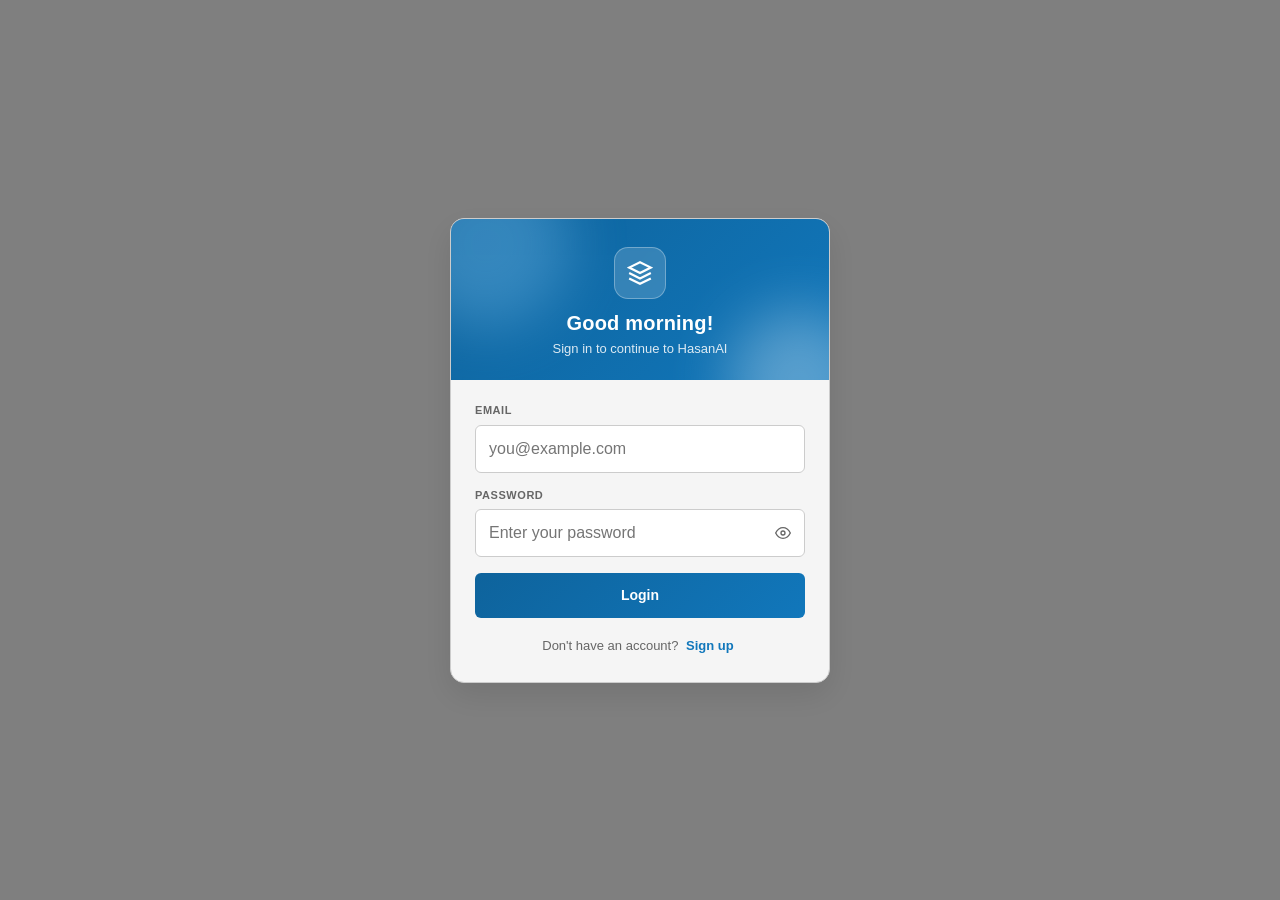
==== commit 3aac4d24: "fix: resolve mobile layout issues, sidebar overlay, and search autofill protection - Fixed missing C" ====
--- a/index.html
+++ b/index.html
@@ -78,6 +78,7 @@
         }
 
         .app-container {
+            position: relative;
             display: flex;
             height: 100vh;
             overflow: hidden;
@@ -141,6 +142,7 @@
             flex: 1;
             overflow-y: auto;
             padding: 10px;
+        }
 
         .search-results-label {
             font-size: 11px;
@@ -856,6 +858,11 @@
                 display: flex;
             }
 
+            body.sidebar-open .sidebar-toggle {
+                opacity: 0;
+                pointer-events: none;
+            }
+
             .sidebar-backdrop.active {
                 display: block;
             }
@@ -867,7 +874,12 @@
             }
 
             .chat-header h1 {
+                min-width: 0;
+                padding-left: 52px;
                 font-size: 14px;
+                overflow: hidden;
+                text-overflow: ellipsis;
+                white-space: nowrap;
             }
 
             .header-controls {
@@ -2643,7 +2655,7 @@
     </style>
 </head>
 <body>
-    <button class="sidebar-toggle" id="sidebarToggle">☰ Menu</button>
+    <button class="sidebar-toggle" id="sidebarToggle" aria-expanded="false" aria-controls="sidebar">☰ Menu</button>
     <div class="sidebar-backdrop" id="sidebarBackdrop"></div>
 
     <div class="app-container">
@@ -2651,7 +2663,7 @@
             <div class="sidebar-header">
                 <h2>HasanAI</h2>
                 <button class="new-chat-button" id="newChatButton">+ New Chat</button>
-                <input type="search" id="conversationSearch" name="conversation-search" placeholder="Search conversations..." autocomplete="off" autocapitalize="off" autocorrect="off" spellcheck="false" style="width:100%; margin-top:8px; padding:6px; background:var(--bg-primary); border:1px solid var(--border); color:var(--text-primary); border-radius:4px; font-size:12px;">
+                <input type="search" id="conversationSearch" name="conversation-search" placeholder="Search conversations..." autocomplete="off" autocapitalize="off" autocorrect="off" spellcheck="false" readonly data-lpignore="true" data-1p-ignore="true" style="width:100%; margin-top:8px; padding:6px; background:var(--bg-primary); border:1px solid var(--border); color:var(--text-primary); border-radius:4px; font-size:12px;">
             </div>
             <div class="conversations-list" id="conversationsList"></div>
             <div class="sidebar-footer">
@@ -4684,11 +4696,30 @@
             switchConversation(conv.id);
         });
 
+        function setSidebarOpen(open) {
+            sidebar.classList.toggle('open', open);
+            sidebarBackdrop.classList.toggle('active', open);
+            document.body.classList.toggle('sidebar-open', open);
+            sidebarToggle.setAttribute('aria-expanded', String(open));
+        }
+
         if (conversationSearch) {
             // Only filter after a real user interaction. Browsers autofill this box
             // without any interaction (e.g. with a saved email), which previously
             // filtered out every conversation and left the sidebar looking blank.
             const markSearchTouched = () => { searchTouched = true; };
+            const unlockSearch = () => {
+                conversationSearch.removeAttribute('readonly');
+                if (!searchTouched && conversationSearch.value) {
+                    conversationSearch.value = '';
+                }
+            };
+            conversationSearch.addEventListener('focus', unlockSearch);
+            conversationSearch.addEventListener('blur', () => {
+                if (!conversationSearch.value) {
+                    conversationSearch.setAttribute('readonly', '');
+                }
+            });
             conversationSearch.addEventListener('keydown', markSearchTouched);
             conversationSearch.addEventListener('paste', markSearchTouched);
             conversationSearch.addEventListener('click', markSearchTouched);
@@ -5101,13 +5132,11 @@
         }
 
         sidebarToggle.addEventListener('click', () => {
-            sidebar.classList.toggle('open');
-            sidebarBackdrop.classList.toggle('active');
+            setSidebarOpen(!sidebar.classList.contains('open'));
         });
 
         sidebarBackdrop.addEventListener('click', () => {
-            sidebar.classList.remove('open');
-            sidebarBackdrop.classList.remove('active');
+            setSidebarOpen(false);
         });
 
         /* mobile drawer: right-swipe opens, left-swipe closes (chat + sidebar only) */
@@ -5132,14 +5161,12 @@
                 if (dx > 0) {
                     // right swipe from the screen edge opens the drawer
                     if (t.clientX - dx < 48 && !sidebar.classList.contains('open') && !inChatInput) {
-                        sidebar.classList.add('open');
-                        sidebarBackdrop.classList.add('active');
+                        setSidebarOpen(true);
                     }
                 } else {
                     // left swipe closes the open drawer
                     if (sidebar.classList.contains('open')) {
-                        sidebar.classList.remove('open');
-                        sidebarBackdrop.classList.remove('active');
+                        setSidebarOpen(false);
                     }
                 }
             }, { passive: true });
